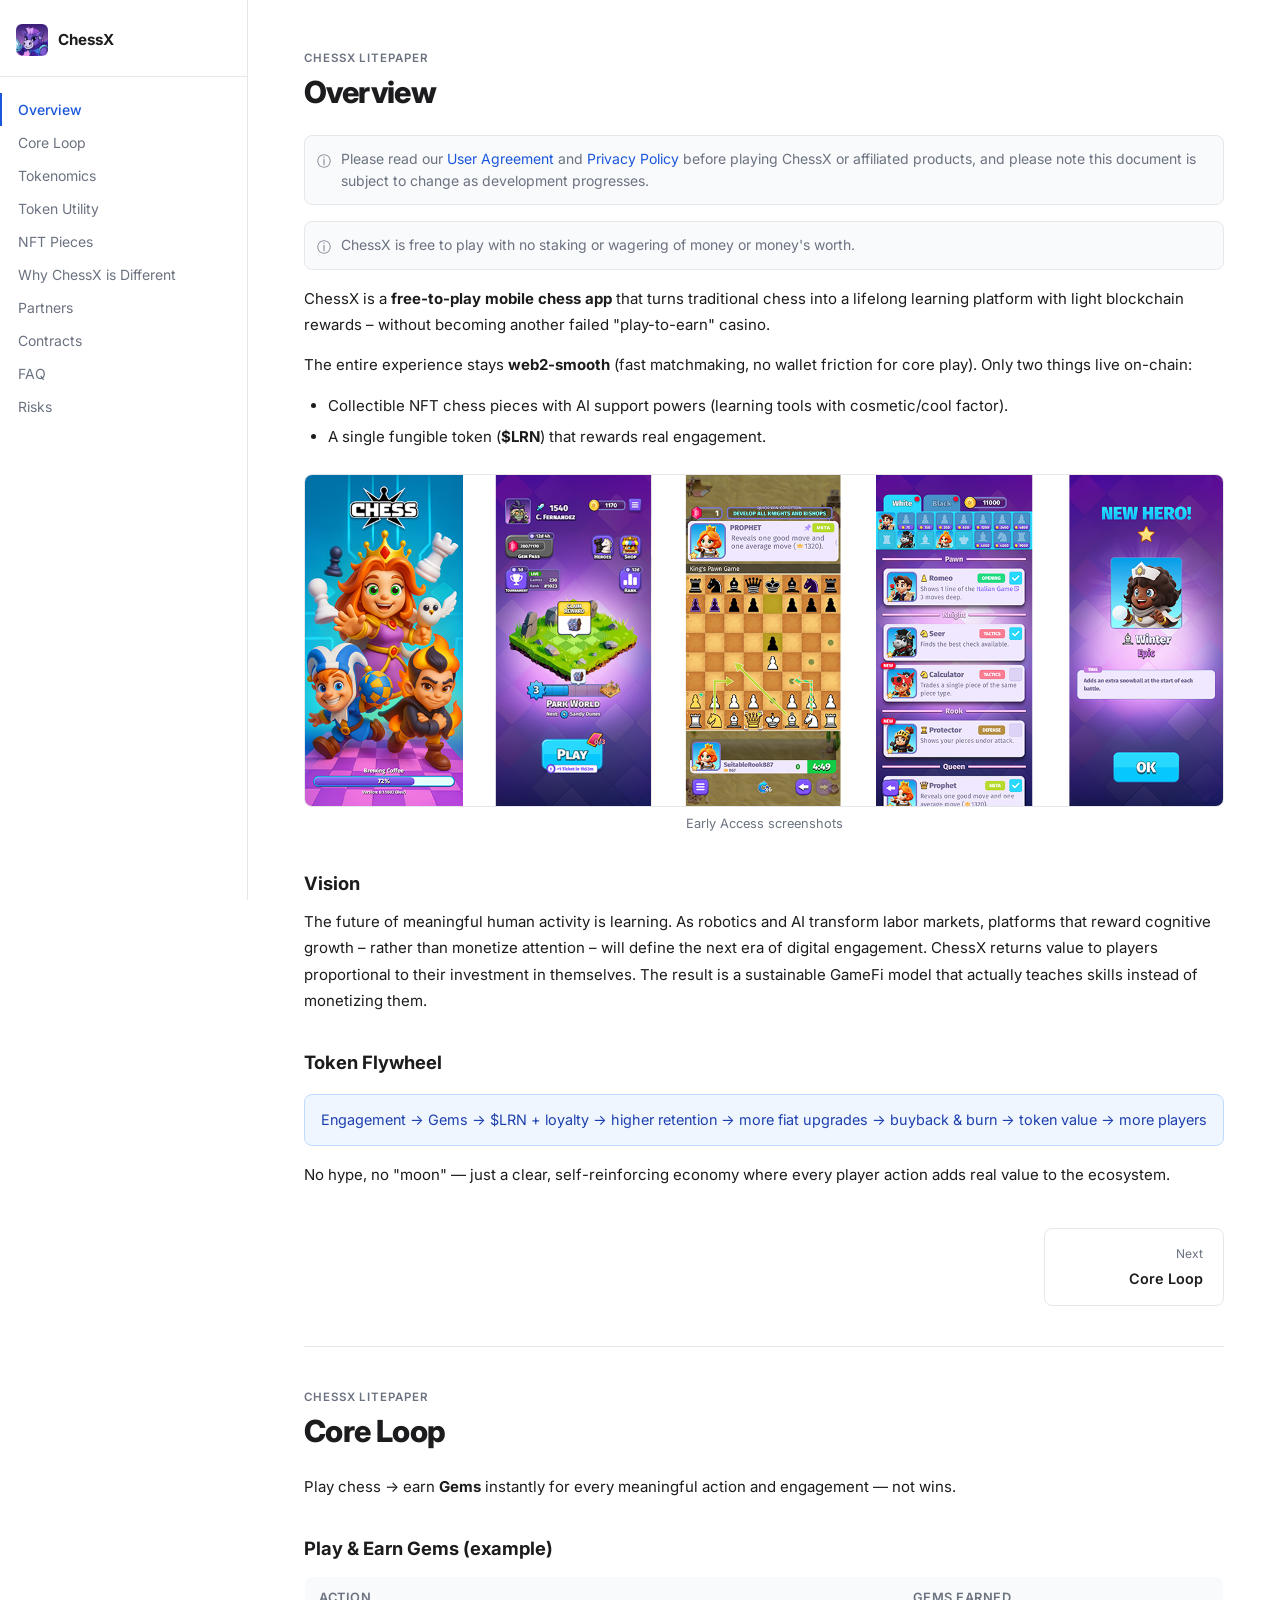
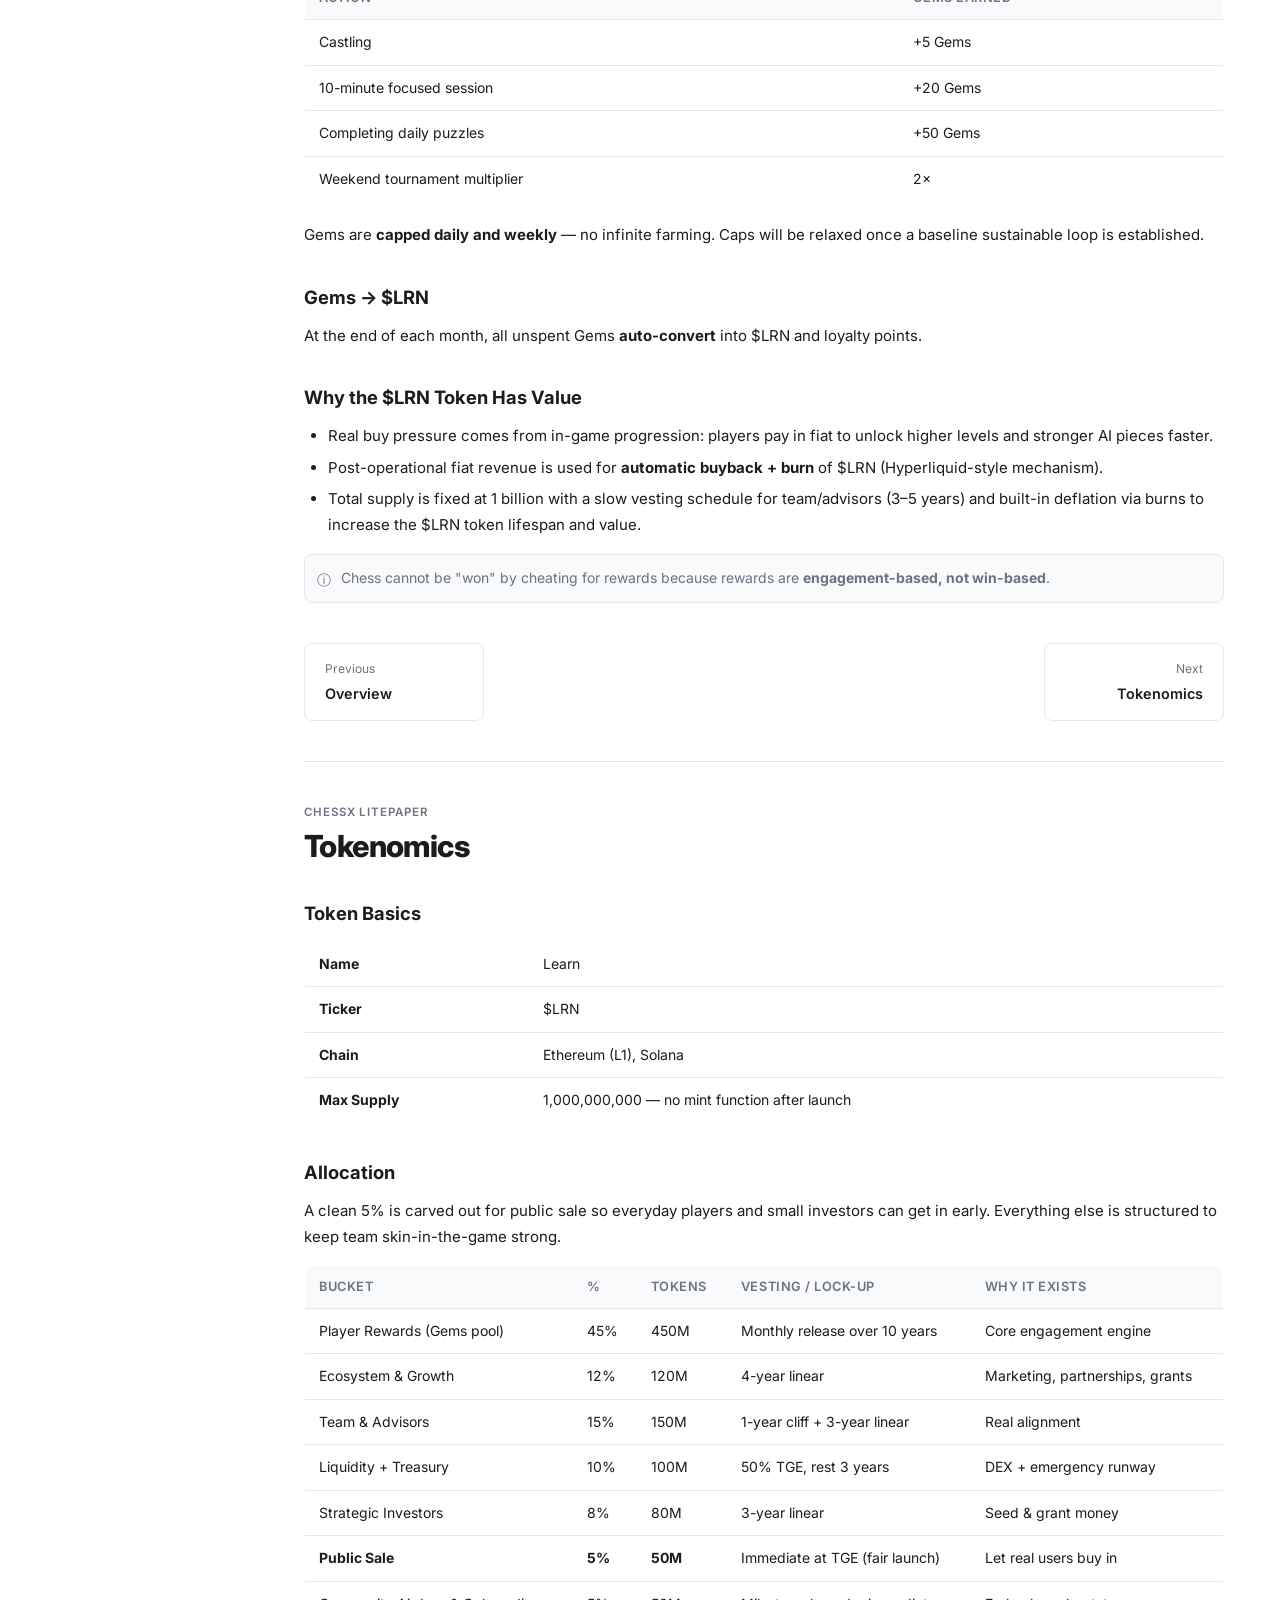
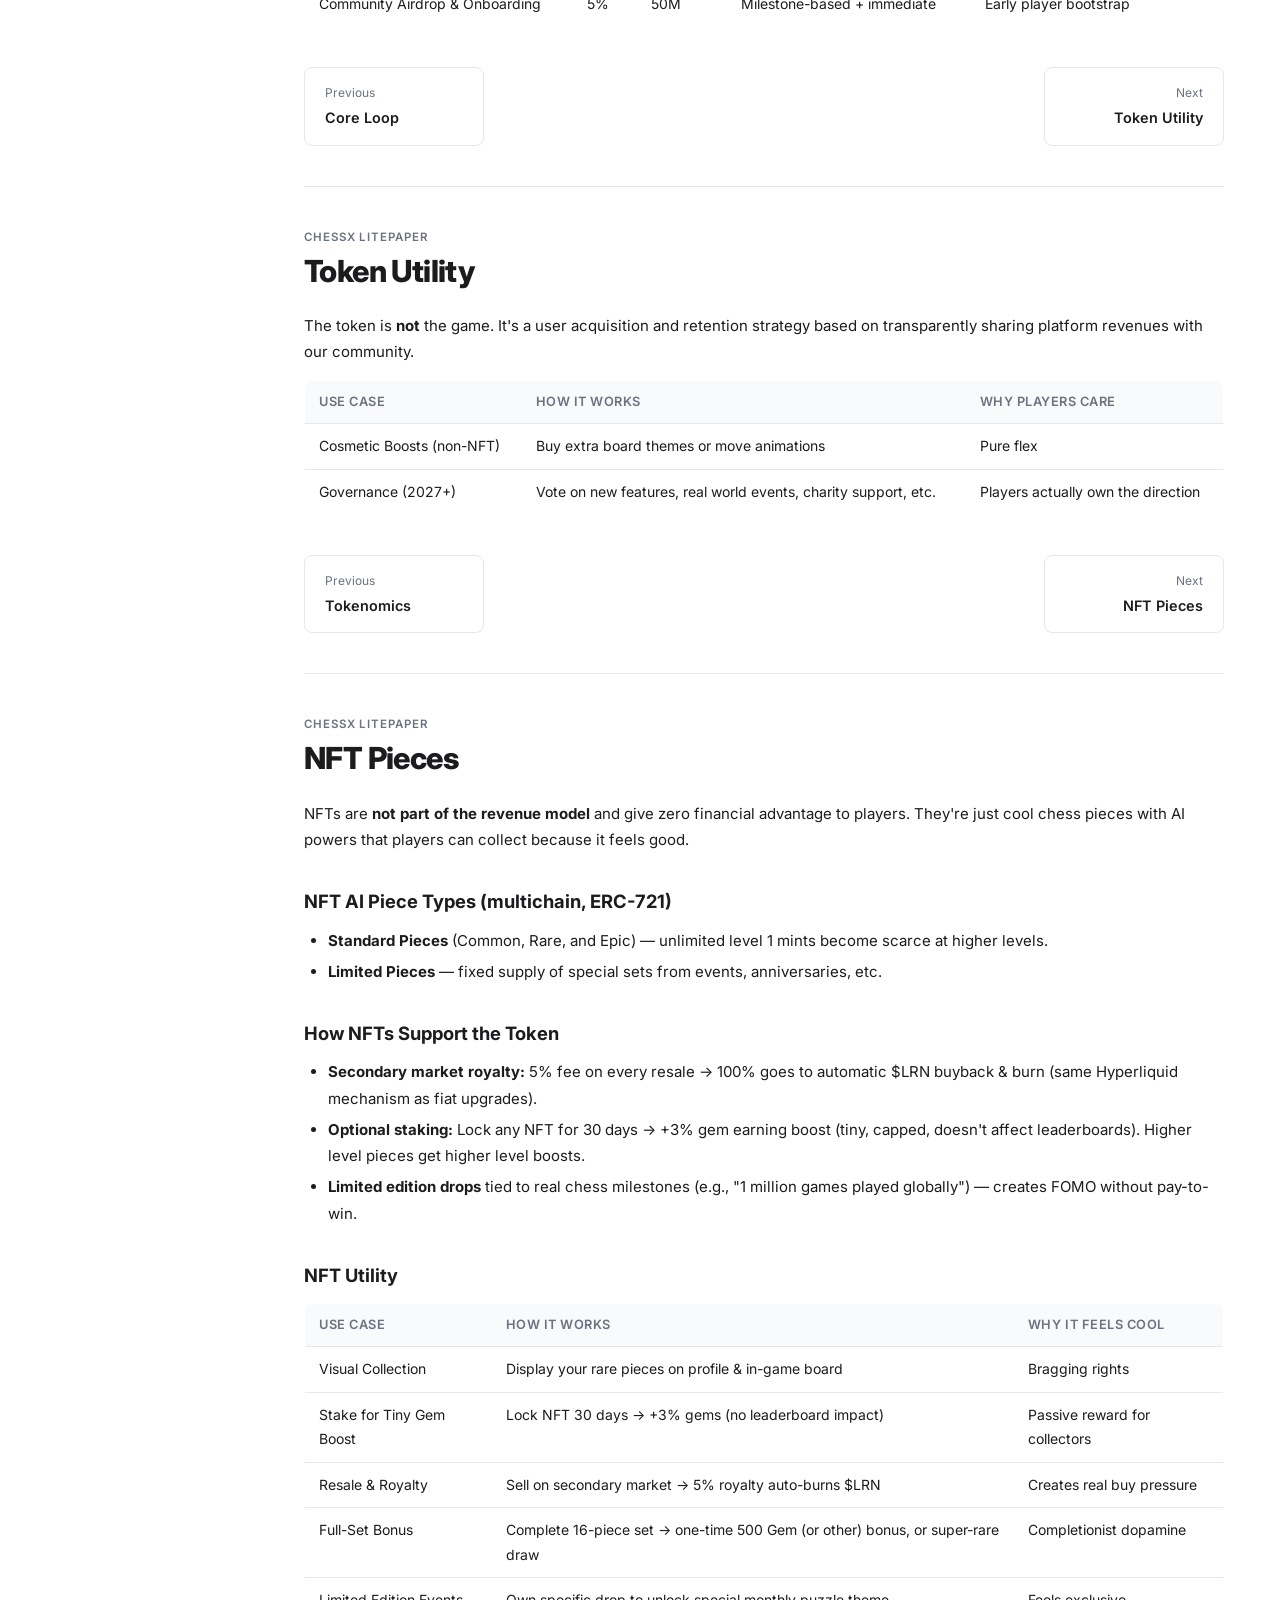
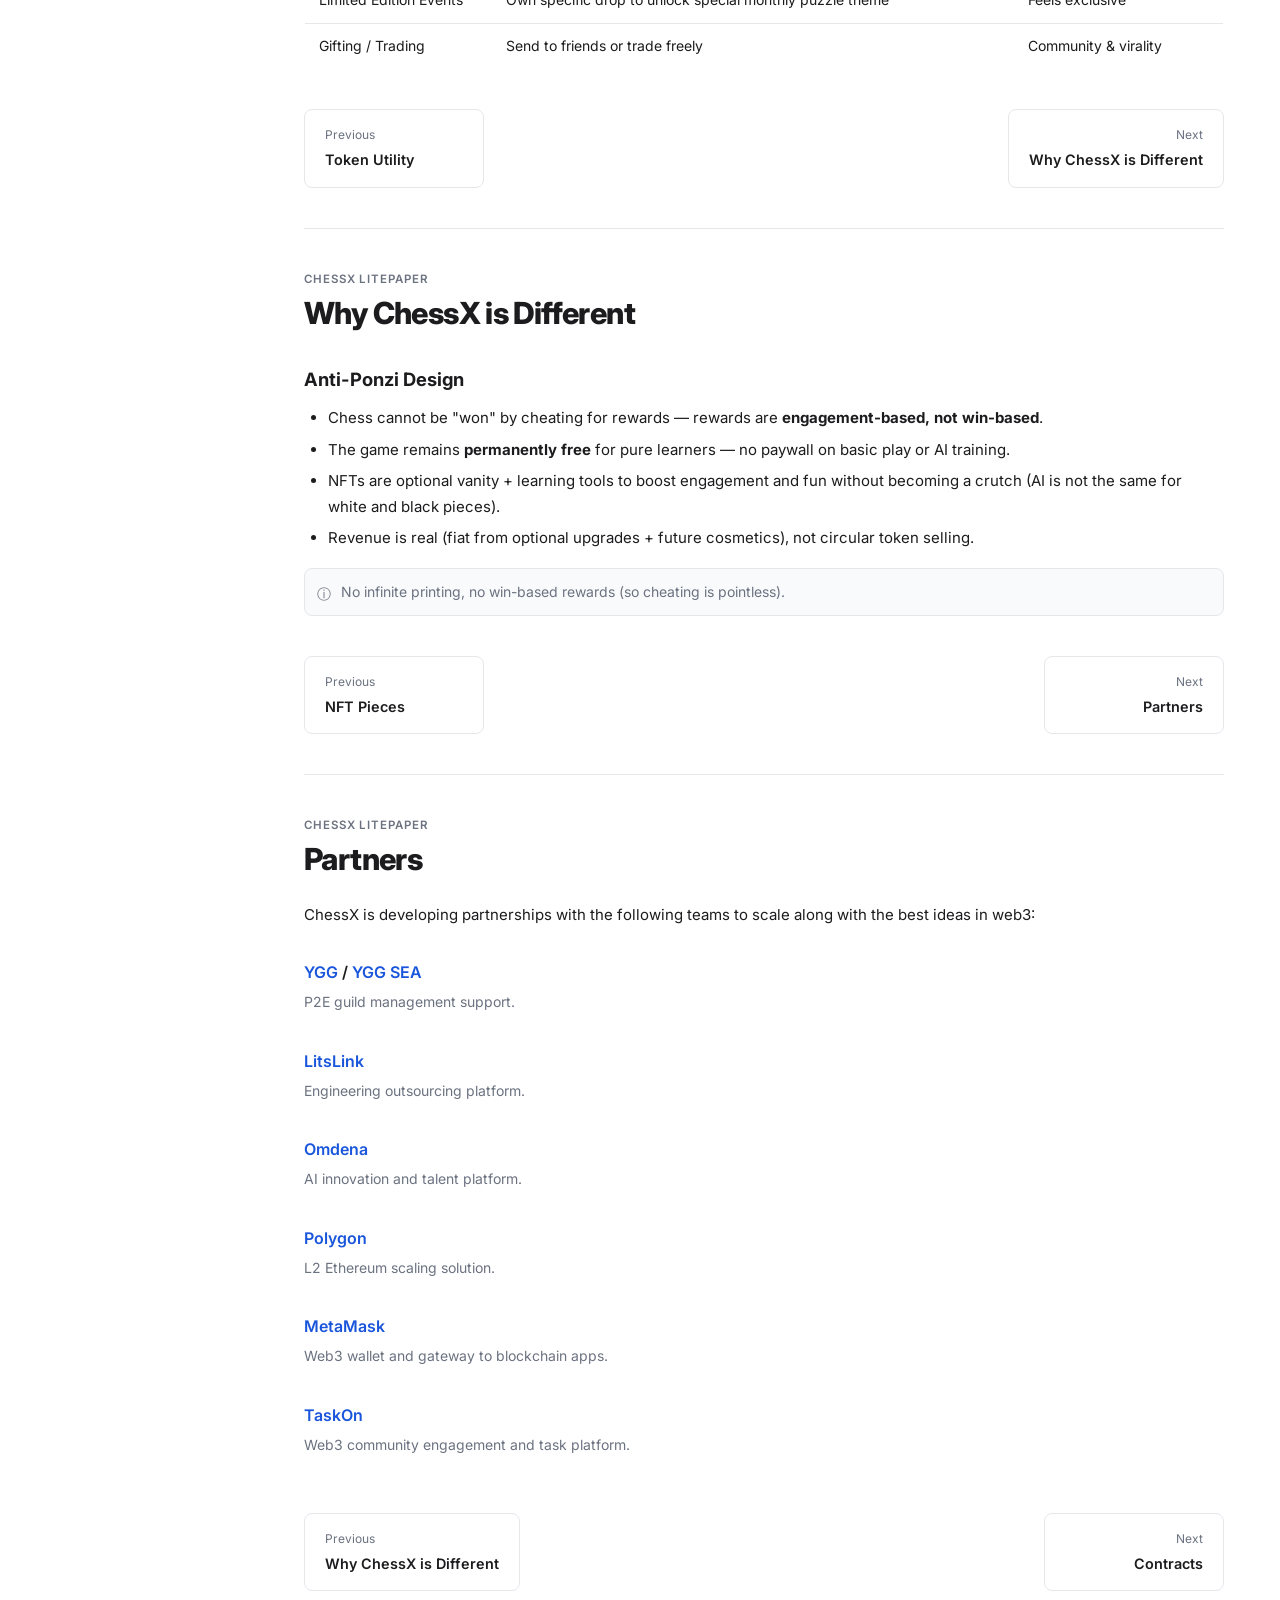
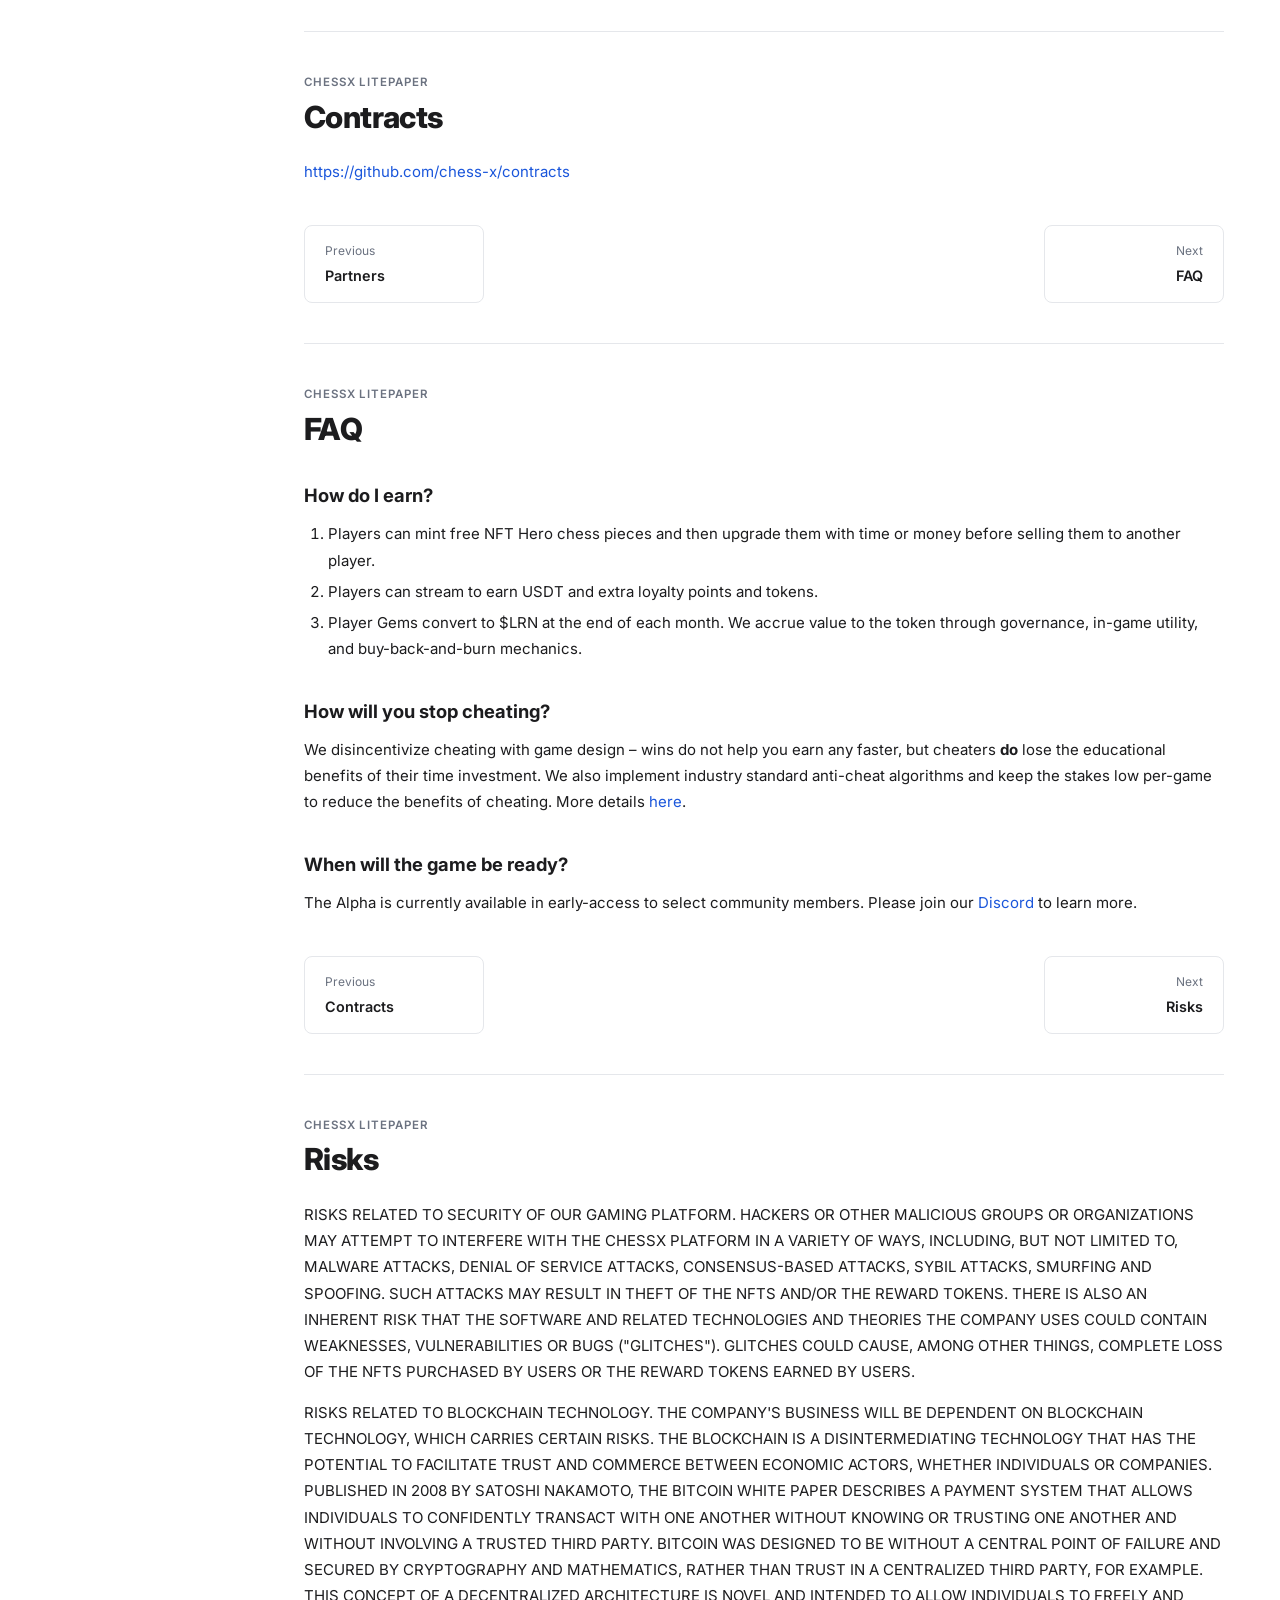
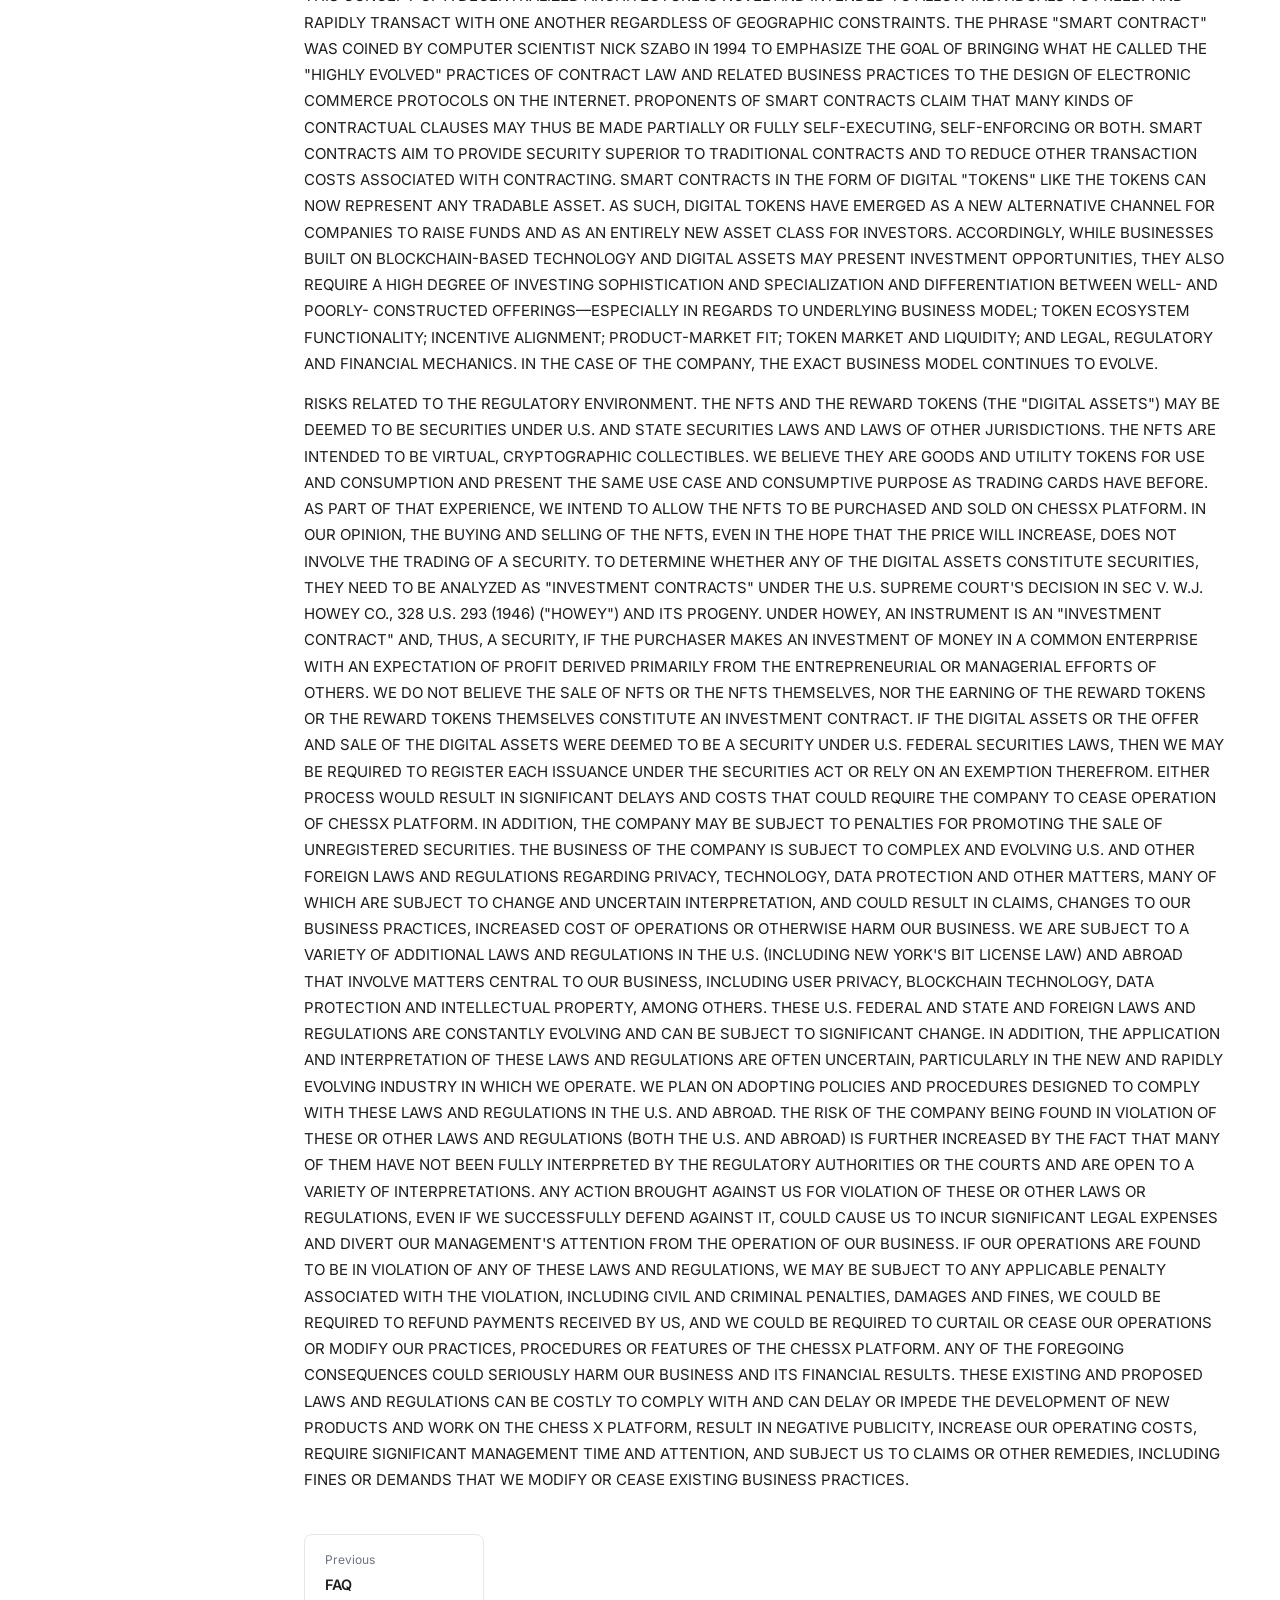
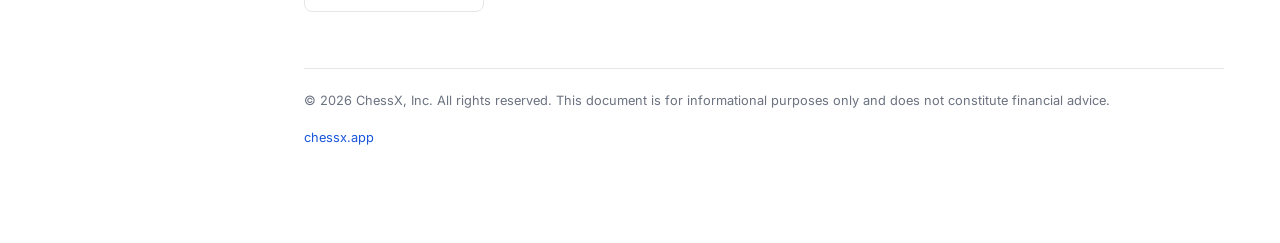
==== index.html @ 7925637f "Add flywheel tagline; rename caption to Early Access; reorder FAQ questions Co-Authored-By: Claude S" ====
<!DOCTYPE html>
<html lang="en">
<head>
  <meta charset="UTF-8" />
  <meta name="viewport" content="width=device-width, initial-scale=1.0" />
  <title>ChessX Litepaper</title>
  <link rel="preconnect" href="https://fonts.googleapis.com">
  <link rel="preconnect" href="https://fonts.gstatic.com" crossorigin>
  <link href="https://fonts.googleapis.com/css2?family=Inter:wght@400;500;600;700;800&display=swap" rel="stylesheet">
  <link rel="icon" type="image/png" href="favicon.png" />
  <link rel="stylesheet" href="styles.css" />
</head>
<body>

  <!-- MOBILE HEADER -->
  <header class="mobile-header">
    <div class="mobile-logo">
      <a href="https://chessx.app" target="_blank">
        <img src="images/logo-game.jpg" alt="ChessX" />
        <span>ChessX</span>
      </a>
    </div>
    <button class="mobile-menu-btn" onclick="toggleMobileMenu()">☰</button>
  </header>
  <nav class="mobile-nav" id="mobile-nav">
    <a href="javascript:void(0)" data-target="overview" onclick="mobileNavClick(this)">Overview</a>
    <a href="javascript:void(0)" data-target="core-loop" onclick="mobileNavClick(this)">Core Loop</a>
    <a href="javascript:void(0)" data-target="tokenomics" onclick="mobileNavClick(this)">Tokenomics</a>
    <a href="javascript:void(0)" data-target="token-utility" onclick="mobileNavClick(this)">Token Utility</a>
    <a href="javascript:void(0)" data-target="nfts" onclick="mobileNavClick(this)">NFT Pieces</a>
    <a href="javascript:void(0)" data-target="differentiation" onclick="mobileNavClick(this)">Why ChessX is Different</a>
    <a href="javascript:void(0)" data-target="partners" onclick="mobileNavClick(this)">Partners</a>
    <a href="javascript:void(0)" data-target="contracts" onclick="mobileNavClick(this)">Contracts</a>
    <a href="javascript:void(0)" data-target="faq" onclick="mobileNavClick(this)">FAQ</a>
    <a href="javascript:void(0)" data-target="risks" onclick="mobileNavClick(this)">Risks</a>
  </nav>

  <!-- LEFT SIDEBAR -->
  <aside class="sidebar">
    <div class="sidebar-logo">
      <a href="https://chessx.app" target="_blank">
        <img src="images/logo-game.jpg" alt="ChessX" class="sidebar-logo-img" />
        <span>ChessX</span>
      </a>
    </div>
    <nav class="sidebar-nav">
      <a href="javascript:void(0)" data-target="overview" class="nav-link active">Overview</a>
      <a href="javascript:void(0)" data-target="core-loop" class="nav-link">Core Loop</a>
      <a href="javascript:void(0)" data-target="tokenomics" class="nav-link">Tokenomics</a>
      <a href="javascript:void(0)" data-target="token-utility" class="nav-link">Token Utility</a>
      <a href="javascript:void(0)" data-target="nfts" class="nav-link">NFT Pieces</a>
      <a href="javascript:void(0)" data-target="differentiation" class="nav-link">Why ChessX is Different</a>
      <a href="javascript:void(0)" data-target="partners" class="nav-link">Partners</a>
      <a href="javascript:void(0)" data-target="contracts" class="nav-link">Contracts</a>
      <a href="javascript:void(0)" data-target="faq" class="nav-link">FAQ</a>
      <a href="javascript:void(0)" data-target="risks" class="nav-link">Risks</a>
    </nav>
  </aside>

  <!-- MAIN CONTENT -->
  <main class="content">

    <!-- OVERVIEW -->
    <section id="overview">
      <p class="section-label">CHESSX LITEPAPER</p>
      <h1>Overview</h1>

      <div class="callout">
        Please read our <a href="https://prod.d22aw5rcayijxz.amplifyapp.com/user-agreement" target="_blank">User Agreement</a> and <a href="https://prod.d22aw5rcayijxz.amplifyapp.com/privacy-policy" target="_blank">Privacy Policy</a> before playing ChessX or affiliated products, and please note this document is subject to change as development progresses.
      </div>

      <div class="callout">
        ChessX is free to play with no staking or wagering of money or money's worth.
      </div>

      <p>ChessX is a <strong>free-to-play mobile chess app</strong> that turns traditional chess into a lifelong learning platform with light blockchain rewards – without becoming another failed "play-to-earn" casino.</p>

      <p>The entire experience stays <strong>web2-smooth</strong> (fast matchmaking, no wallet friction for core play). Only two things live on-chain:</p>

      <ul>
        <li>Collectible NFT chess pieces with AI support powers (learning tools with cosmetic/cool factor).</li>
        <li>A single fungible token (<strong>$LRN</strong>) that rewards real engagement.</li>
      </ul>

      <div class="screenshot-row">
        <img src="images/ea-ios-screen-composite-1536x553.png" alt="ChessX alpha screenshots" />
      </div>
      <p class="caption">Early Access screenshots</p>

      <h2>Vision</h2>
      <p>The future of meaningful human activity is learning. As robotics and AI transform labor markets, platforms that reward cognitive growth – rather than monetize attention – will define the next era of digital engagement. ChessX returns value to players proportional to their investment in themselves. The result is a sustainable GameFi model that actually teaches skills instead of monetizing them.</p>

      <h2>Token Flywheel</h2>

      <div class="flywheel">
        Engagement → Gems → $LRN + loyalty → higher retention → more fiat upgrades → buyback &amp; burn → token value → more players
      </div>

      <p>No hype, no "moon" — just a clear, self-reinforcing economy where every player action adds real value to the ecosystem.</p>

      <div class="page-nav">
        <div></div>
        <a href="javascript:void(0)" data-target="core-loop" class="page-nav-next">
          <span class="page-nav-label">Next</span>
          <span class="page-nav-title">Core Loop</span>
        </a>
      </div>
    </section>

    <hr />

    <!-- CORE LOOP -->
    <section id="core-loop">
      <p class="section-label">CHESSX LITEPAPER</p>
      <h1>Core Loop</h1>

      <p>Play chess → earn <strong>Gems</strong> instantly for every meaningful action and engagement — not wins.</p>

      <h2>Play &amp; Earn Gems (example)</h2>

      <table>
        <thead>
          <tr><th>Action</th><th>Gems Earned</th></tr>
        </thead>
        <tbody>
          <tr><td>Castling</td><td>+5 Gems</td></tr>
          <tr><td>10-minute focused session</td><td>+20 Gems</td></tr>
          <tr><td>Completing daily puzzles</td><td>+50 Gems</td></tr>
          <tr><td>Weekend tournament multiplier</td><td>2×</td></tr>
        </tbody>
      </table>

      <p>Gems are <strong>capped daily and weekly</strong> — no infinite farming. Caps will be relaxed once a baseline sustainable loop is established.</p>

      <h2>Gems → $LRN</h2>
      <p>At the end of each month, all unspent Gems <strong>auto-convert</strong> into $LRN and loyalty points.</p>

      <h2>Why the $LRN Token Has Value</h2>
      <ul>
        <li>Real buy pressure comes from in-game progression: players pay in fiat to unlock higher levels and stronger AI pieces faster.</li>
        <li>Post-operational fiat revenue is used for <strong>automatic buyback + burn</strong> of $LRN (Hyperliquid-style mechanism).</li>
        <li>Total supply is fixed at 1 billion with a slow vesting schedule for team/advisors (3–5 years) and built-in deflation via burns to increase the $LRN token lifespan and value.</li>
      </ul>

      <div class="callout">
        Chess cannot be "won" by cheating for rewards because rewards are <strong>engagement-based, not win-based</strong>.
      </div>

      <div class="page-nav">
        <a href="javascript:void(0)" data-target="overview" class="page-nav-prev">
          <span class="page-nav-label">Previous</span>
          <span class="page-nav-title">Overview</span>
        </a>
        <a href="javascript:void(0)" data-target="tokenomics" class="page-nav-next">
          <span class="page-nav-label">Next</span>
          <span class="page-nav-title">Tokenomics</span>
        </a>
      </div>
    </section>

    <hr />

    <!-- TOKENOMICS -->
    <section id="tokenomics">
      <p class="section-label">CHESSX LITEPAPER</p>
      <h1>Tokenomics</h1>

      <h2>Token Basics</h2>
      <table>
        <tbody>
          <tr><td><strong>Name</strong></td><td>Learn</td></tr>
          <tr><td><strong>Ticker</strong></td><td>$LRN</td></tr>
          <tr><td><strong>Chain</strong></td><td>Ethereum (L1), Solana</td></tr>
          <tr><td><strong>Max Supply</strong></td><td>1,000,000,000 — no mint function after launch</td></tr>
        </tbody>
      </table>

      <h2>Allocation</h2>
      <p>A clean 5% is carved out for public sale so everyday players and small investors can get in early. Everything else is structured to keep team skin-in-the-game strong.</p>

      <table>
        <thead>
          <tr><th>Bucket</th><th>%</th><th>Tokens</th><th>Vesting / Lock-up</th><th>Why it exists</th></tr>
        </thead>
        <tbody>
          <tr><td>Player Rewards (Gems pool)</td><td>45%</td><td>450M</td><td>Monthly release over 10 years</td><td>Core engagement engine</td></tr>
          <tr><td>Ecosystem &amp; Growth</td><td>12%</td><td>120M</td><td>4-year linear</td><td>Marketing, partnerships, grants</td></tr>
          <tr><td>Team &amp; Advisors</td><td>15%</td><td>150M</td><td>1-year cliff + 3-year linear</td><td>Real alignment</td></tr>
          <tr><td>Liquidity + Treasury</td><td>10%</td><td>100M</td><td>50% TGE, rest 3 years</td><td>DEX + emergency runway</td></tr>
          <tr><td>Strategic Investors</td><td>8%</td><td>80M</td><td>3-year linear</td><td>Seed &amp; grant money</td></tr>
          <tr><td><strong>Public Sale</strong></td><td><strong>5%</strong></td><td><strong>50M</strong></td><td>Immediate at TGE (fair launch)</td><td>Let real users buy in</td></tr>
          <tr><td>Community Airdrop &amp; Onboarding</td><td>5%</td><td>50M</td><td>Milestone-based + immediate</td><td>Early player bootstrap</td></tr>
        </tbody>
      </table>

      <div class="page-nav">
        <a href="javascript:void(0)" data-target="core-loop" class="page-nav-prev">
          <span class="page-nav-label">Previous</span>
          <span class="page-nav-title">Core Loop</span>
        </a>
        <a href="javascript:void(0)" data-target="token-utility" class="page-nav-next">
          <span class="page-nav-label">Next</span>
          <span class="page-nav-title">Token Utility</span>
        </a>
      </div>
    </section>

    <hr />

    <!-- TOKEN UTILITY -->
    <section id="token-utility">
      <p class="section-label">CHESSX LITEPAPER</p>
      <h1>Token Utility</h1>

      <p>The token is <strong>not</strong> the game. It's a user acquisition and retention strategy based on transparently sharing platform revenues with our community.</p>

      <table>
        <thead>
          <tr><th>Use Case</th><th>How It Works</th><th>Why Players Care</th></tr>
        </thead>
        <tbody>
          <tr><td>Cosmetic Boosts (non-NFT)</td><td>Buy extra board themes or move animations</td><td>Pure flex</td></tr>
          <tr><td>Governance (2027+)</td><td>Vote on new features, real world events, charity support, etc.</td><td>Players actually own the direction</td></tr>
        </tbody>
      </table>

      <div class="page-nav">
        <a href="javascript:void(0)" data-target="tokenomics" class="page-nav-prev">
          <span class="page-nav-label">Previous</span>
          <span class="page-nav-title">Tokenomics</span>
        </a>
        <a href="javascript:void(0)" data-target="nfts" class="page-nav-next">
          <span class="page-nav-label">Next</span>
          <span class="page-nav-title">NFT Pieces</span>
        </a>
      </div>
    </section>

    <hr />

    <!-- NFTs -->
    <section id="nfts">
      <p class="section-label">CHESSX LITEPAPER</p>
      <h1>NFT Pieces</h1>

      <p>NFTs are <strong>not part of the revenue model</strong> and give zero financial advantage to players. They're just cool chess pieces with AI powers that players can collect because it feels good.</p>

      <h2>NFT AI Piece Types (multichain, ERC-721)</h2>
      <ul>
        <li><strong>Standard Pieces</strong> (Common, Rare, and Epic) — unlimited level 1 mints become scarce at higher levels.</li>
        <li><strong>Limited Pieces</strong> — fixed supply of special sets from events, anniversaries, etc.</li>
      </ul>

      <h2>How NFTs Support the Token</h2>
      <ul>
        <li><strong>Secondary market royalty:</strong> 5% fee on every resale → 100% goes to automatic $LRN buyback &amp; burn (same Hyperliquid mechanism as fiat upgrades).</li>
        <li><strong>Optional staking:</strong> Lock any NFT for 30 days → +3% gem earning boost (tiny, capped, doesn't affect leaderboards). Higher level pieces get higher level boosts.</li>
        <li><strong>Limited edition drops</strong> tied to real chess milestones (e.g., "1 million games played globally") — creates FOMO without pay-to-win.</li>
      </ul>

      <h2>NFT Utility</h2>
      <table>
        <thead>
          <tr><th>Use Case</th><th>How It Works</th><th>Why It Feels Cool</th></tr>
        </thead>
        <tbody>
          <tr><td>Visual Collection</td><td>Display your rare pieces on profile &amp; in-game board</td><td>Bragging rights</td></tr>
          <tr><td>Stake for Tiny Gem Boost</td><td>Lock NFT 30 days → +3% gems (no leaderboard impact)</td><td>Passive reward for collectors</td></tr>
          <tr><td>Resale &amp; Royalty</td><td>Sell on secondary market → 5% royalty auto-burns $LRN</td><td>Creates real buy pressure</td></tr>
          <tr><td>Full-Set Bonus</td><td>Complete 16-piece set → one-time 500 Gem (or other) bonus, or super-rare draw</td><td>Completionist dopamine</td></tr>
          <tr><td>Limited Edition Events</td><td>Own specific drop to unlock special monthly puzzle theme</td><td>Feels exclusive</td></tr>
          <tr><td>Gifting / Trading</td><td>Send to friends or trade freely</td><td>Community &amp; virality</td></tr>
        </tbody>
      </table>

      <div class="page-nav">
        <a href="javascript:void(0)" data-target="token-utility" class="page-nav-prev">
          <span class="page-nav-label">Previous</span>
          <span class="page-nav-title">Token Utility</span>
        </a>
        <a href="javascript:void(0)" data-target="differentiation" class="page-nav-next">
          <span class="page-nav-label">Next</span>
          <span class="page-nav-title">Why ChessX is Different</span>
        </a>
      </div>
    </section>

    <hr />

    <!-- DIFFERENTIATION -->
    <section id="differentiation">
      <p class="section-label">CHESSX LITEPAPER</p>
      <h1>Why ChessX is Different</h1>

      <h2>Anti-Ponzi Design</h2>
      <ul>
        <li>Chess cannot be "won" by cheating for rewards — rewards are <strong>engagement-based, not win-based</strong>.</li>
        <li>The game remains <strong>permanently free</strong> for pure learners — no paywall on basic play or AI training.</li>
        <li>NFTs are optional vanity + learning tools to boost engagement and fun without becoming a crutch (AI is not the same for white and black pieces).</li>
        <li>Revenue is real (fiat from optional upgrades + future cosmetics), not circular token selling.</li>
      </ul>

      <div class="callout">
        No infinite printing, no win-based rewards (so cheating is pointless).
      </div>

      <div class="page-nav">
        <a href="javascript:void(0)" data-target="nfts" class="page-nav-prev">
          <span class="page-nav-label">Previous</span>
          <span class="page-nav-title">NFT Pieces</span>
        </a>
        <a href="javascript:void(0)" data-target="partners" class="page-nav-next">
          <span class="page-nav-label">Next</span>
          <span class="page-nav-title">Partners</span>
        </a>
      </div>
    </section>

    <hr />

    <!-- PARTNERS -->
    <section id="partners">
      <p class="section-label">CHESSX LITEPAPER</p>
      <h1>Partners</h1>

      <p>ChessX is developing partnerships with the following teams to scale along with the best ideas in web3:</p>

      <div class="partner-list">

        <div class="partner">
          <h3><a href="https://ygg.gg" target="_blank">YGG</a> / <a href="https://ygg.gg/sea" target="_blank">YGG SEA</a></h3>
          <p>P2E guild management support.</p>
        </div>

        <div class="partner">
          <h3><a href="https://litslink.com" target="_blank">LitsLink</a></h3>
          <p>Engineering outsourcing platform.</p>
        </div>

        <div class="partner">
          <h3><a href="https://omdena.com" target="_blank">Omdena</a></h3>
          <p>AI innovation and talent platform.</p>
        </div>

        <div class="partner">
          <h3><a href="https://polygon.technology" target="_blank">Polygon</a></h3>
          <p>L2 Ethereum scaling solution.</p>
        </div>

        <div class="partner">
          <h3><a href="https://metamask.io" target="_blank">MetaMask</a></h3>
          <p>Web3 wallet and gateway to blockchain apps.</p>
        </div>

        <div class="partner">
          <h3><a href="https://taskon.xyz" target="_blank">TaskOn</a></h3>
          <p>Web3 community engagement and task platform.</p>
        </div>

      </div>

      <div class="page-nav">
        <a href="javascript:void(0)" data-target="differentiation" class="page-nav-prev">
          <span class="page-nav-label">Previous</span>
          <span class="page-nav-title">Why ChessX is Different</span>
        </a>
        <a href="javascript:void(0)" data-target="contracts" class="page-nav-next">
          <span class="page-nav-label">Next</span>
          <span class="page-nav-title">Contracts</span>
        </a>
      </div>
    </section>

    <hr />

    <!-- CONTRACTS -->
    <section id="contracts">
      <p class="section-label">CHESSX LITEPAPER</p>
      <h1>Contracts</h1>

      <p><a href="https://github.com/chess-x/contracts" target="_blank">https://github.com/chess-x/contracts</a></p>

      <div class="page-nav">
        <a href="javascript:void(0)" data-target="partners" class="page-nav-prev">
          <span class="page-nav-label">Previous</span>
          <span class="page-nav-title">Partners</span>
        </a>
        <a href="javascript:void(0)" data-target="faq" class="page-nav-next">
          <span class="page-nav-label">Next</span>
          <span class="page-nav-title">FAQ</span>
        </a>
      </div>
    </section>

    <hr />

    <!-- FAQ -->
    <section id="faq">
      <p class="section-label">CHESSX LITEPAPER</p>
      <h1>FAQ</h1>

      <h2>How do I earn?</h2>
      <ol>
        <li>Players can mint free NFT Hero chess pieces and then upgrade them with time or money before selling them to another player.</li>
        <li>Players can stream to earn USDT and extra loyalty points and tokens.</li>
        <li>Player Gems convert to $LRN at the end of each month. We accrue value to the token through governance, in-game utility, and buy-back-and-burn mechanics.</li>
      </ol>

      <h2>How will you stop cheating?</h2>
      <p>We disincentivize cheating with game design – wins do not help you earn any faster, but cheaters <strong>do</strong> lose the educational benefits of their time investment. We also implement industry standard anti-cheat algorithms and keep the stakes low per-game to reduce the benefits of cheating. More details <a href="https://ivy-lyre-3ec.notion.site/How-Anti-Cheat-Works-At-ChessX-99b1696f19584bee978480e38902c38e" target="_blank">here</a>.</p>

      <h2>When will the game be ready?</h2>
      <p>The Alpha is currently available in early-access to select community members. Please join our <a href="https://discord.com/invite/HRBBqKU7rj" target="_blank">Discord</a> to learn more.</p>

      <div class="page-nav">
        <a href="javascript:void(0)" data-target="contracts" class="page-nav-prev">
          <span class="page-nav-label">Previous</span>
          <span class="page-nav-title">Contracts</span>
        </a>
        <a href="javascript:void(0)" data-target="risks" class="page-nav-next">
          <span class="page-nav-label">Next</span>
          <span class="page-nav-title">Risks</span>
        </a>
      </div>
    </section>

    <hr />

    <!-- RISKS -->
    <section id="risks">
      <p class="section-label">CHESSX LITEPAPER</p>
      <h1>Risks</h1>

      <p>RISKS RELATED TO SECURITY OF OUR GAMING PLATFORM. HACKERS OR OTHER MALICIOUS GROUPS OR ORGANIZATIONS MAY ATTEMPT TO INTERFERE WITH THE CHESSX PLATFORM IN A VARIETY OF WAYS, INCLUDING, BUT NOT LIMITED TO, MALWARE ATTACKS, DENIAL OF SERVICE ATTACKS, CONSENSUS-BASED ATTACKS, SYBIL ATTACKS, SMURFING AND SPOOFING. SUCH ATTACKS MAY RESULT IN THEFT OF THE NFTS AND/OR THE REWARD TOKENS. THERE IS ALSO AN INHERENT RISK THAT THE SOFTWARE AND RELATED TECHNOLOGIES AND THEORIES THE COMPANY USES COULD CONTAIN WEAKNESSES, VULNERABILITIES OR BUGS ("GLITCHES"). GLITCHES COULD CAUSE, AMONG OTHER THINGS, COMPLETE LOSS OF THE NFTS PURCHASED BY USERS OR THE REWARD TOKENS EARNED BY USERS.</p>

      <p>RISKS RELATED TO BLOCKCHAIN TECHNOLOGY. THE COMPANY'S BUSINESS WILL BE DEPENDENT ON BLOCKCHAIN TECHNOLOGY, WHICH CARRIES CERTAIN RISKS. THE BLOCKCHAIN IS A DISINTERMEDIATING TECHNOLOGY THAT HAS THE POTENTIAL TO FACILITATE TRUST AND COMMERCE BETWEEN ECONOMIC ACTORS, WHETHER INDIVIDUALS OR COMPANIES. PUBLISHED IN 2008 BY SATOSHI NAKAMOTO, THE BITCOIN WHITE PAPER DESCRIBES A PAYMENT SYSTEM THAT ALLOWS INDIVIDUALS TO CONFIDENTLY TRANSACT WITH ONE ANOTHER WITHOUT KNOWING OR TRUSTING ONE ANOTHER AND WITHOUT INVOLVING A TRUSTED THIRD PARTY. BITCOIN WAS DESIGNED TO BE WITHOUT A CENTRAL POINT OF FAILURE AND SECURED BY CRYPTOGRAPHY AND MATHEMATICS, RATHER THAN TRUST IN A CENTRALIZED THIRD PARTY, FOR EXAMPLE. THIS CONCEPT OF A DECENTRALIZED ARCHITECTURE IS NOVEL AND INTENDED TO ALLOW INDIVIDUALS TO FREELY AND RAPIDLY TRANSACT WITH ONE ANOTHER REGARDLESS OF GEOGRAPHIC CONSTRAINTS. THE PHRASE "SMART CONTRACT" WAS COINED BY COMPUTER SCIENTIST NICK SZABO IN 1994 TO EMPHASIZE THE GOAL OF BRINGING WHAT HE CALLED THE "HIGHLY EVOLVED" PRACTICES OF CONTRACT LAW AND RELATED BUSINESS PRACTICES TO THE DESIGN OF ELECTRONIC COMMERCE PROTOCOLS ON THE INTERNET. PROPONENTS OF SMART CONTRACTS CLAIM THAT MANY KINDS OF CONTRACTUAL CLAUSES MAY THUS BE MADE PARTIALLY OR FULLY SELF-EXECUTING, SELF-ENFORCING OR BOTH. SMART CONTRACTS AIM TO PROVIDE SECURITY SUPERIOR TO TRADITIONAL CONTRACTS AND TO REDUCE OTHER TRANSACTION COSTS ASSOCIATED WITH CONTRACTING. SMART CONTRACTS IN THE FORM OF DIGITAL "TOKENS" LIKE THE TOKENS CAN NOW REPRESENT ANY TRADABLE ASSET. AS SUCH, DIGITAL TOKENS HAVE EMERGED AS A NEW ALTERNATIVE CHANNEL FOR COMPANIES TO RAISE FUNDS AND AS AN ENTIRELY NEW ASSET CLASS FOR INVESTORS. ACCORDINGLY, WHILE BUSINESSES BUILT ON BLOCKCHAIN-BASED TECHNOLOGY AND DIGITAL ASSETS MAY PRESENT INVESTMENT OPPORTUNITIES, THEY ALSO REQUIRE A HIGH DEGREE OF INVESTING SOPHISTICATION AND SPECIALIZATION AND DIFFERENTIATION BETWEEN WELL- AND POORLY- CONSTRUCTED OFFERINGS—ESPECIALLY IN REGARDS TO UNDERLYING BUSINESS MODEL; TOKEN ECOSYSTEM FUNCTIONALITY; INCENTIVE ALIGNMENT; PRODUCT-MARKET FIT; TOKEN MARKET AND LIQUIDITY; AND LEGAL, REGULATORY AND FINANCIAL MECHANICS. IN THE CASE OF THE COMPANY, THE EXACT BUSINESS MODEL CONTINUES TO EVOLVE.</p>

      <p>RISKS RELATED TO THE REGULATORY ENVIRONMENT. THE NFTS AND THE REWARD TOKENS (THE "DIGITAL ASSETS") MAY BE DEEMED TO BE SECURITIES UNDER U.S. AND STATE SECURITIES LAWS AND LAWS OF OTHER JURISDICTIONS. THE NFTS ARE INTENDED TO BE VIRTUAL, CRYPTOGRAPHIC COLLECTIBLES. WE BELIEVE THEY ARE GOODS AND UTILITY TOKENS FOR USE AND CONSUMPTION AND PRESENT THE SAME USE CASE AND CONSUMPTIVE PURPOSE AS TRADING CARDS HAVE BEFORE. AS PART OF THAT EXPERIENCE, WE INTEND TO ALLOW THE NFTS TO BE PURCHASED AND SOLD ON CHESSX PLATFORM. IN OUR OPINION, THE BUYING AND SELLING OF THE NFTS, EVEN IN THE HOPE THAT THE PRICE WILL INCREASE, DOES NOT INVOLVE THE TRADING OF A SECURITY. TO DETERMINE WHETHER ANY OF THE DIGITAL ASSETS CONSTITUTE SECURITIES, THEY NEED TO BE ANALYZED AS "INVESTMENT CONTRACTS" UNDER THE U.S. SUPREME COURT'S DECISION IN SEC V. W.J. HOWEY CO., 328 U.S. 293 (1946) ("HOWEY") AND ITS PROGENY. UNDER HOWEY, AN INSTRUMENT IS AN "INVESTMENT CONTRACT" AND, THUS, A SECURITY, IF THE PURCHASER MAKES AN INVESTMENT OF MONEY IN A COMMON ENTERPRISE WITH AN EXPECTATION OF PROFIT DERIVED PRIMARILY FROM THE ENTREPRENEURIAL OR MANAGERIAL EFFORTS OF OTHERS. WE DO NOT BELIEVE THE SALE OF NFTS OR THE NFTS THEMSELVES, NOR THE EARNING OF THE REWARD TOKENS OR THE REWARD TOKENS THEMSELVES CONSTITUTE AN INVESTMENT CONTRACT. IF THE DIGITAL ASSETS OR THE OFFER AND SALE OF THE DIGITAL ASSETS WERE DEEMED TO BE A SECURITY UNDER U.S. FEDERAL SECURITIES LAWS, THEN WE MAY BE REQUIRED TO REGISTER EACH ISSUANCE UNDER THE SECURITIES ACT OR RELY ON AN EXEMPTION THEREFROM. EITHER PROCESS WOULD RESULT IN SIGNIFICANT DELAYS AND COSTS THAT COULD REQUIRE THE COMPANY TO CEASE OPERATION OF CHESSX PLATFORM. IN ADDITION, THE COMPANY MAY BE SUBJECT TO PENALTIES FOR PROMOTING THE SALE OF UNREGISTERED SECURITIES. THE BUSINESS OF THE COMPANY IS SUBJECT TO COMPLEX AND EVOLVING U.S. AND OTHER FOREIGN LAWS AND REGULATIONS REGARDING PRIVACY, TECHNOLOGY, DATA PROTECTION AND OTHER MATTERS, MANY OF WHICH ARE SUBJECT TO CHANGE AND UNCERTAIN INTERPRETATION, AND COULD RESULT IN CLAIMS, CHANGES TO OUR BUSINESS PRACTICES, INCREASED COST OF OPERATIONS OR OTHERWISE HARM OUR BUSINESS. WE ARE SUBJECT TO A VARIETY OF ADDITIONAL LAWS AND REGULATIONS IN THE U.S. (INCLUDING NEW YORK'S BIT LICENSE LAW) AND ABROAD THAT INVOLVE MATTERS CENTRAL TO OUR BUSINESS, INCLUDING USER PRIVACY, BLOCKCHAIN TECHNOLOGY, DATA PROTECTION AND INTELLECTUAL PROPERTY, AMONG OTHERS. THESE U.S. FEDERAL AND STATE AND FOREIGN LAWS AND REGULATIONS ARE CONSTANTLY EVOLVING AND CAN BE SUBJECT TO SIGNIFICANT CHANGE. IN ADDITION, THE APPLICATION AND INTERPRETATION OF THESE LAWS AND REGULATIONS ARE OFTEN UNCERTAIN, PARTICULARLY IN THE NEW AND RAPIDLY EVOLVING INDUSTRY IN WHICH WE OPERATE. WE PLAN ON ADOPTING POLICIES AND PROCEDURES DESIGNED TO COMPLY WITH THESE LAWS AND REGULATIONS IN THE U.S. AND ABROAD. THE RISK OF THE COMPANY BEING FOUND IN VIOLATION OF THESE OR OTHER LAWS AND REGULATIONS (BOTH THE U.S. AND ABROAD) IS FURTHER INCREASED BY THE FACT THAT MANY OF THEM HAVE NOT BEEN FULLY INTERPRETED BY THE REGULATORY AUTHORITIES OR THE COURTS AND ARE OPEN TO A VARIETY OF INTERPRETATIONS. ANY ACTION BROUGHT AGAINST US FOR VIOLATION OF THESE OR OTHER LAWS OR REGULATIONS, EVEN IF WE SUCCESSFULLY DEFEND AGAINST IT, COULD CAUSE US TO INCUR SIGNIFICANT LEGAL EXPENSES AND DIVERT OUR MANAGEMENT'S ATTENTION FROM THE OPERATION OF OUR BUSINESS. IF OUR OPERATIONS ARE FOUND TO BE IN VIOLATION OF ANY OF THESE LAWS AND REGULATIONS, WE MAY BE SUBJECT TO ANY APPLICABLE PENALTY ASSOCIATED WITH THE VIOLATION, INCLUDING CIVIL AND CRIMINAL PENALTIES, DAMAGES AND FINES, WE COULD BE REQUIRED TO REFUND PAYMENTS RECEIVED BY US, AND WE COULD BE REQUIRED TO CURTAIL OR CEASE OUR OPERATIONS OR MODIFY OUR PRACTICES, PROCEDURES OR FEATURES OF THE CHESSX PLATFORM. ANY OF THE FOREGOING CONSEQUENCES COULD SERIOUSLY HARM OUR BUSINESS AND ITS FINANCIAL RESULTS. THESE EXISTING AND PROPOSED LAWS AND REGULATIONS CAN BE COSTLY TO COMPLY WITH AND CAN DELAY OR IMPEDE THE DEVELOPMENT OF NEW PRODUCTS AND WORK ON THE CHESS X PLATFORM, RESULT IN NEGATIVE PUBLICITY, INCREASE OUR OPERATING COSTS, REQUIRE SIGNIFICANT MANAGEMENT TIME AND ATTENTION, AND SUBJECT US TO CLAIMS OR OTHER REMEDIES, INCLUDING FINES OR DEMANDS THAT WE MODIFY OR CEASE EXISTING BUSINESS PRACTICES.</p>

      <div class="page-nav">
        <a href="javascript:void(0)" data-target="faq" class="page-nav-prev">
          <span class="page-nav-label">Previous</span>
          <span class="page-nav-title">FAQ</span>
        </a>
        <div></div>
      </div>
    </section>

    <div class="page-footer">
      <p>© 2026 ChessX, Inc. All rights reserved. This document is for informational purposes only and does not constitute financial advice.</p>
      <p><a href="https://chessx.app" target="_blank">chessx.app</a></p>
    </div>

  </main>

  <script>
    function toggleMobileMenu() {
      document.getElementById('mobile-nav').classList.toggle('open');
    }

    // Collapse mobile nav on scroll
    window.addEventListener('scroll', function() {
      document.getElementById('mobile-nav').classList.remove('open');
    }, { passive: true });
    function mobileNavClick(el) {
      document.getElementById('mobile-nav').classList.remove('open');
      scrollTo(el.dataset.target);
    }

    // Force scroll to top on load (fixes Safari scroll restoration)
    if (history.scrollRestoration) history.scrollRestoration = 'manual';
    window.addEventListener('pageshow', function() {
      setTimeout(function() { window.scrollTo(0, 0); }, 0);
    });

    // Smooth scroll to section without putting hash in URL
    function scrollTo(id) {
      const el = document.getElementById(id);
      if (el) el.scrollIntoView({ behavior: 'smooth', block: 'start' });
    }

    // Wire up sidebar nav links
    document.querySelectorAll('.nav-link[data-target]').forEach(link => {
      link.addEventListener('click', () => scrollTo(link.dataset.target));
    });

    // Wire up prev/next links
    document.querySelectorAll('.page-nav-prev[data-target], .page-nav-next[data-target]').forEach(link => {
      link.addEventListener('click', () => scrollTo(link.dataset.target));
    });

    // Highlight active nav link on scroll
    const sections = document.querySelectorAll('section[id]');
    const links = document.querySelectorAll('.nav-link');
    window.addEventListener('scroll', () => {
      let current = 'overview';
      sections.forEach(s => {
        if (window.scrollY >= s.offsetTop - 120) current = s.id;
      });
      links.forEach(l => {
        l.classList.toggle('active', l.dataset.target === current);
      });
    });
  </script>
</body>
</html>
---- styles.css ----
*, *::before, *::after { box-sizing: border-box; margin: 0; padding: 0; }

:root {
  --sidebar-width: 248px;
  --content-max: 740px;
  --bg: #ffffff;
  --text: #1c1c1e;
  --text-muted: #6b7280;
  --border: #e5e7eb;
  --blue: #1a56db;
  --blue-light: #eff6ff;
  --callout-bg: #f9fafb;
  --sidebar-bg: #ffffff;
}

html { scroll-behavior: smooth; }

body {
  font-family: 'Inter', -apple-system, BlinkMacSystemFont, 'Segoe UI', sans-serif;
  font-size: 15px;
  line-height: 1.75;
  color: var(--text);
  background: var(--bg);
  display: flex;
  min-height: 100vh;
}

a { color: var(--blue); text-decoration: none; }
a:hover { text-decoration: underline; }

/* ── SIDEBAR ─────────────────────────────── */
.sidebar {
  width: var(--sidebar-width);
  min-height: 100vh;
  background: var(--sidebar-bg);
  border-right: 1px solid var(--border);
  padding: 20px 0 40px;
  position: fixed;
  top: 0; left: 0;
  overflow-y: auto;
  flex-shrink: 0;
}

.sidebar-logo {
  display: flex;
  align-items: center;
  gap: 10px;
  padding: 4px 16px 20px;
  font-weight: 700;
  font-size: 0.95rem;
  border-bottom: 1px solid var(--border);
  margin-bottom: 12px;
}

.sidebar-logo a,
.mobile-logo a {
  display: flex;
  align-items: center;
  gap: 10px;
  text-decoration: none;
  color: inherit;
}

.sidebar-logo-img {
  width: 32px;
  height: 32px;
  border-radius: 6px;
  object-fit: cover;
}

.sidebar-nav {
  display: flex;
  flex-direction: column;
  padding: 4px 0;
}

.nav-link {
  padding: 6px 16px;
  font-size: 0.875rem;
  color: var(--text-muted);
  text-decoration: none;
  border-left: 2px solid transparent;
  transition: color 0.15s, border-color 0.15s, background 0.15s;
  line-height: 1.5;
}

.nav-link:hover {
  color: var(--text);
  text-decoration: none;
}

.nav-link.active {
  color: var(--blue);
  border-left-color: var(--blue);
  font-weight: 500;
}

/* ── CONTENT ─────────────────────────────── */
.content {
  margin-left: var(--sidebar-width);
  padding: 48px 56px 80px;
  width: 100%;
  max-width: calc(var(--sidebar-width) + var(--content-max) + 112px);
}

section { margin-bottom: 8px; }

.section-label {
  font-size: 0.72rem;
  font-weight: 600;
  letter-spacing: 0.08em;
  color: var(--text-muted);
  margin-bottom: 6px;
  text-transform: uppercase;
}

h1 {
  font-size: 1.9rem;
  font-weight: 800;
  letter-spacing: -0.02em;
  line-height: 1.2;
  margin-bottom: 24px;
  color: var(--text);
}

h2 {
  font-size: 1.15rem;
  font-weight: 700;
  margin-top: 32px;
  margin-bottom: 10px;
  color: var(--text);
}

p { margin-bottom: 14px; }

ul, ol {
  padding-left: 24px;
  margin-bottom: 14px;
}

li { margin-bottom: 5px; }

hr {
  border: none;
  border-top: 1px solid var(--border);
  margin: 40px 0;
}

/* ── CALLOUT ─────────────────────────────── */
.callout {
  position: relative;
  background: var(--callout-bg);
  border: 1px solid var(--border);
  border-radius: 8px;
  padding: 12px 16px 12px 36px;
  margin: 16px 0;
  font-size: 0.875rem;
  color: var(--text-muted);
  line-height: 1.6;
}

.callout::before {
  content: 'ⓘ';
  position: absolute;
  left: 12px;
  top: 13px;
  font-size: 0.9rem;
  color: #6b7280;
}

/* ── FLYWHEEL ────────────────────────────── */
.flywheel {
  background: var(--blue-light);
  border: 1px solid #bfdbfe;
  border-radius: 8px;
  padding: 12px 16px;
  margin: 16px 0;
  font-size: 0.9rem;
  color: #1e40af;
  font-style: normal;
}

/* ── SCREENSHOTS ─────────────────────────── */
.screenshot-row {
  margin: 24px 0 6px;
}

.screenshot-row img {
  width: 100%;
  border-radius: 8px;
  border: 1px solid var(--border);
  display: block;
}

.caption {
  font-size: 0.8rem;
  color: var(--text-muted);
  text-align: center;
  margin-bottom: 20px;
}

/* ── TABLES ──────────────────────────────── */
table {
  width: 100%;
  border-collapse: collapse;
  margin: 12px 0 20px;
  font-size: 0.875rem;
  border: 1px solid var(--border);
  border-radius: 8px;
  overflow: hidden;
}

th {
  text-align: left;
  padding: 10px 14px;
  background: var(--callout-bg);
  border-bottom: 1px solid var(--border);
  font-weight: 600;
  font-size: 0.8rem;
  color: var(--text-muted);
  text-transform: uppercase;
  letter-spacing: 0.04em;
}

td {
  padding: 10px 14px;
  border-bottom: 1px solid var(--border);
  color: var(--text);
  vertical-align: top;
}

tr:last-child td { border-bottom: none; }
tr:hover td { background: #fafafa; }

/* ── PAGE NAV ────────────────────────────── */
.page-nav {
  display: flex;
  justify-content: space-between;
  gap: 16px;
  margin-top: 40px;
}

.page-nav-prev,
.page-nav-next {
  display: flex;
  flex-direction: column;
  padding: 14px 20px;
  border: 1px solid var(--border);
  border-radius: 8px;
  text-decoration: none;
  min-width: 180px;
  transition: border-color 0.15s, background 0.15s;
}

.page-nav-prev { align-items: flex-start; }
.page-nav-next { align-items: flex-end; margin-left: auto; }

.page-nav-prev:hover,
.page-nav-next:hover {
  border-color: #9ca3af;
  background: var(--callout-bg);
  text-decoration: none;
}

.page-nav-label {
  font-size: 0.75rem;
  color: var(--text-muted);
  margin-bottom: 2px;
}

.page-nav-title {
  font-size: 0.9rem;
  font-weight: 600;
  color: var(--text);
}

/* ── FOOTER ──────────────────────────────── */
/* ── PARTNERS ────────────────────────────── */
.partner-list {
  margin: 8px 0 24px;
}

.partner {
  padding: 16px 0;
}

.partner h3 {
  font-size: 1rem;
  font-weight: 600;
  margin: 0 0 4px;
}

.partner h3 a {
  color: var(--blue);
  text-decoration: none;
}

.partner h3 a:hover {
  text-decoration: underline;
}

.partner p {
  margin: 0;
  color: var(--text-muted);
  font-size: 0.875rem;
}

/* ── PAGE FOOTER ─────────────────────────── */
.page-footer {
  margin-top: 56px;
  padding-top: 20px;
  border-top: 1px solid var(--border);
  font-size: 0.8rem;
  color: var(--text-muted);
  line-height: 1.8;
}

/* ── MOBILE HEADER ───────────────────────── */
.mobile-header {
  display: none;
  position: fixed;
  top: 0; left: 0; right: 0;
  z-index: 200;
  background: rgba(255,255,255,0.95);
  backdrop-filter: blur(12px);
  -webkit-backdrop-filter: blur(12px);
  border-bottom: 1px solid var(--border);
  padding: 0 20px;
  height: 56px;
  align-items: center;
  justify-content: space-between;
}

.mobile-logo {
  display: flex;
  align-items: center;
  gap: 8px;
  font-weight: 700;
  font-size: 0.95rem;
}

.mobile-logo img {
  width: 28px;
  height: 28px;
  border-radius: 5px;
  object-fit: cover;
}

.mobile-menu-btn {
  background: none;
  border: none;
  font-size: 1.5rem;
  cursor: pointer;
  color: var(--text);
  padding: 4px 8px;
  line-height: 1;
}

.mobile-nav {
  display: none;
  position: fixed;
  top: 56px; left: 0; right: 0;
  background: var(--bg);
  border-bottom: 1px solid var(--border);
  z-index: 199;
  padding: 8px 0 16px;
  box-shadow: 0 8px 24px rgba(0,0,0,0.08);
}

.mobile-nav.open { display: block; }

.mobile-nav a {
  display: block;
  padding: 11px 24px;
  font-size: 0.9rem;
  font-weight: 500;
  color: var(--text-muted);
  text-decoration: none;
}

.mobile-nav a:active { color: var(--blue); }

/* ── RESPONSIVE ──────────────────────────── */
@media (max-width: 768px) {
  html, body { overflow-x: hidden; max-width: 100vw; }

  .sidebar { display: none; }
  .mobile-header { display: flex; }

  section { scroll-margin-top: 56px; }

  .content {
    margin-left: 0;
    padding: 72px 20px 60px;
    min-width: 0;
  }

  h1 { font-size: 1.5rem; }
  h2 { font-size: 1.05rem; margin-top: 24px; }

  p, li { font-size: 0.9rem; }

  /* Tables: contained horizontal scroll */
  table {
    display: block;
    overflow-x: auto;
    -webkit-overflow-scrolling: touch;
    white-space: nowrap;
    max-width: 100%;
  }

  td, th { white-space: nowrap; font-size: 0.875rem; }

  /* Flywheel wraps instead of overflowing */
  .flywheel { font-size: 0.8rem; word-break: break-word; white-space: normal; }

  /* Screenshot fits width */
  .screenshot-row img { max-width: 100%; }

  /* Page nav: side by side, compact */
  .page-nav { flex-direction: row; gap: 10px; }
  .page-nav-prev, .page-nav-next { min-width: unset; width: auto; flex: 1; padding: 10px 14px; }
  .page-nav-next { margin-left: 0; }
  .page-nav-title { font-size: 0.8rem; }

  /* Callout text wraps */
  .callout { font-size: 0.82rem; }
}
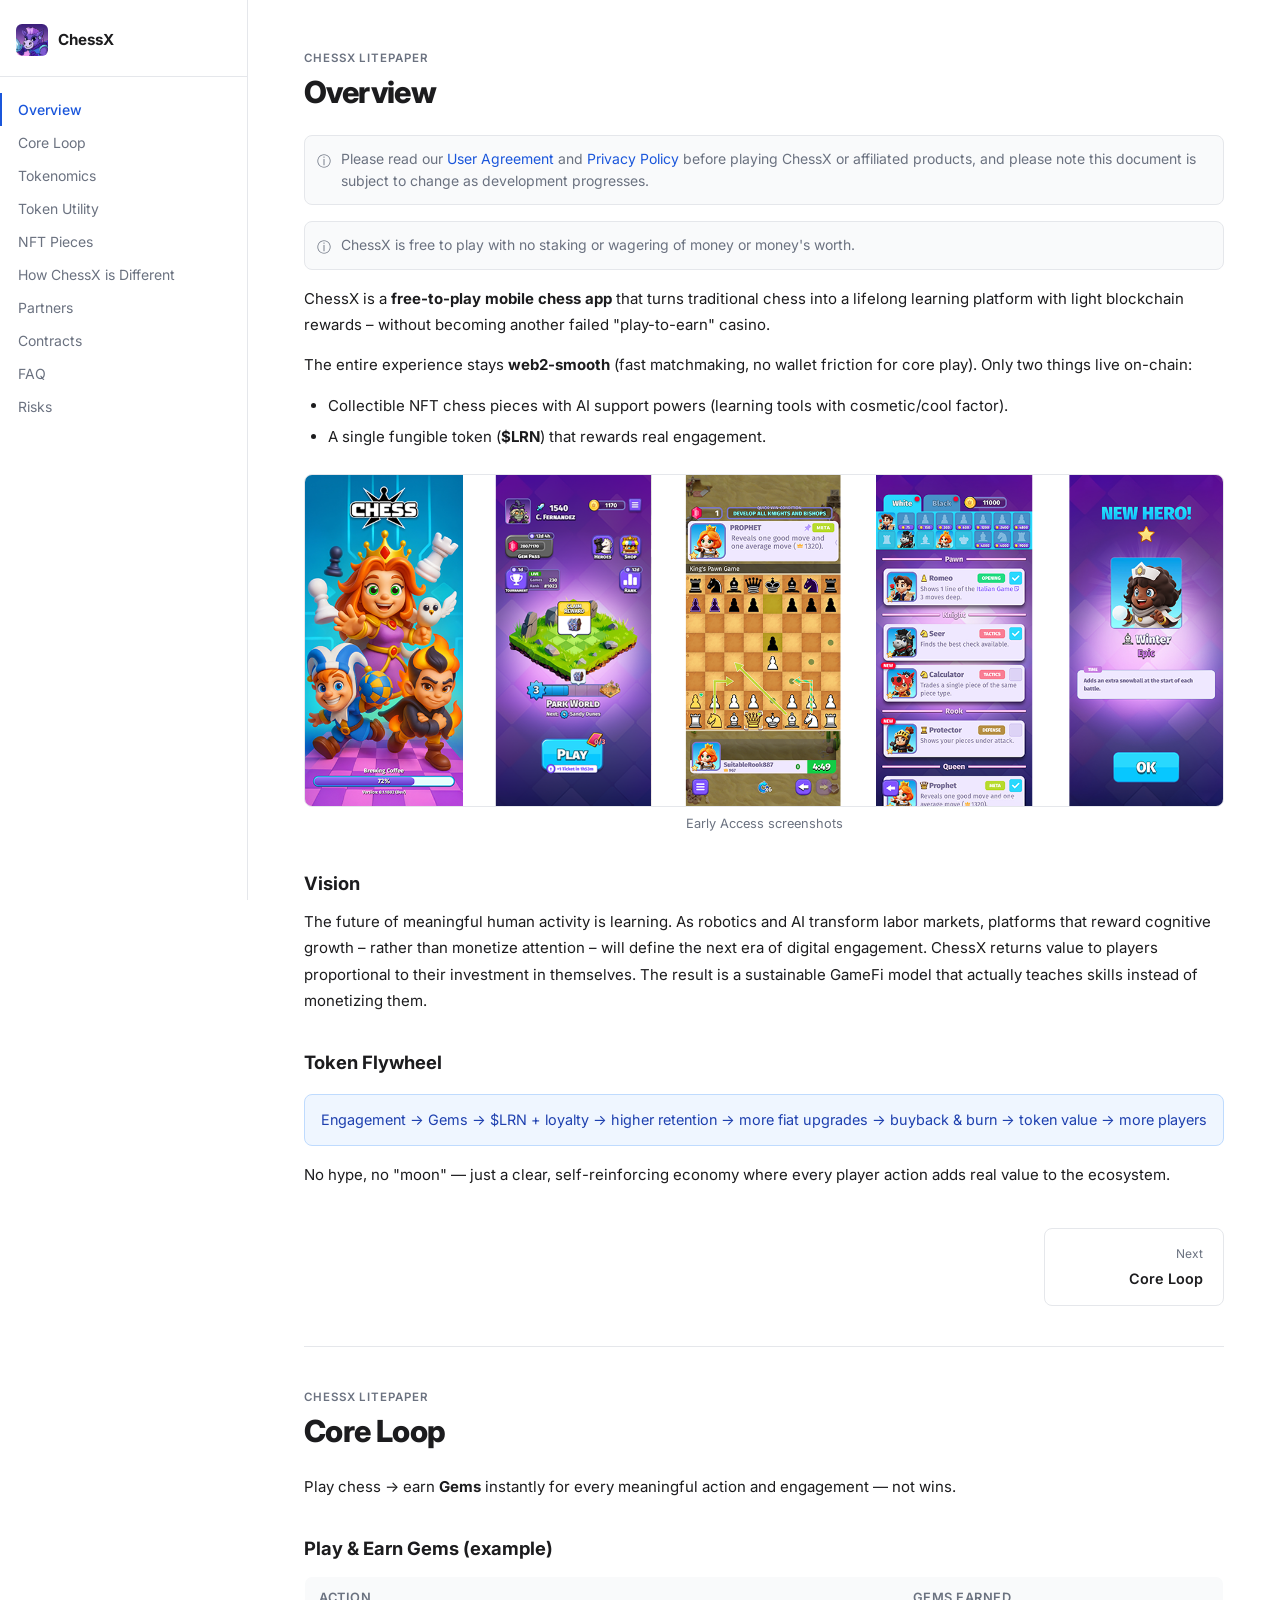
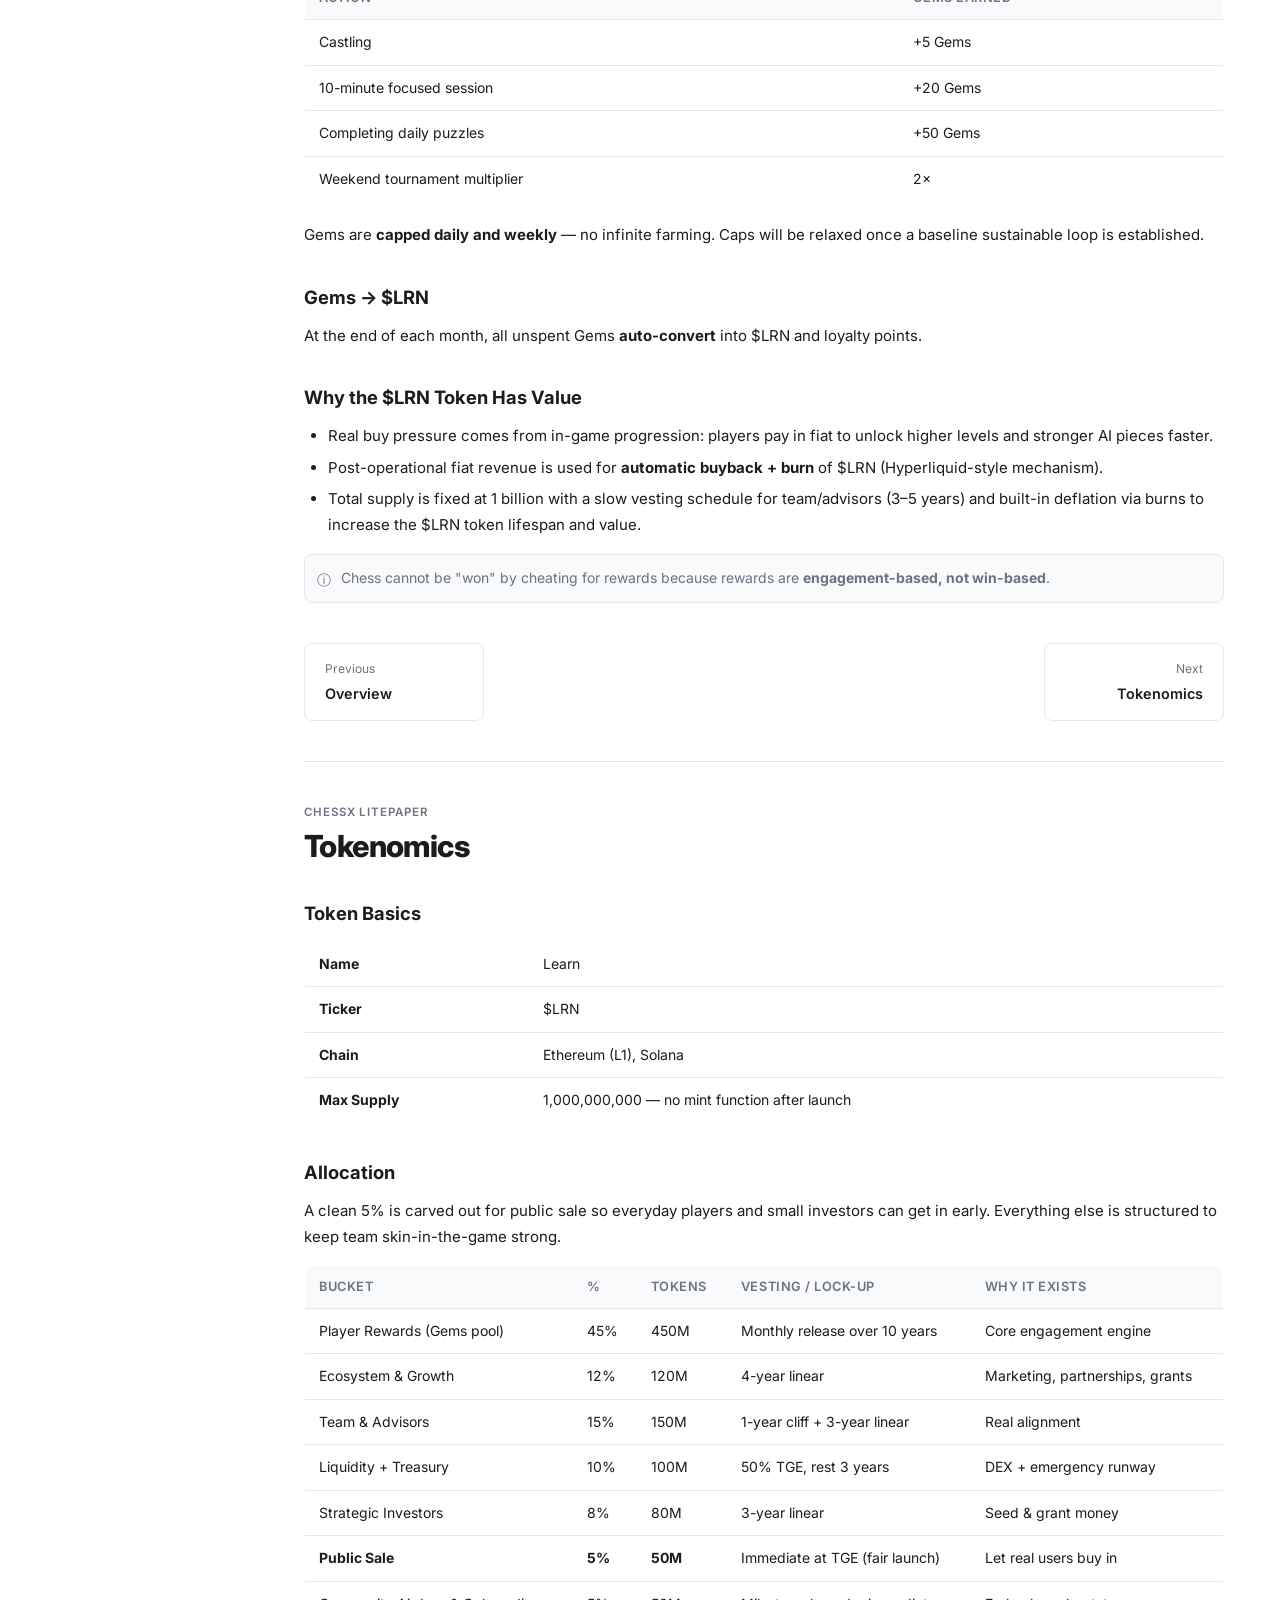
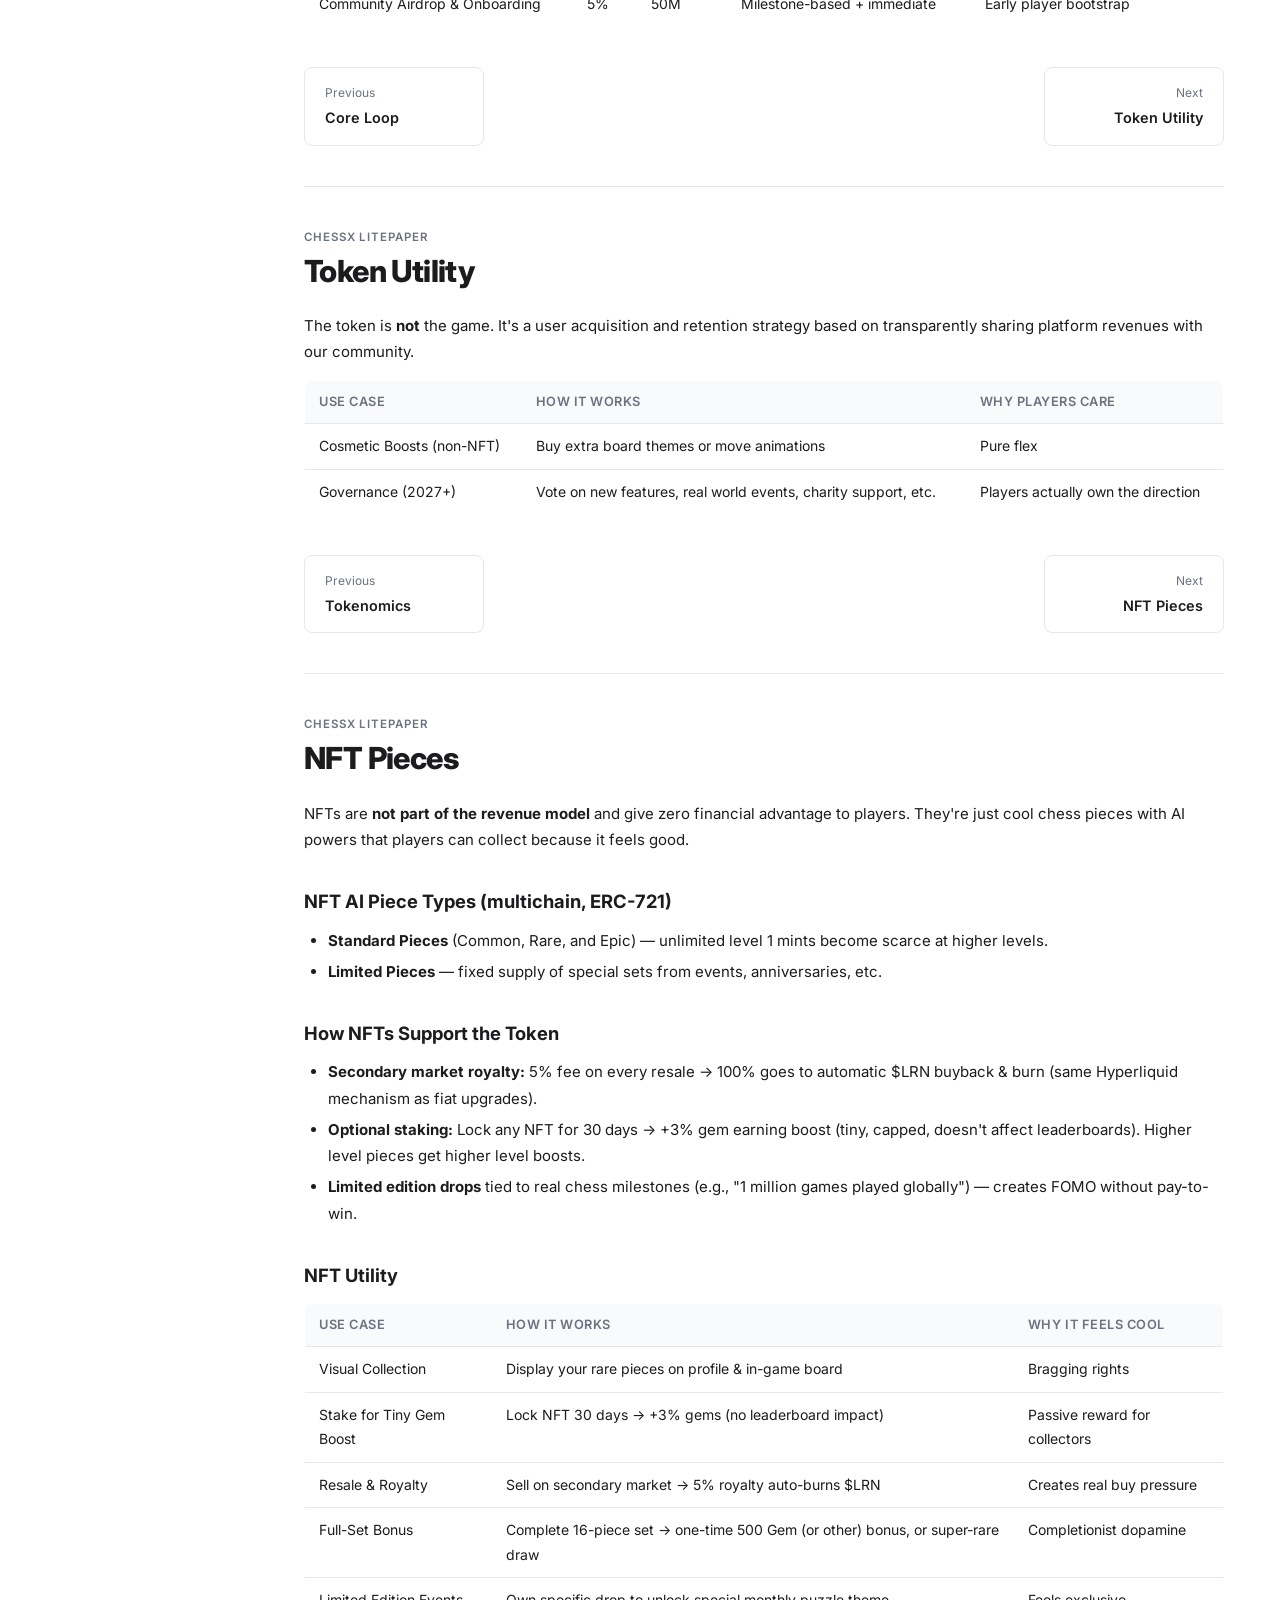
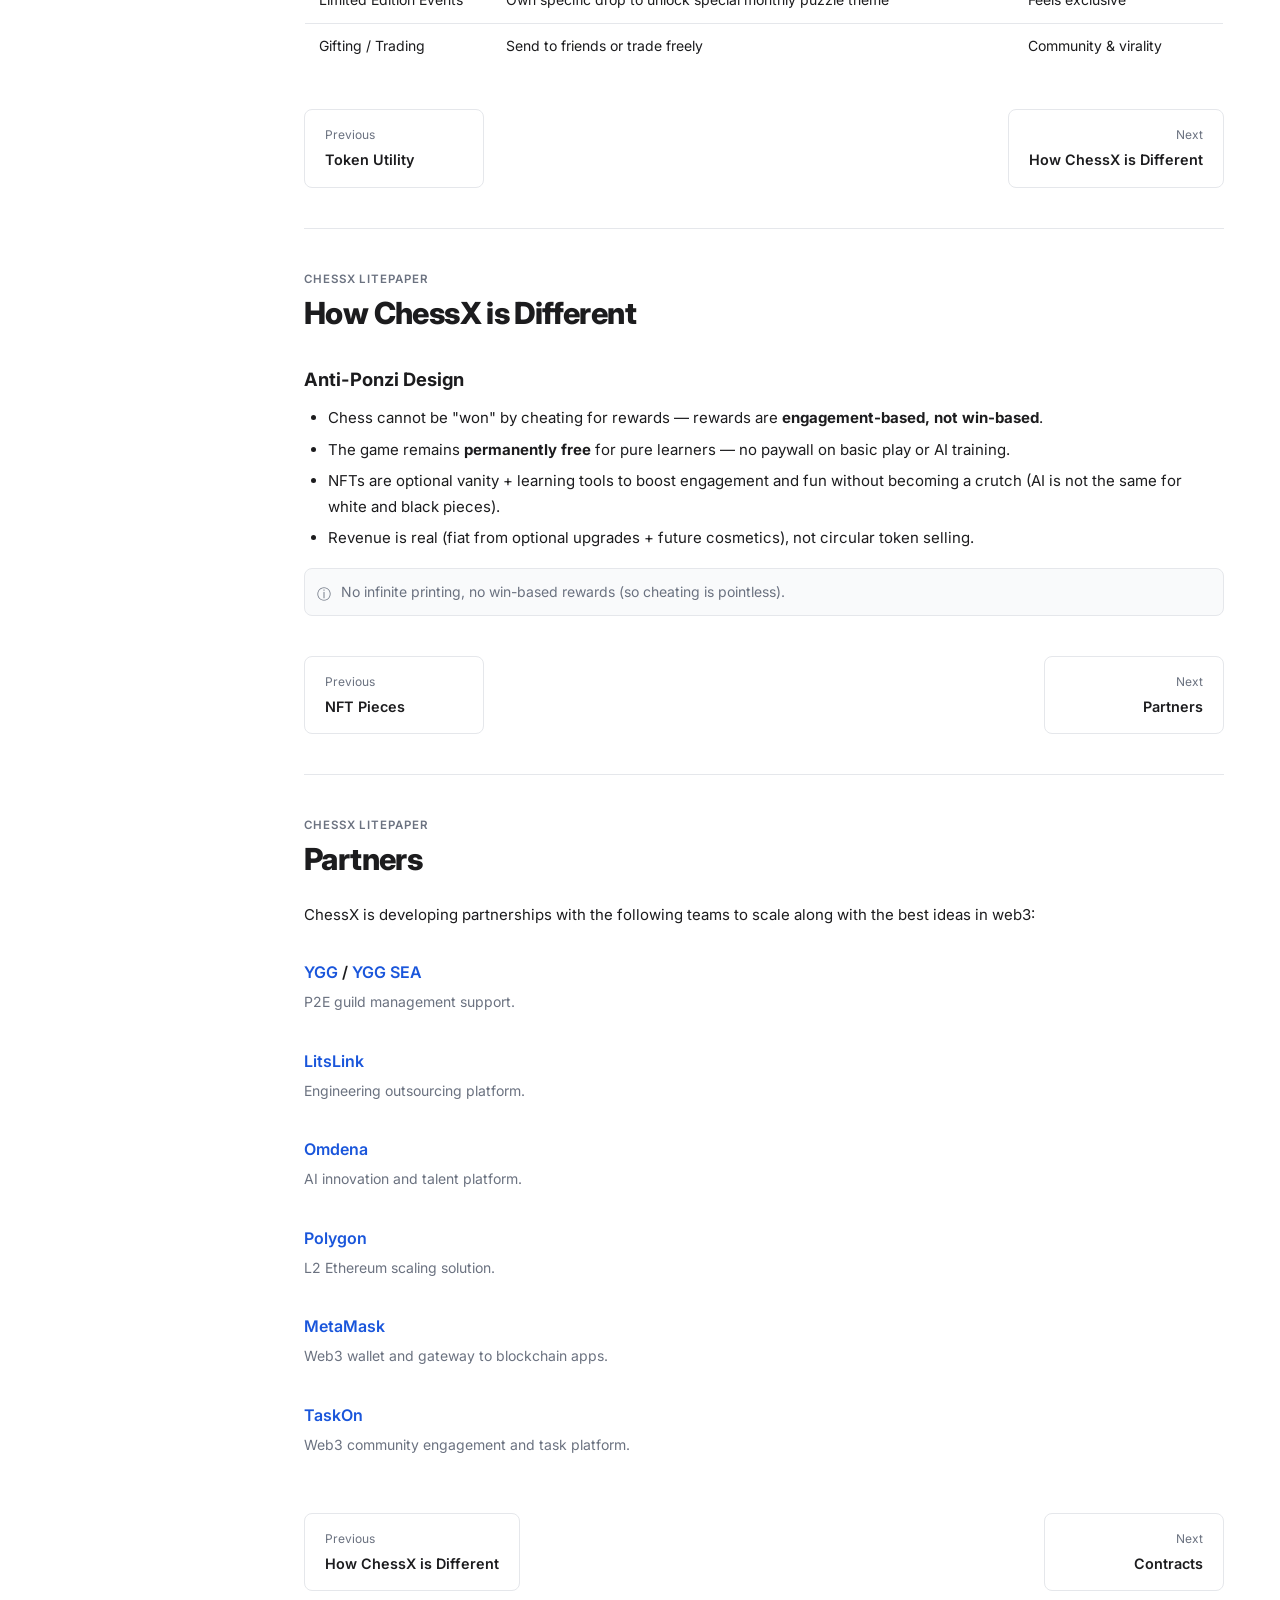
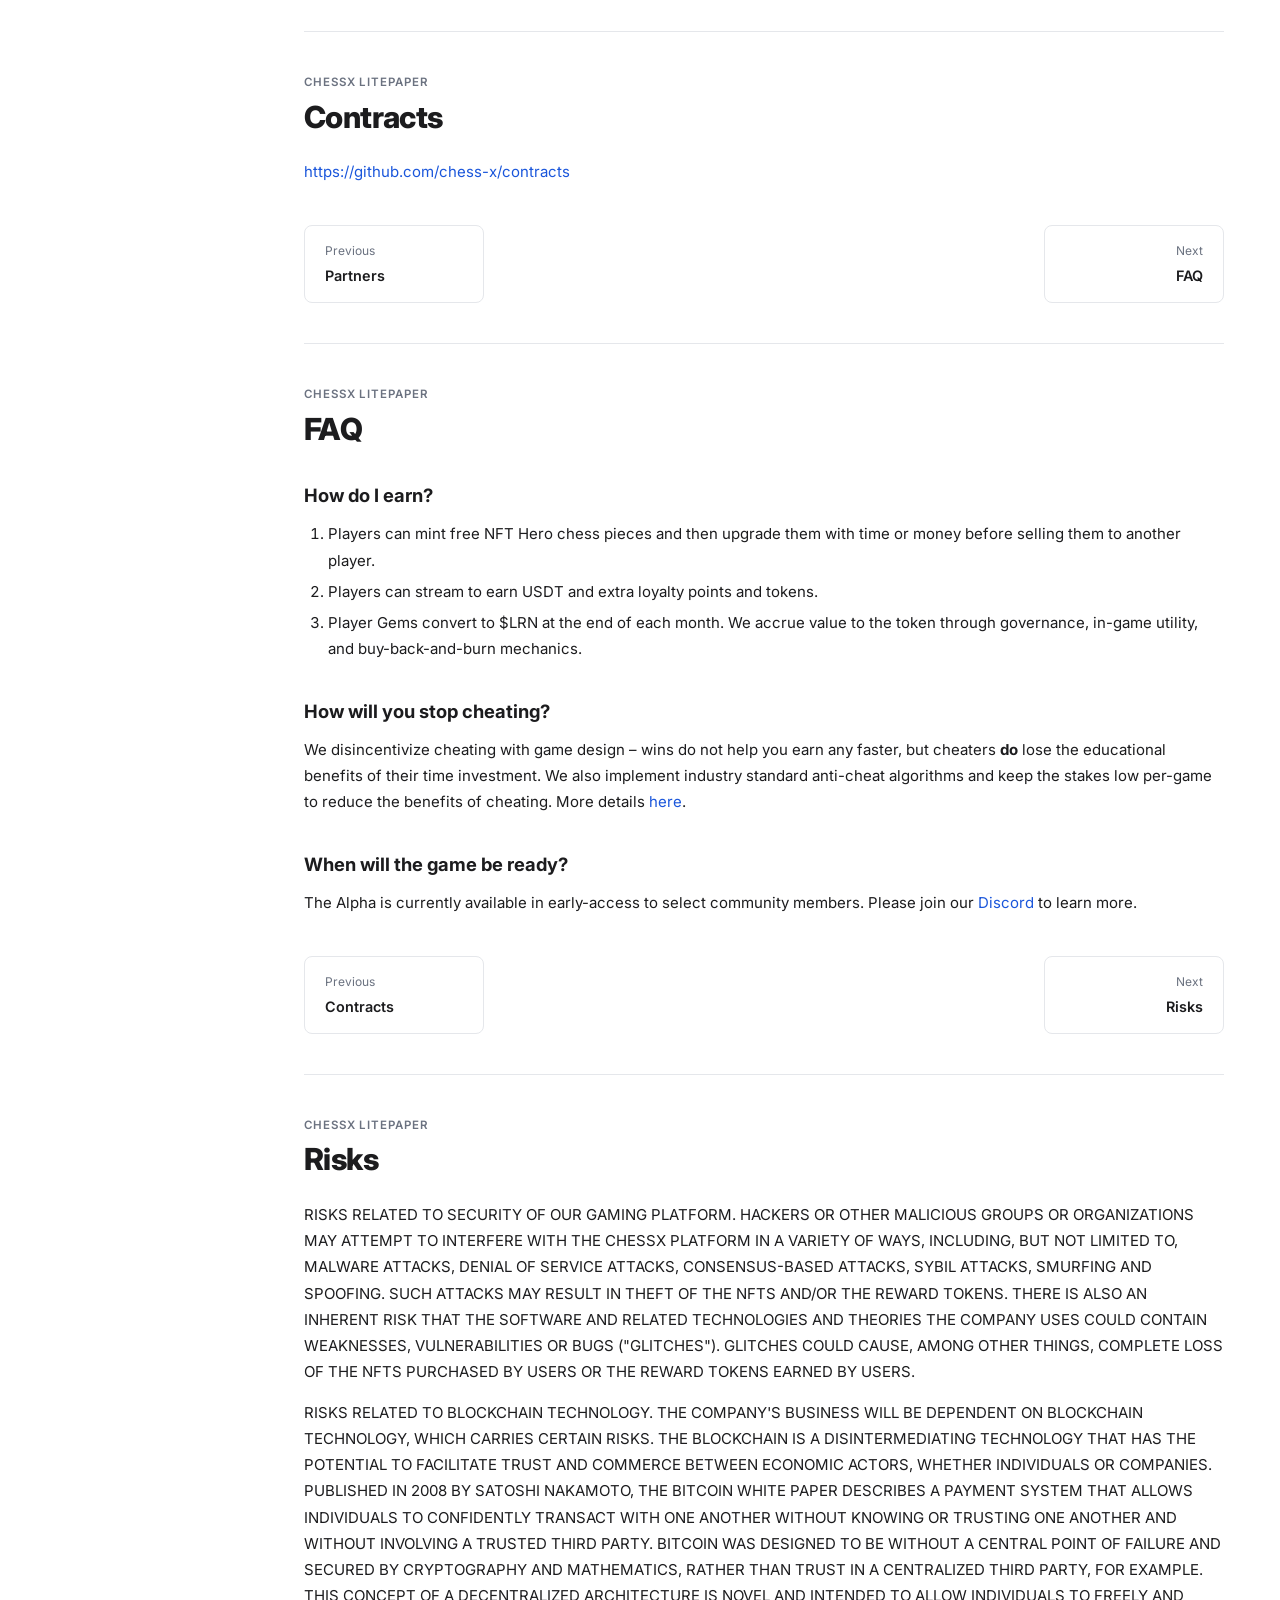
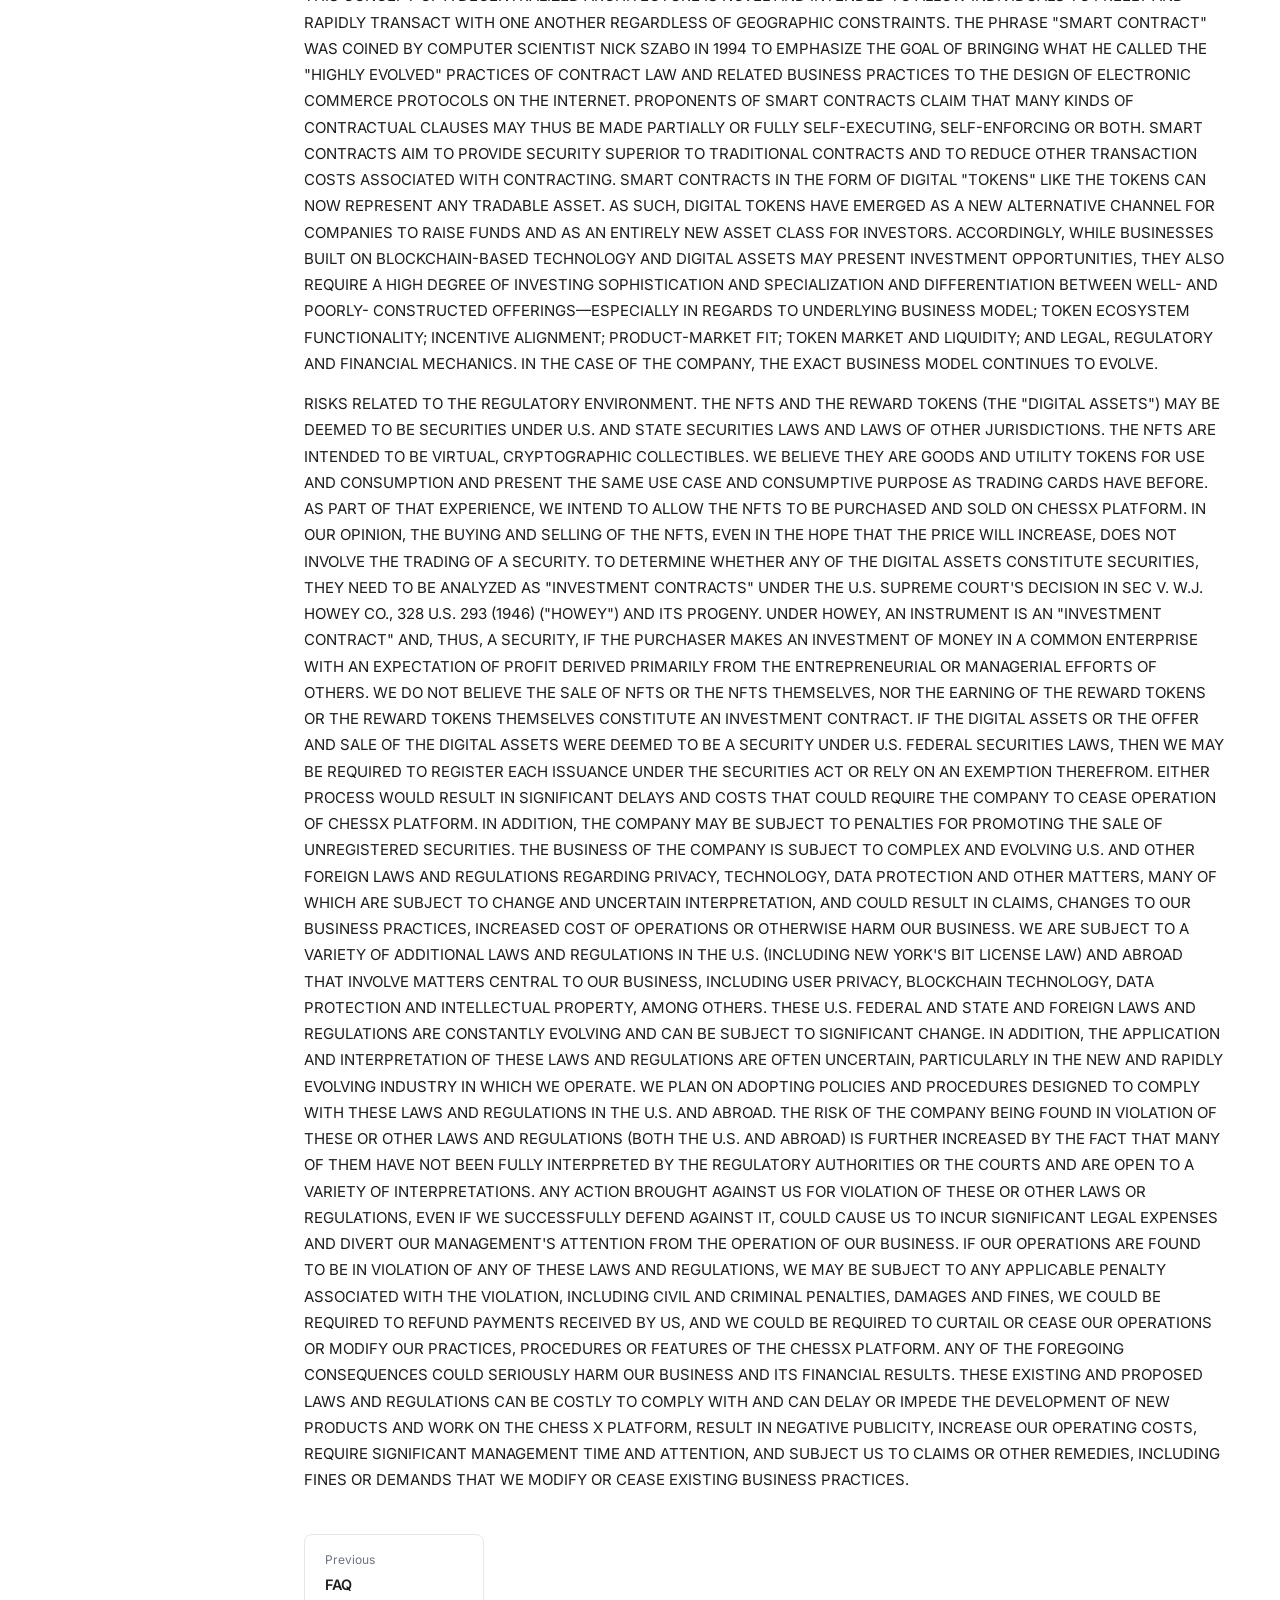
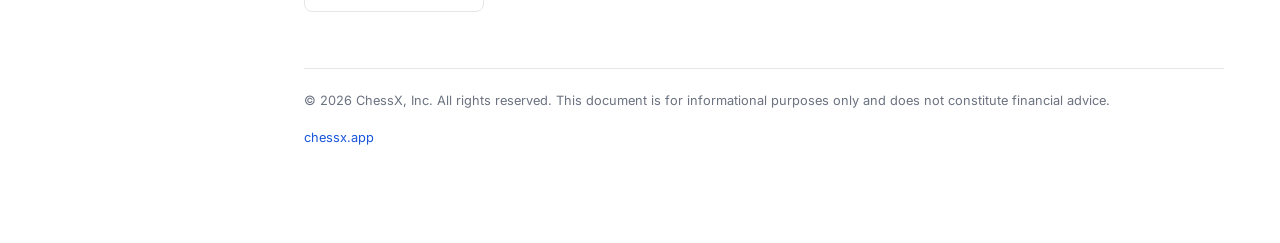
==== commit e232a6da: "Rename 'Why ChessX is Different' to 'How ChessX is Different' throughout Co-Authored-By: Claude Sonn" ====
--- a/index.html
+++ b/index.html
@@ -28,7 +28,7 @@
     <a href="javascript:void(0)" data-target="tokenomics" onclick="mobileNavClick(this)">Tokenomics</a>
     <a href="javascript:void(0)" data-target="token-utility" onclick="mobileNavClick(this)">Token Utility</a>
     <a href="javascript:void(0)" data-target="nfts" onclick="mobileNavClick(this)">NFT Pieces</a>
-    <a href="javascript:void(0)" data-target="differentiation" onclick="mobileNavClick(this)">Why ChessX is Different</a>
+    <a href="javascript:void(0)" data-target="differentiation" onclick="mobileNavClick(this)">How ChessX is Different</a>
     <a href="javascript:void(0)" data-target="partners" onclick="mobileNavClick(this)">Partners</a>
     <a href="javascript:void(0)" data-target="contracts" onclick="mobileNavClick(this)">Contracts</a>
     <a href="javascript:void(0)" data-target="faq" onclick="mobileNavClick(this)">FAQ</a>
@@ -49,7 +49,7 @@
       <a href="javascript:void(0)" data-target="tokenomics" class="nav-link">Tokenomics</a>
       <a href="javascript:void(0)" data-target="token-utility" class="nav-link">Token Utility</a>
       <a href="javascript:void(0)" data-target="nfts" class="nav-link">NFT Pieces</a>
-      <a href="javascript:void(0)" data-target="differentiation" class="nav-link">Why ChessX is Different</a>
+      <a href="javascript:void(0)" data-target="differentiation" class="nav-link">How ChessX is Different</a>
       <a href="javascript:void(0)" data-target="partners" class="nav-link">Partners</a>
       <a href="javascript:void(0)" data-target="contracts" class="nav-link">Contracts</a>
       <a href="javascript:void(0)" data-target="faq" class="nav-link">FAQ</a>
@@ -280,7 +280,7 @@
         </a>
         <a href="javascript:void(0)" data-target="differentiation" class="page-nav-next">
           <span class="page-nav-label">Next</span>
-          <span class="page-nav-title">Why ChessX is Different</span>
+          <span class="page-nav-title">How ChessX is Different</span>
         </a>
       </div>
     </section>
@@ -290,7 +290,7 @@
     <!-- DIFFERENTIATION -->
     <section id="differentiation">
       <p class="section-label">CHESSX LITEPAPER</p>
-      <h1>Why ChessX is Different</h1>
+      <h1>How ChessX is Different</h1>
 
       <h2>Anti-Ponzi Design</h2>
       <ul>
@@ -362,7 +362,7 @@
       <div class="page-nav">
         <a href="javascript:void(0)" data-target="differentiation" class="page-nav-prev">
           <span class="page-nav-label">Previous</span>
-          <span class="page-nav-title">Why ChessX is Different</span>
+          <span class="page-nav-title">How ChessX is Different</span>
         </a>
         <a href="javascript:void(0)" data-target="contracts" class="page-nav-next">
           <span class="page-nav-label">Next</span>
--- a/styles.css
+++ b/styles.css
@@ -190,6 +190,7 @@
   border-radius: 8px;
   border: 1px solid var(--border);
   display: block;
+  background: #ffffff;
 }
 
 .caption {
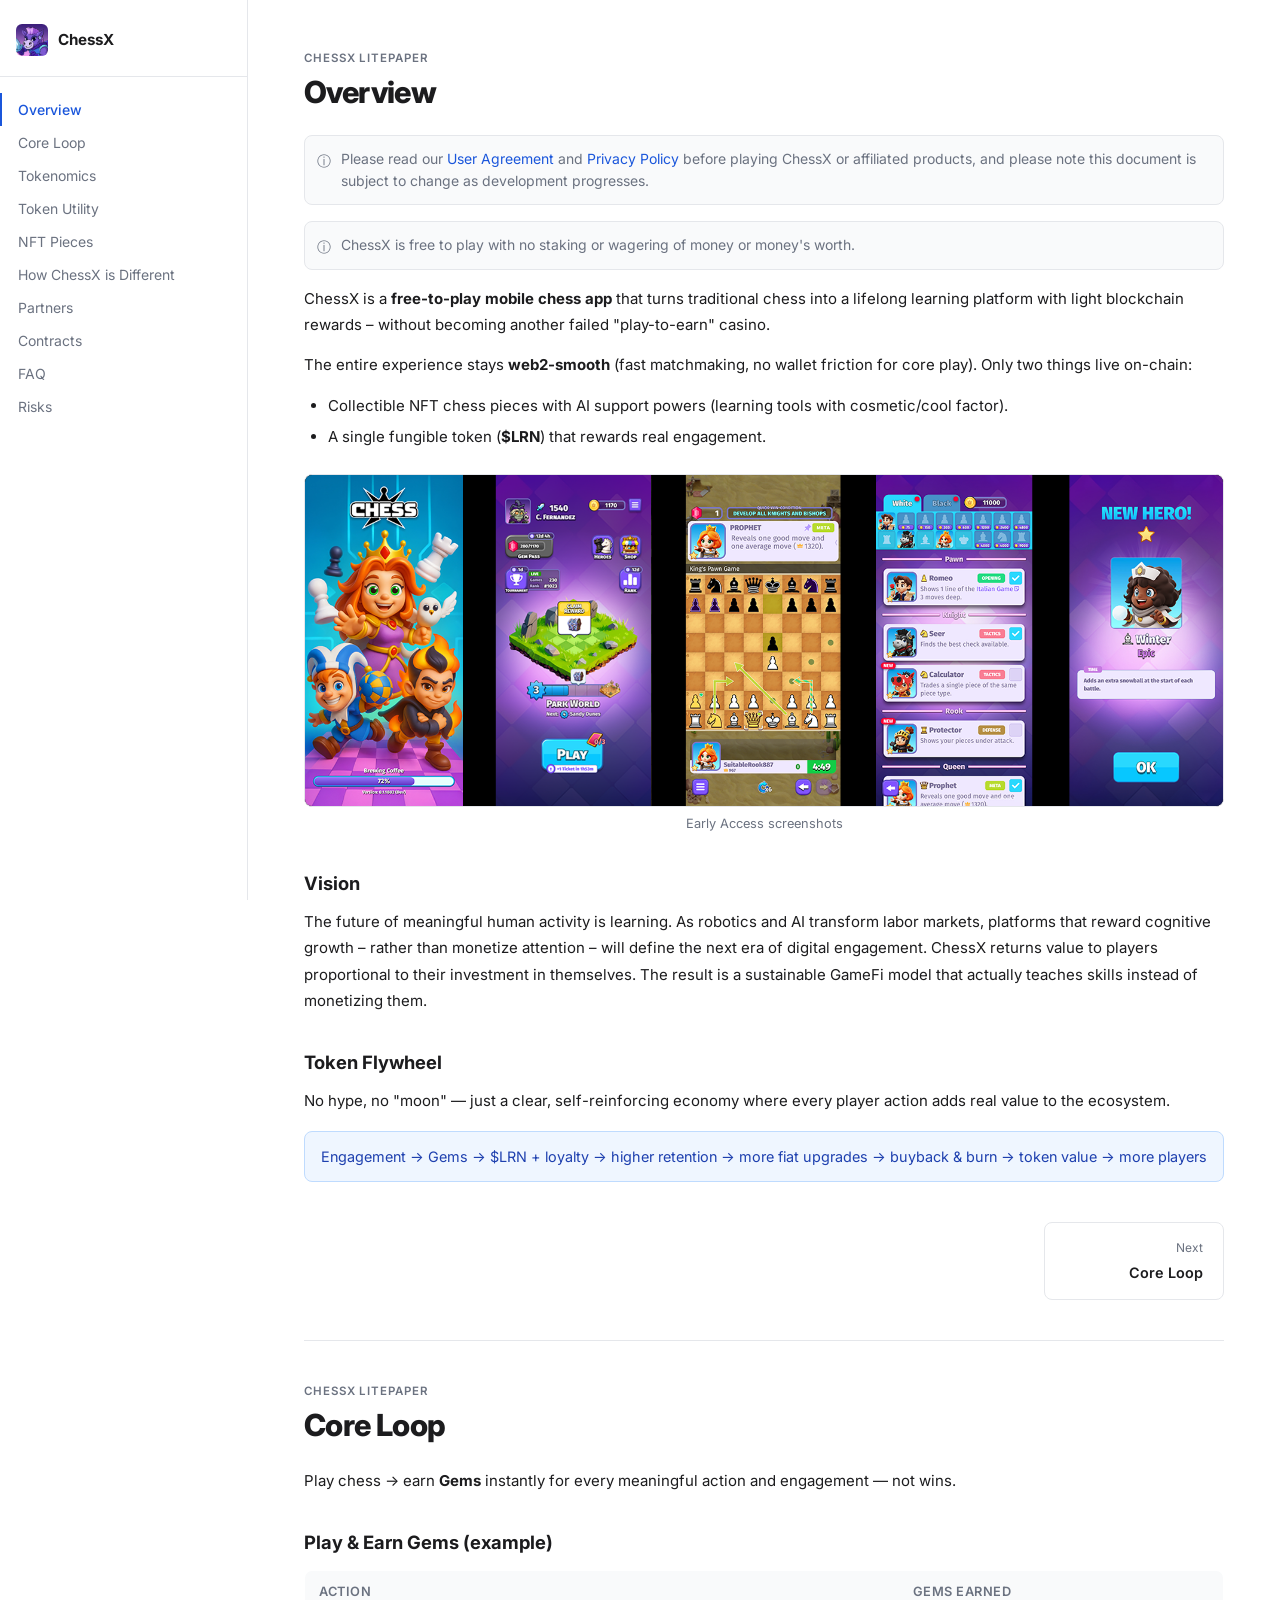
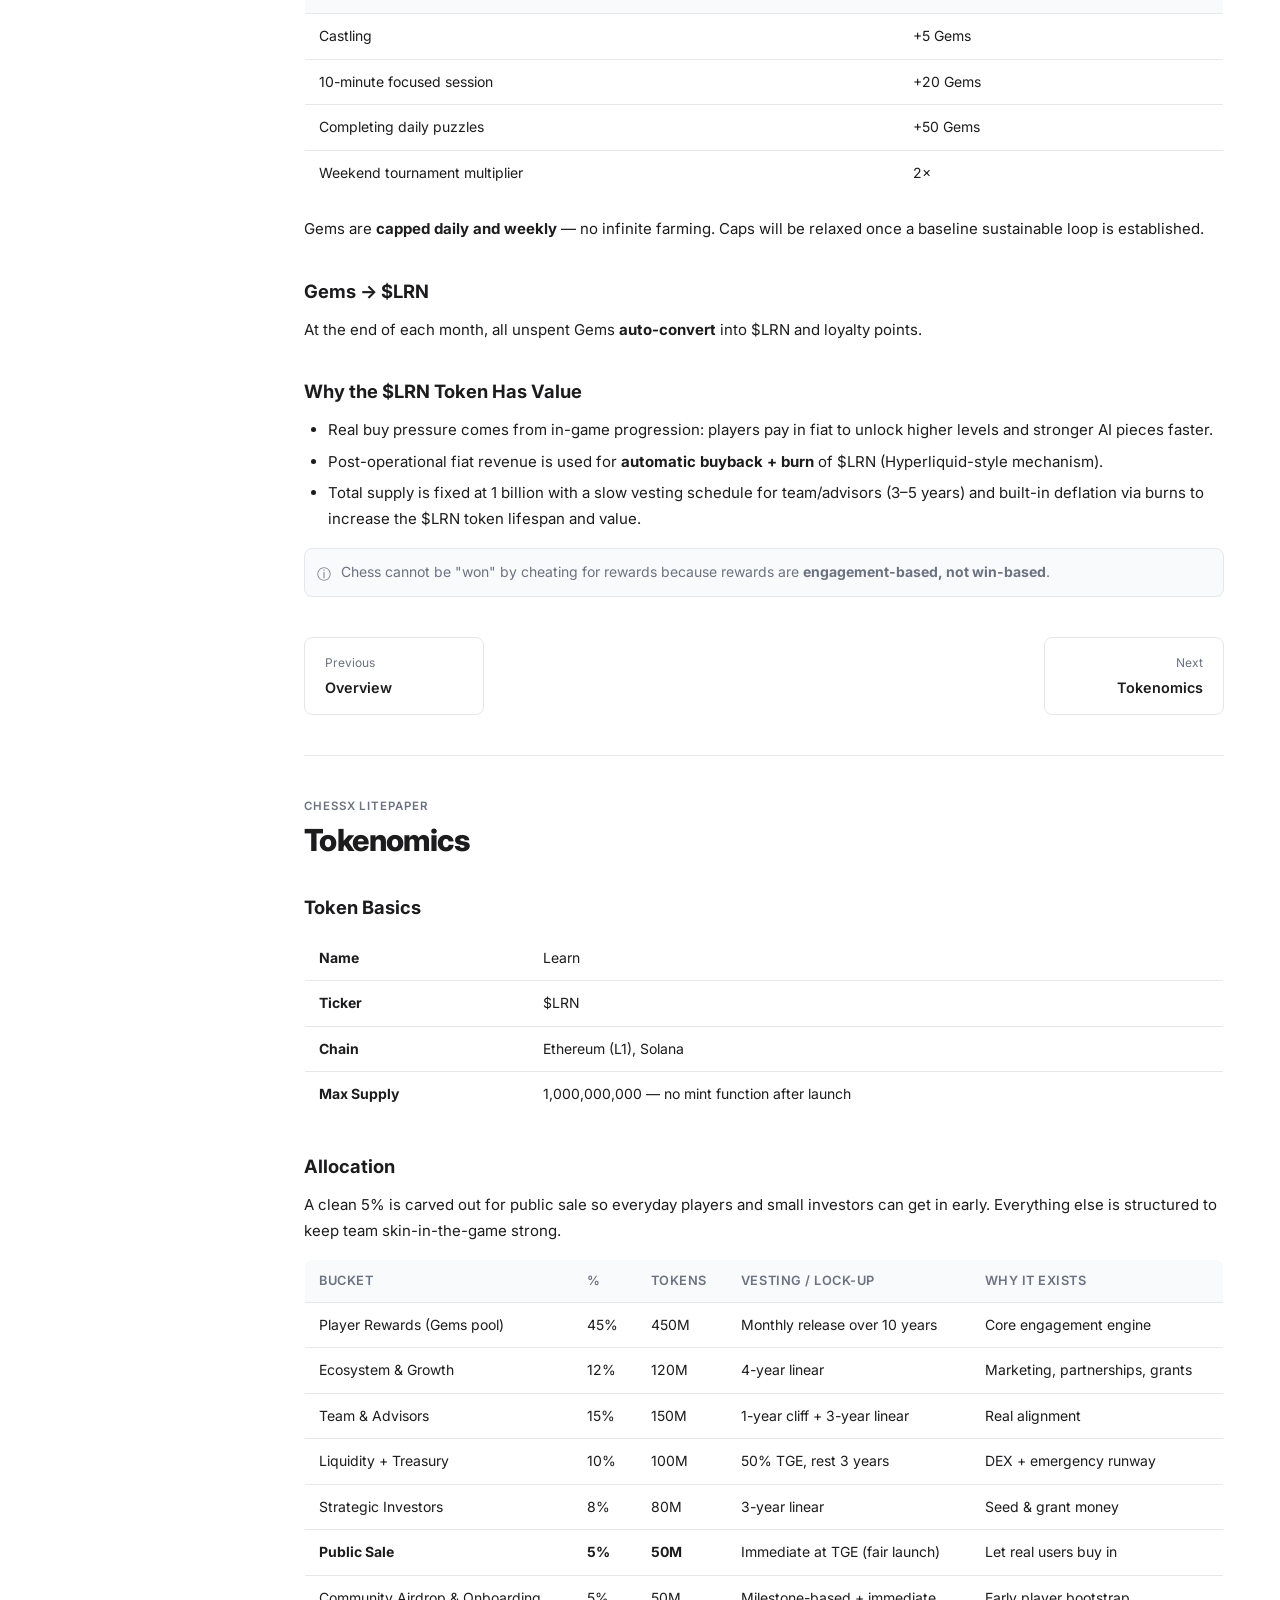
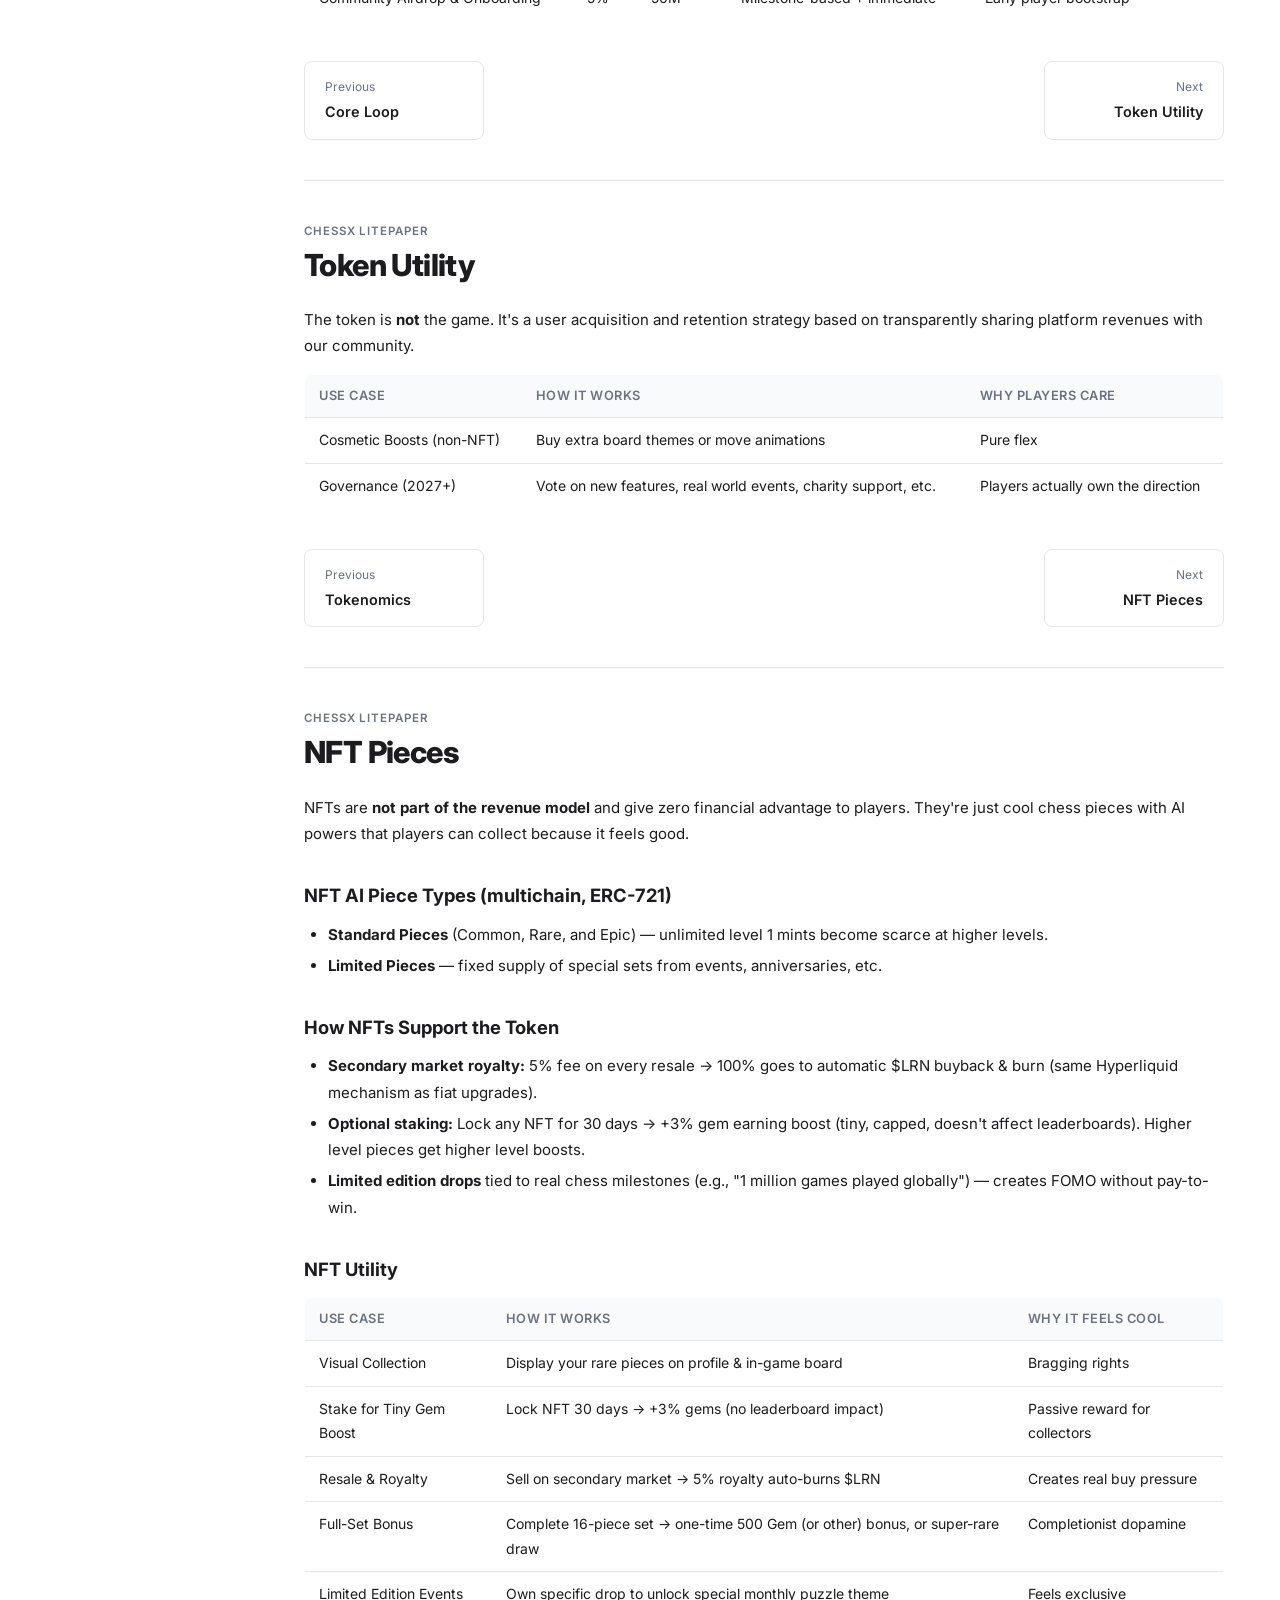
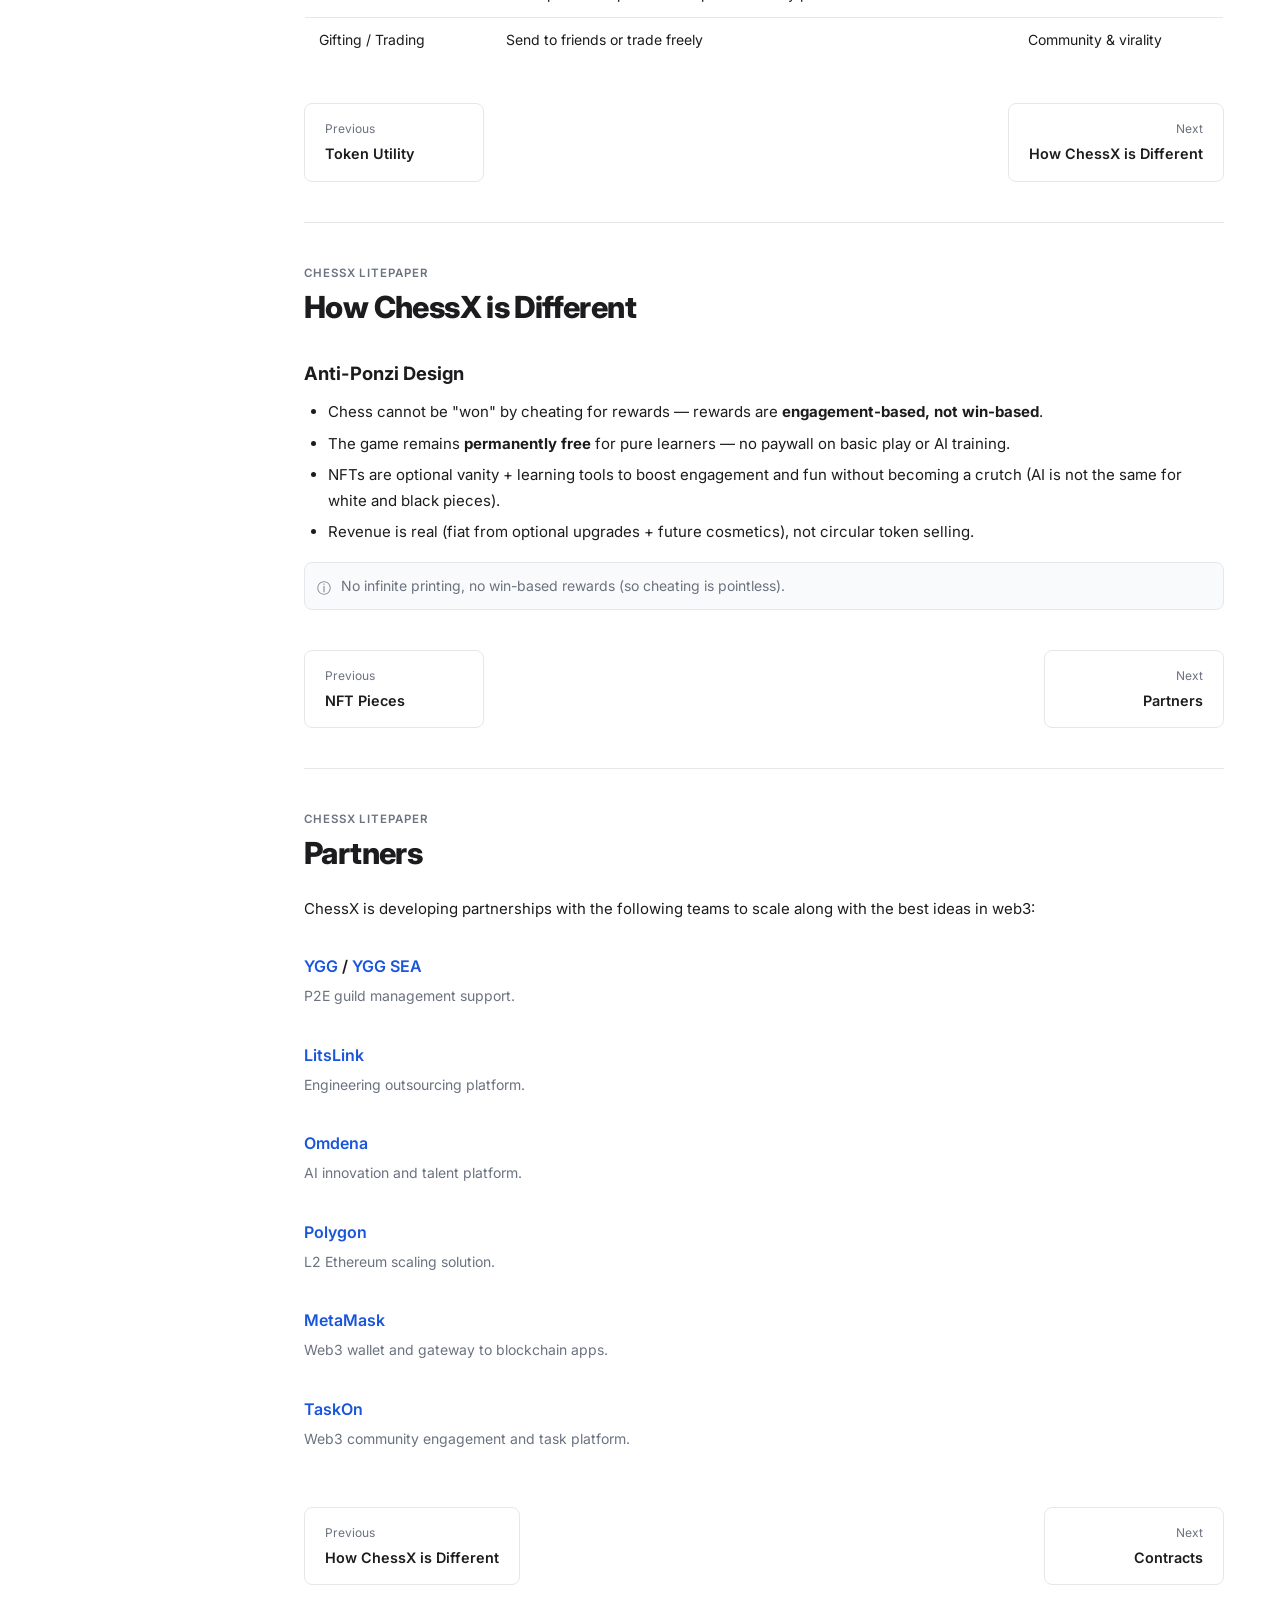
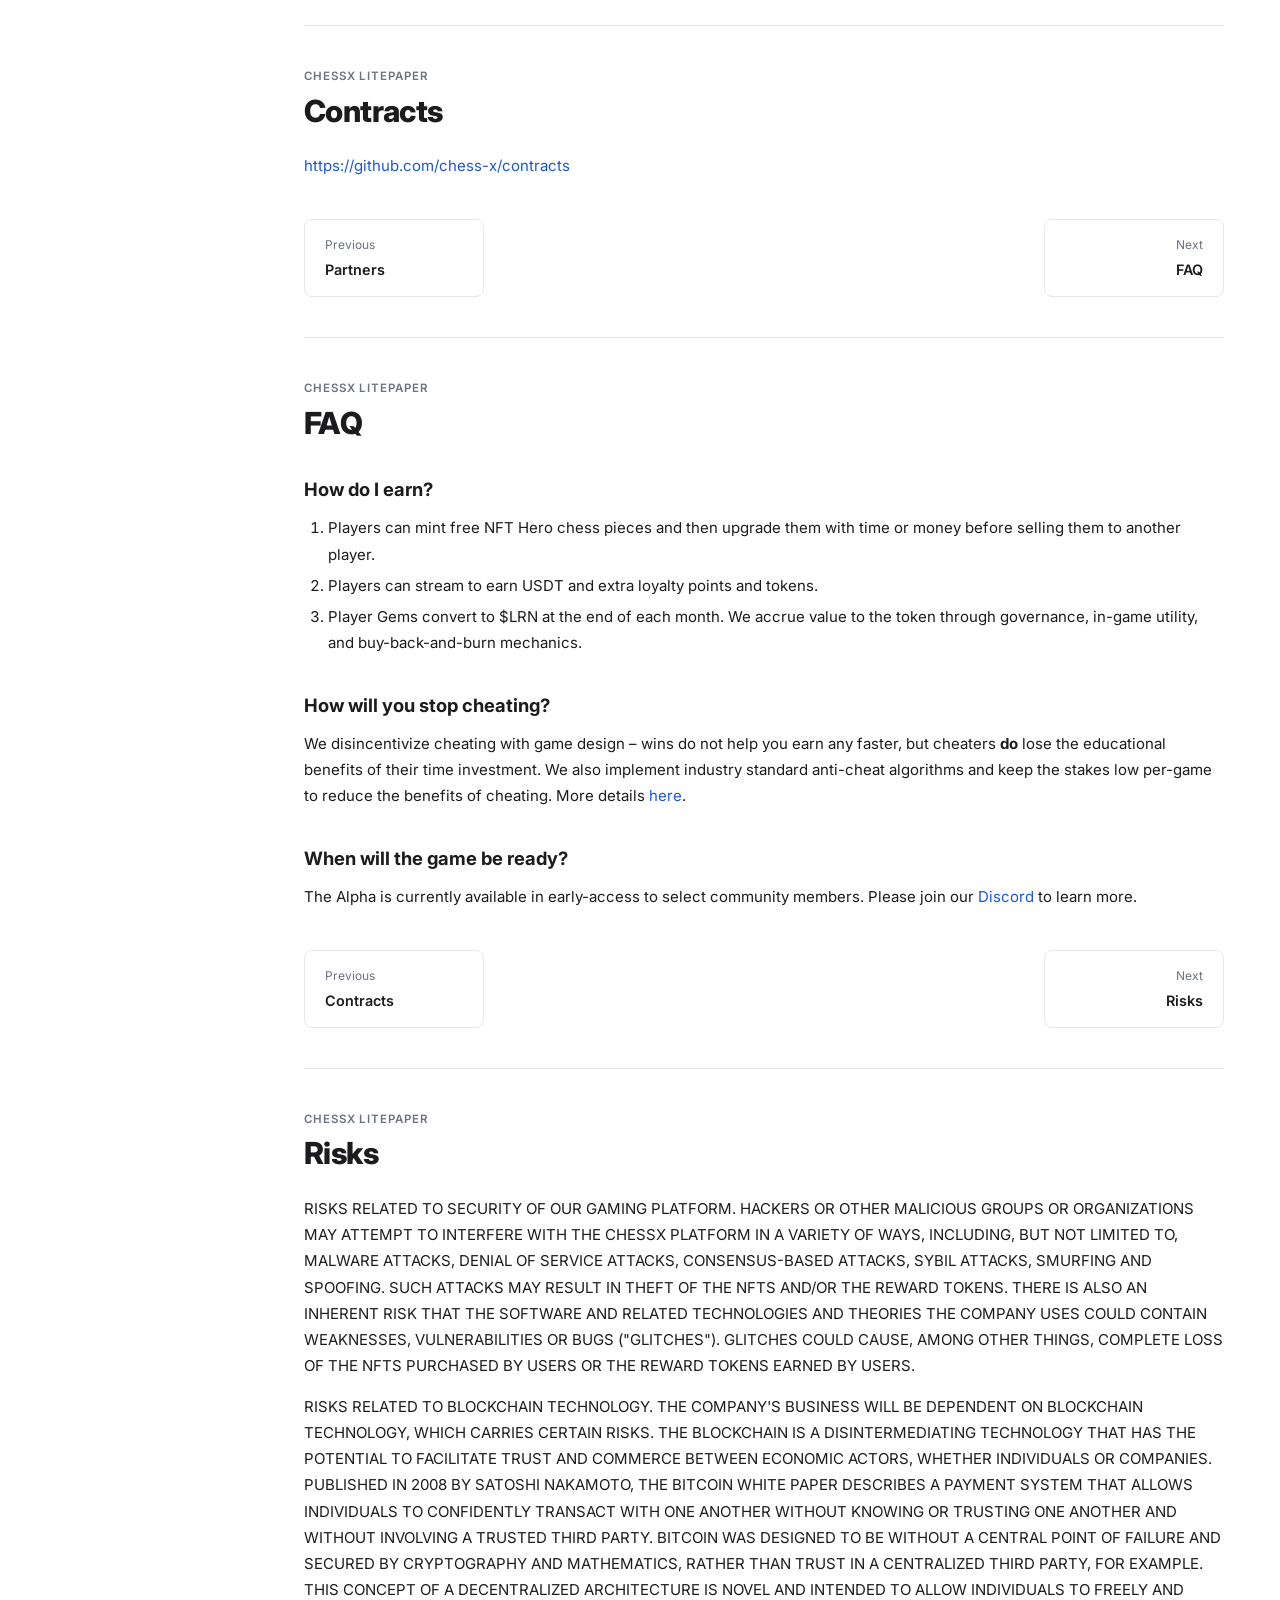
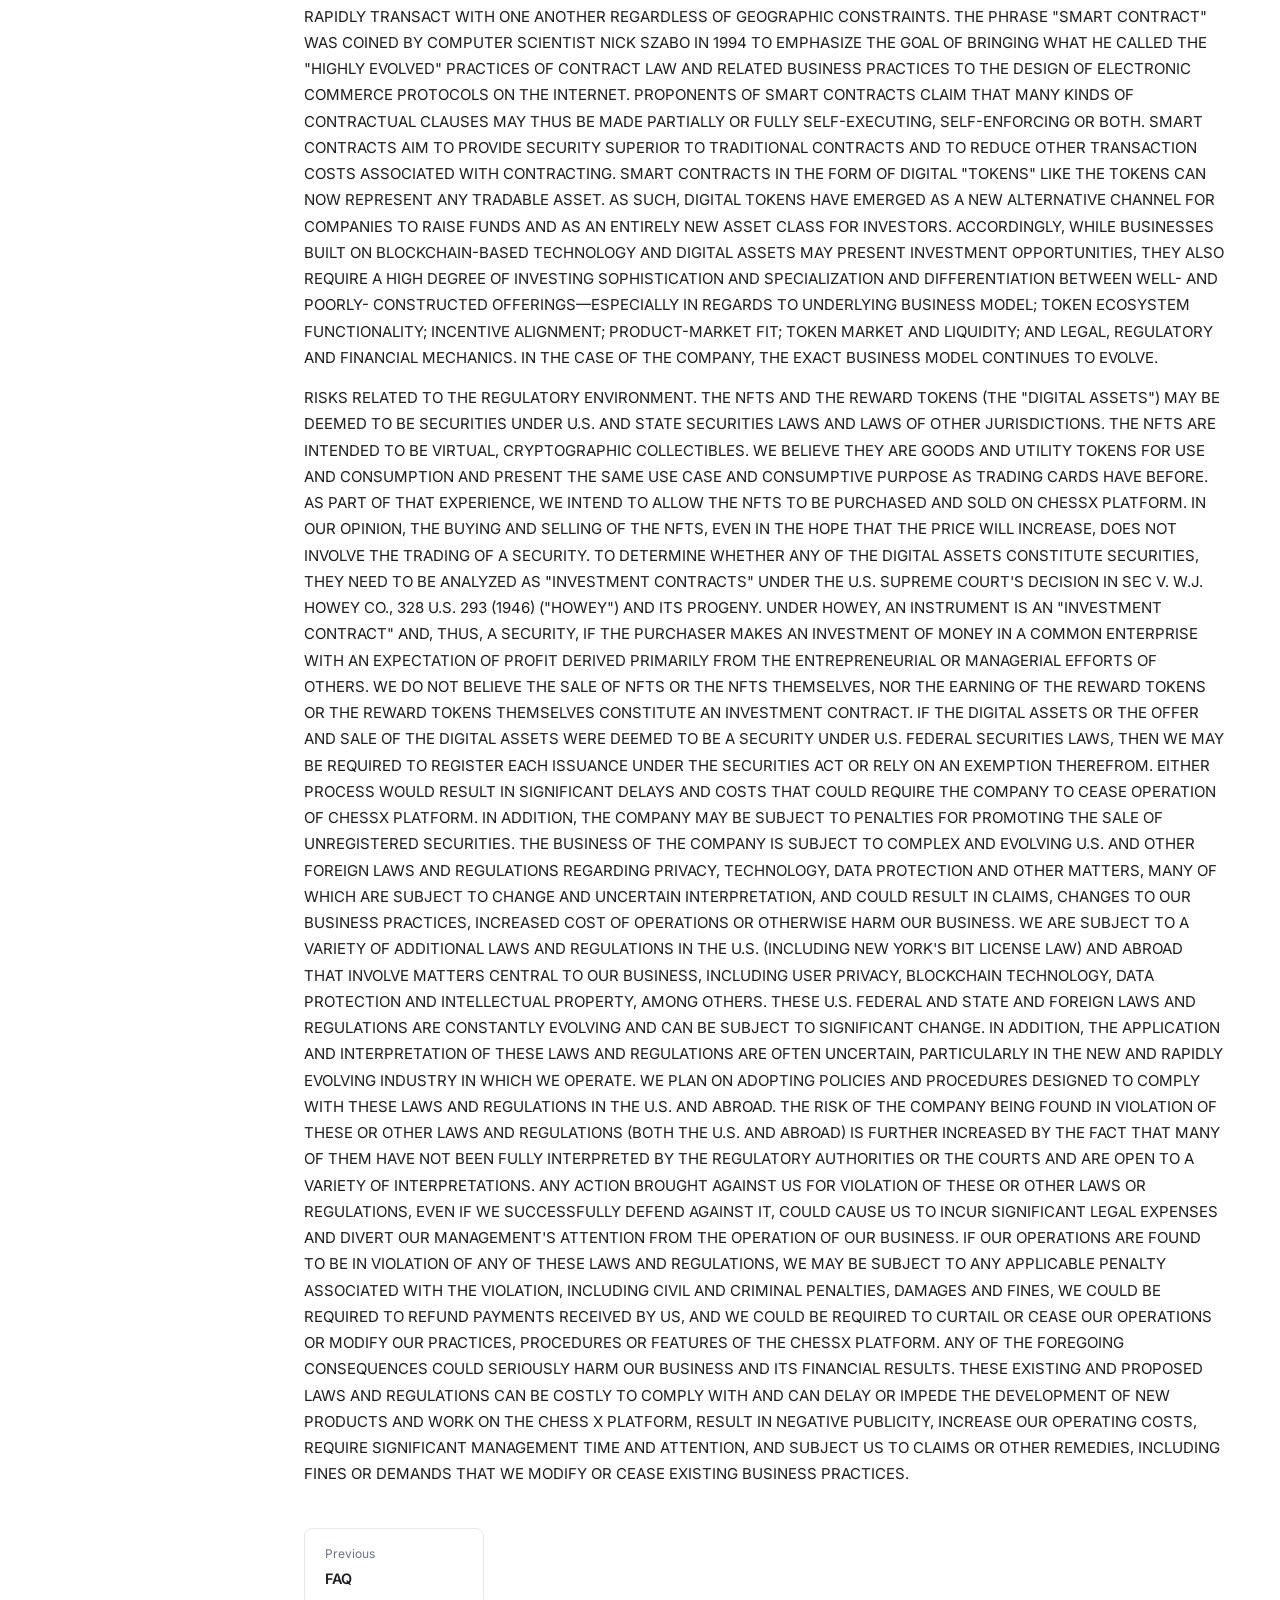
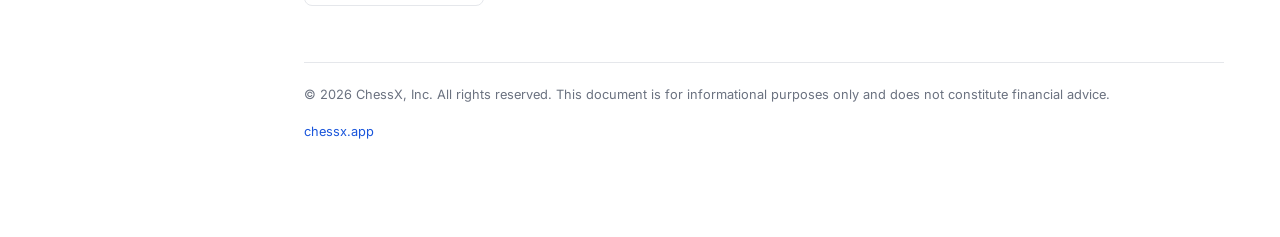
==== commit 5f35c2a4: "Move 'no hype' text above flywheel diagram Co-Authored-By: Claude Sonnet 4.6 <noreply@anthropic.com>" ====
--- a/index.html
+++ b/index.html
@@ -92,11 +92,11 @@
 
       <h2>Token Flywheel</h2>
 
+      <p>No hype, no "moon" — just a clear, self-reinforcing economy where every player action adds real value to the ecosystem.</p>
+
       <div class="flywheel">
         Engagement → Gems → $LRN + loyalty → higher retention → more fiat upgrades → buyback &amp; burn → token value → more players
       </div>
-
-      <p>No hype, no "moon" — just a clear, self-reinforcing economy where every player action adds real value to the ecosystem.</p>
 
       <div class="page-nav">
         <div></div>
--- a/styles.css
+++ b/styles.css
@@ -190,7 +190,7 @@
   border-radius: 8px;
   border: 1px solid var(--border);
   display: block;
-  background: #ffffff;
+  background: #000000;
 }
 
 .caption {
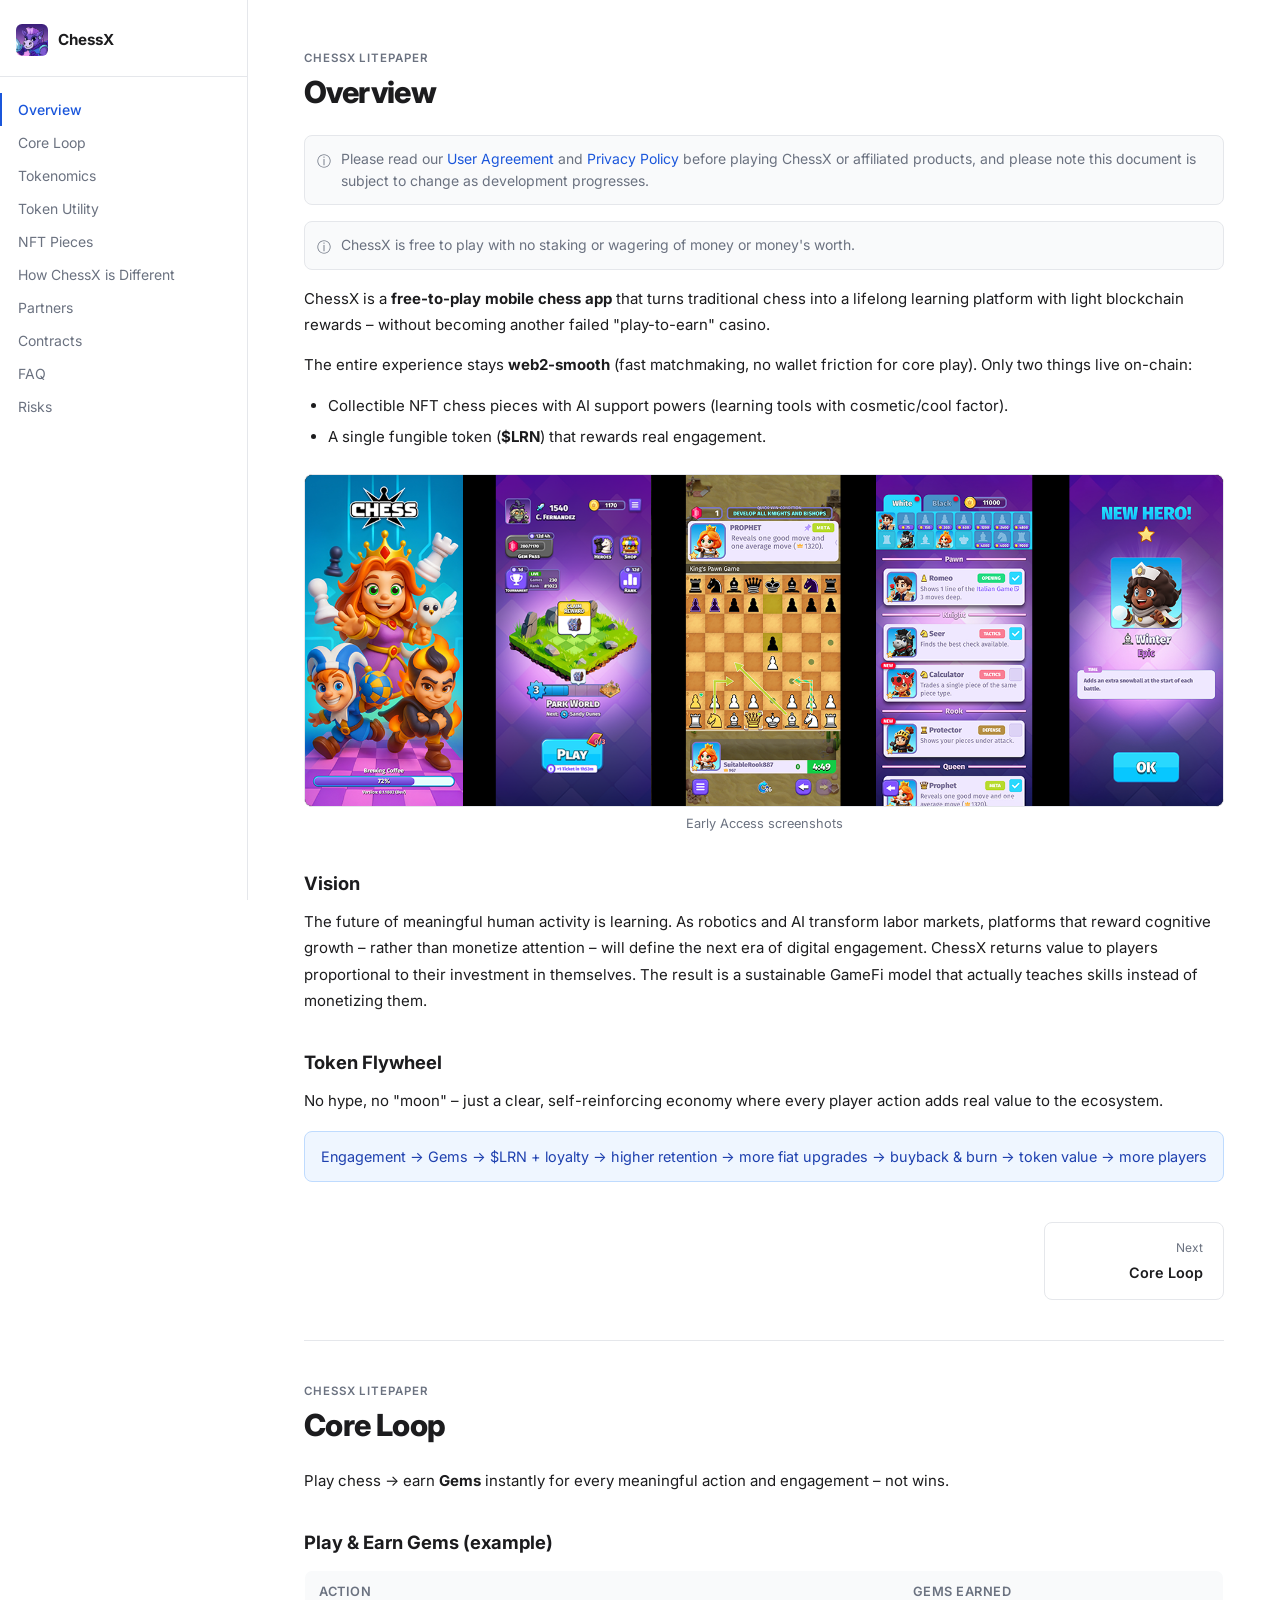
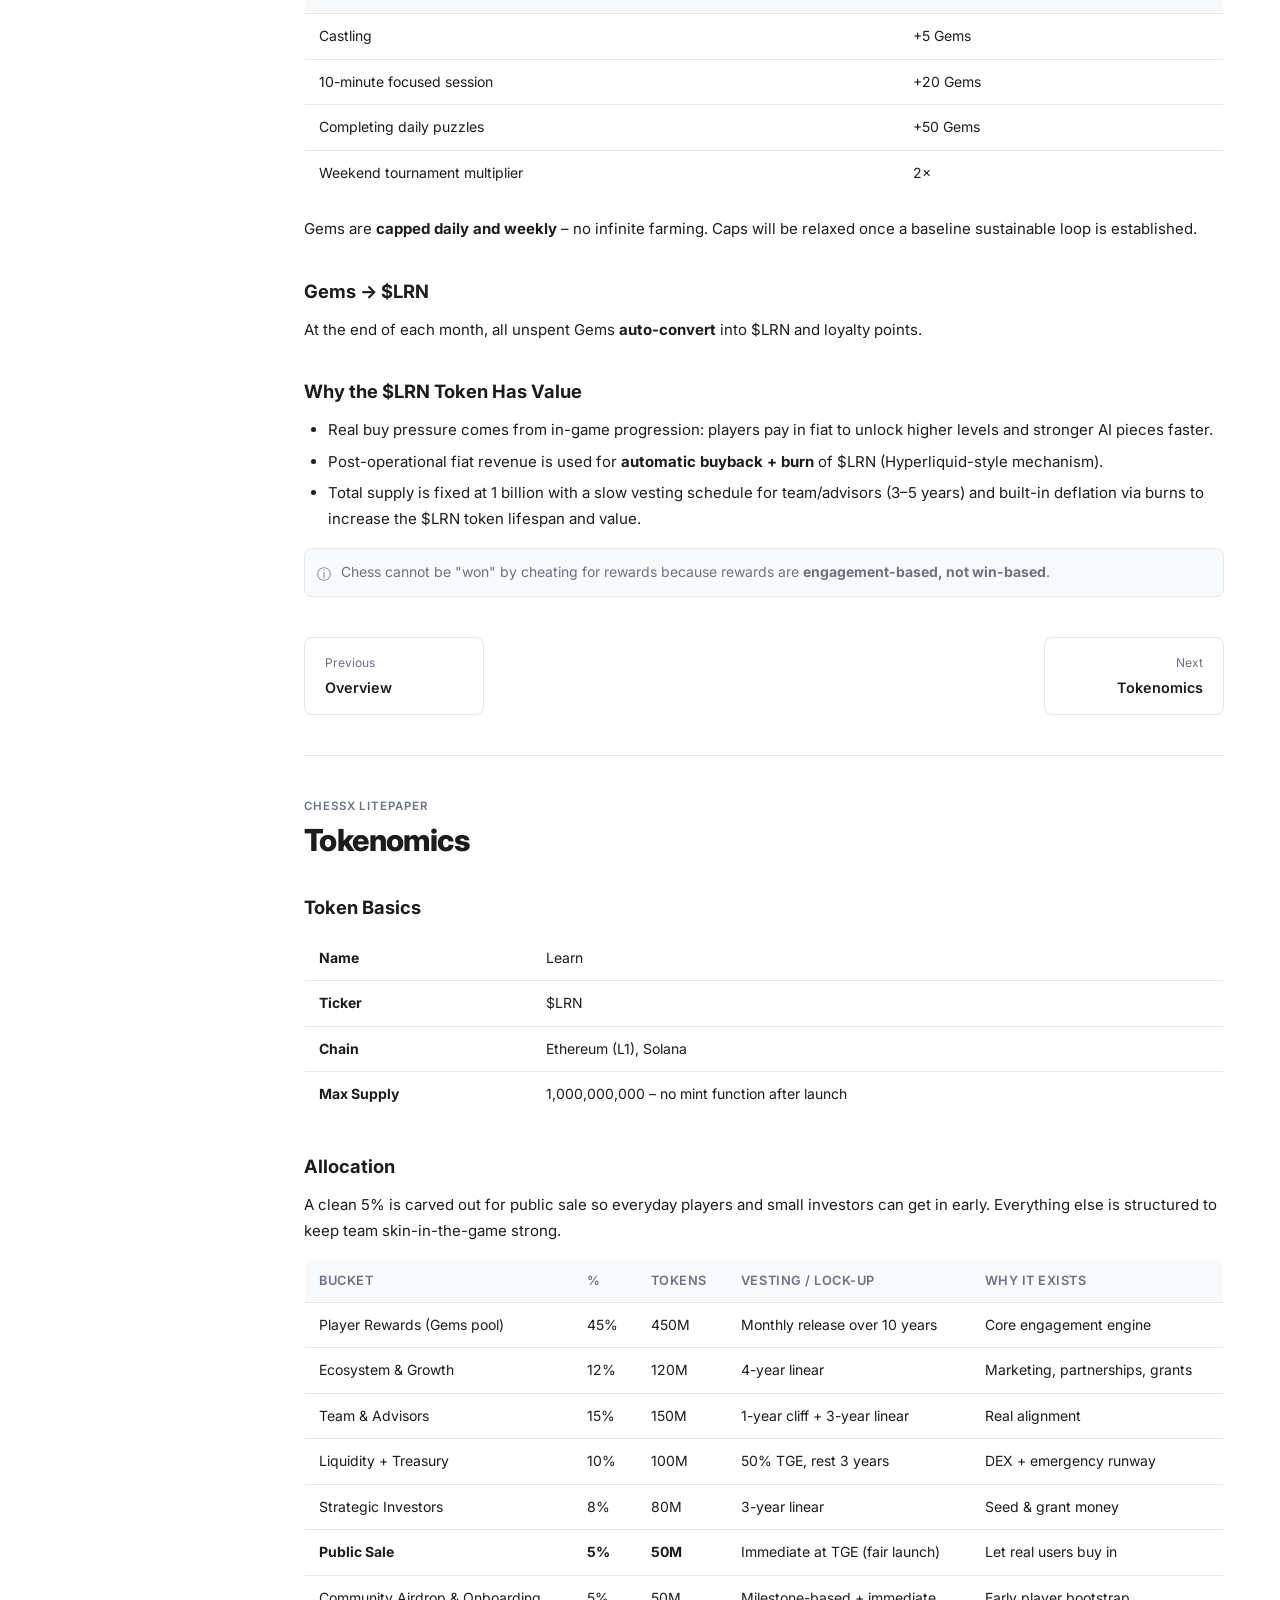
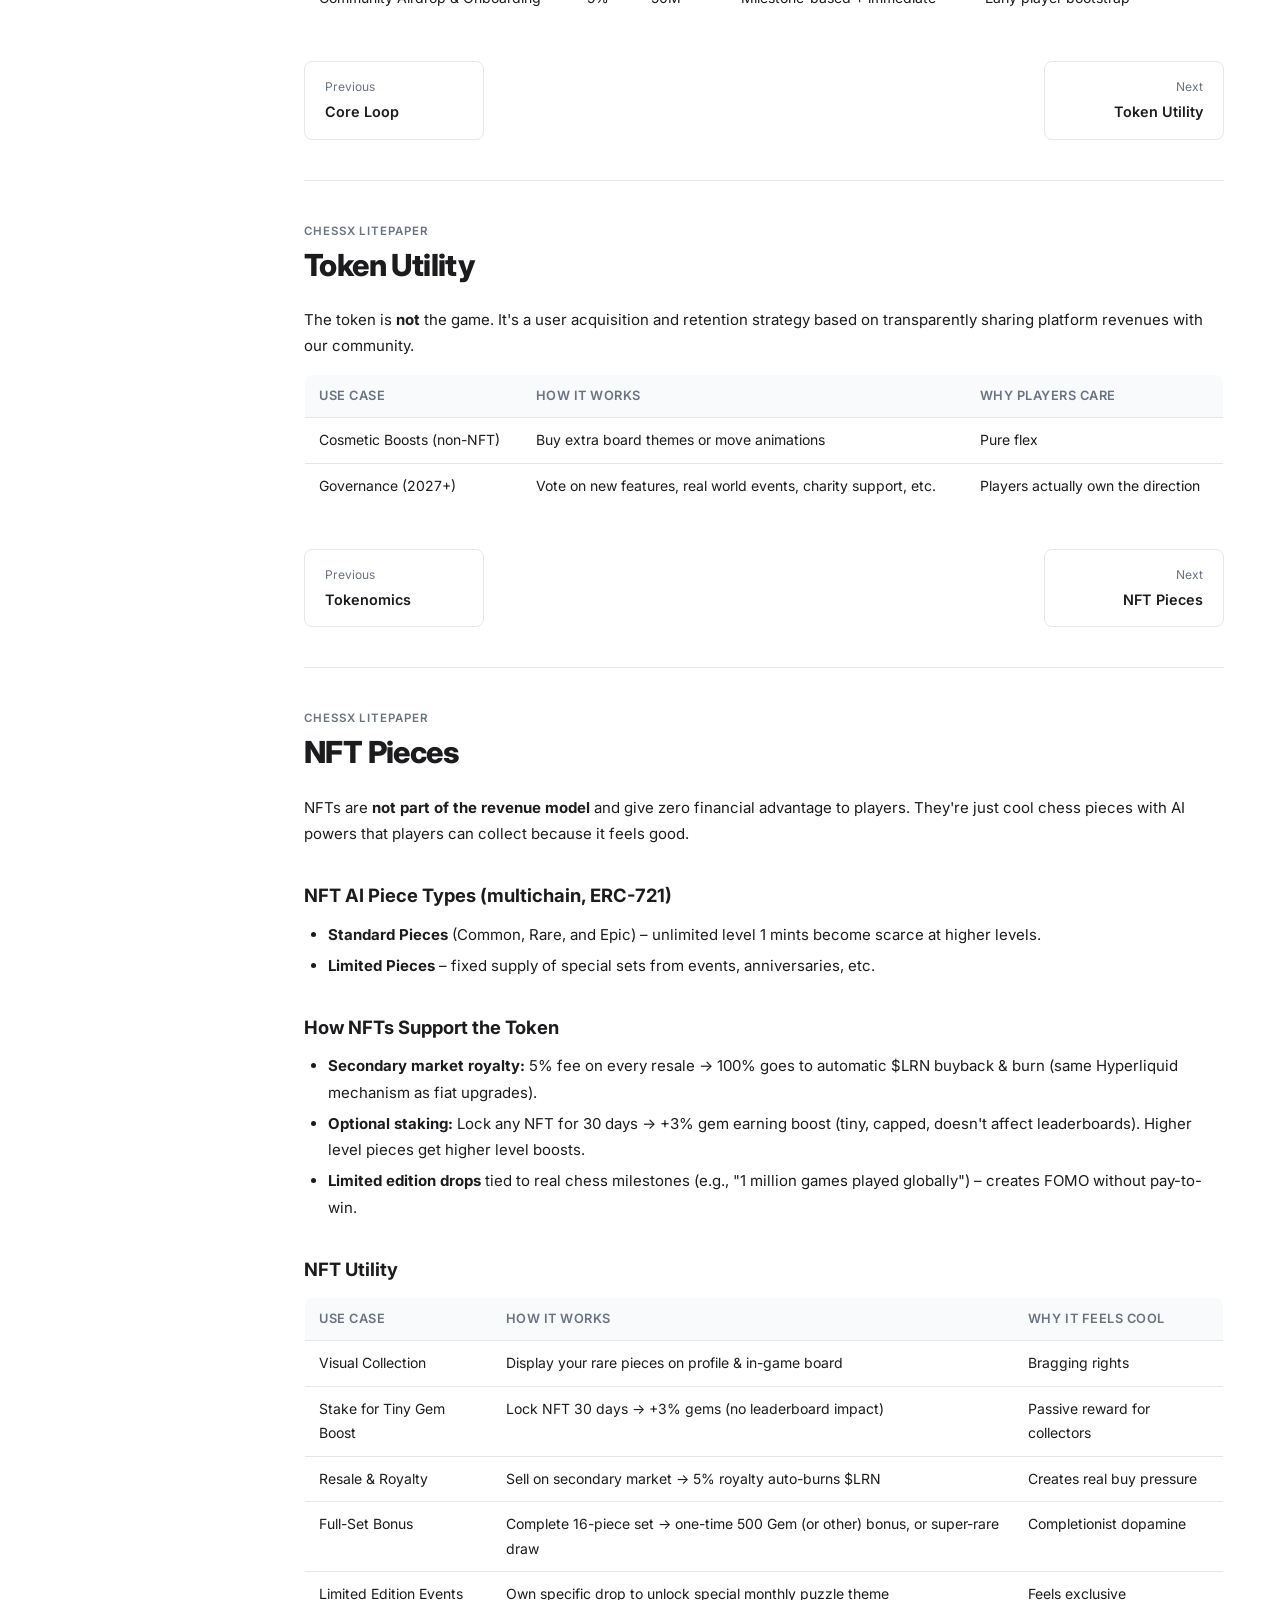
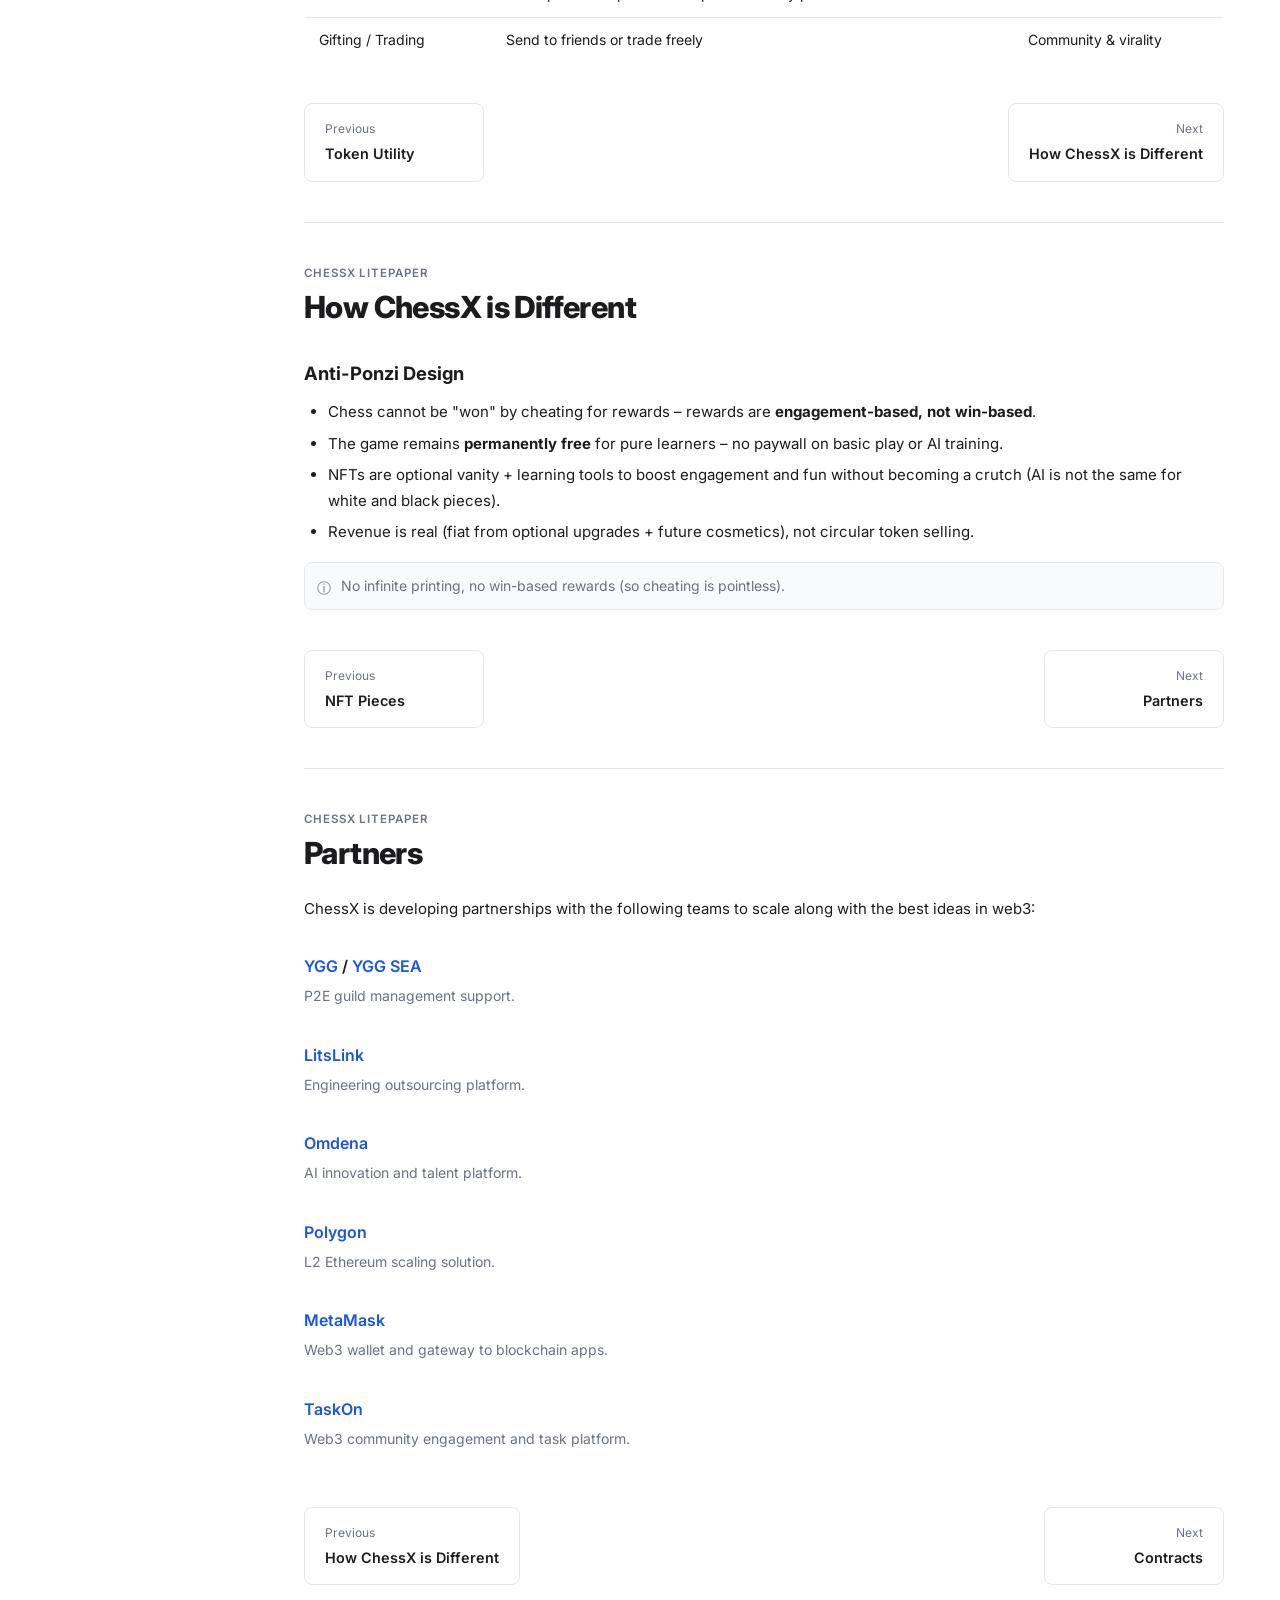
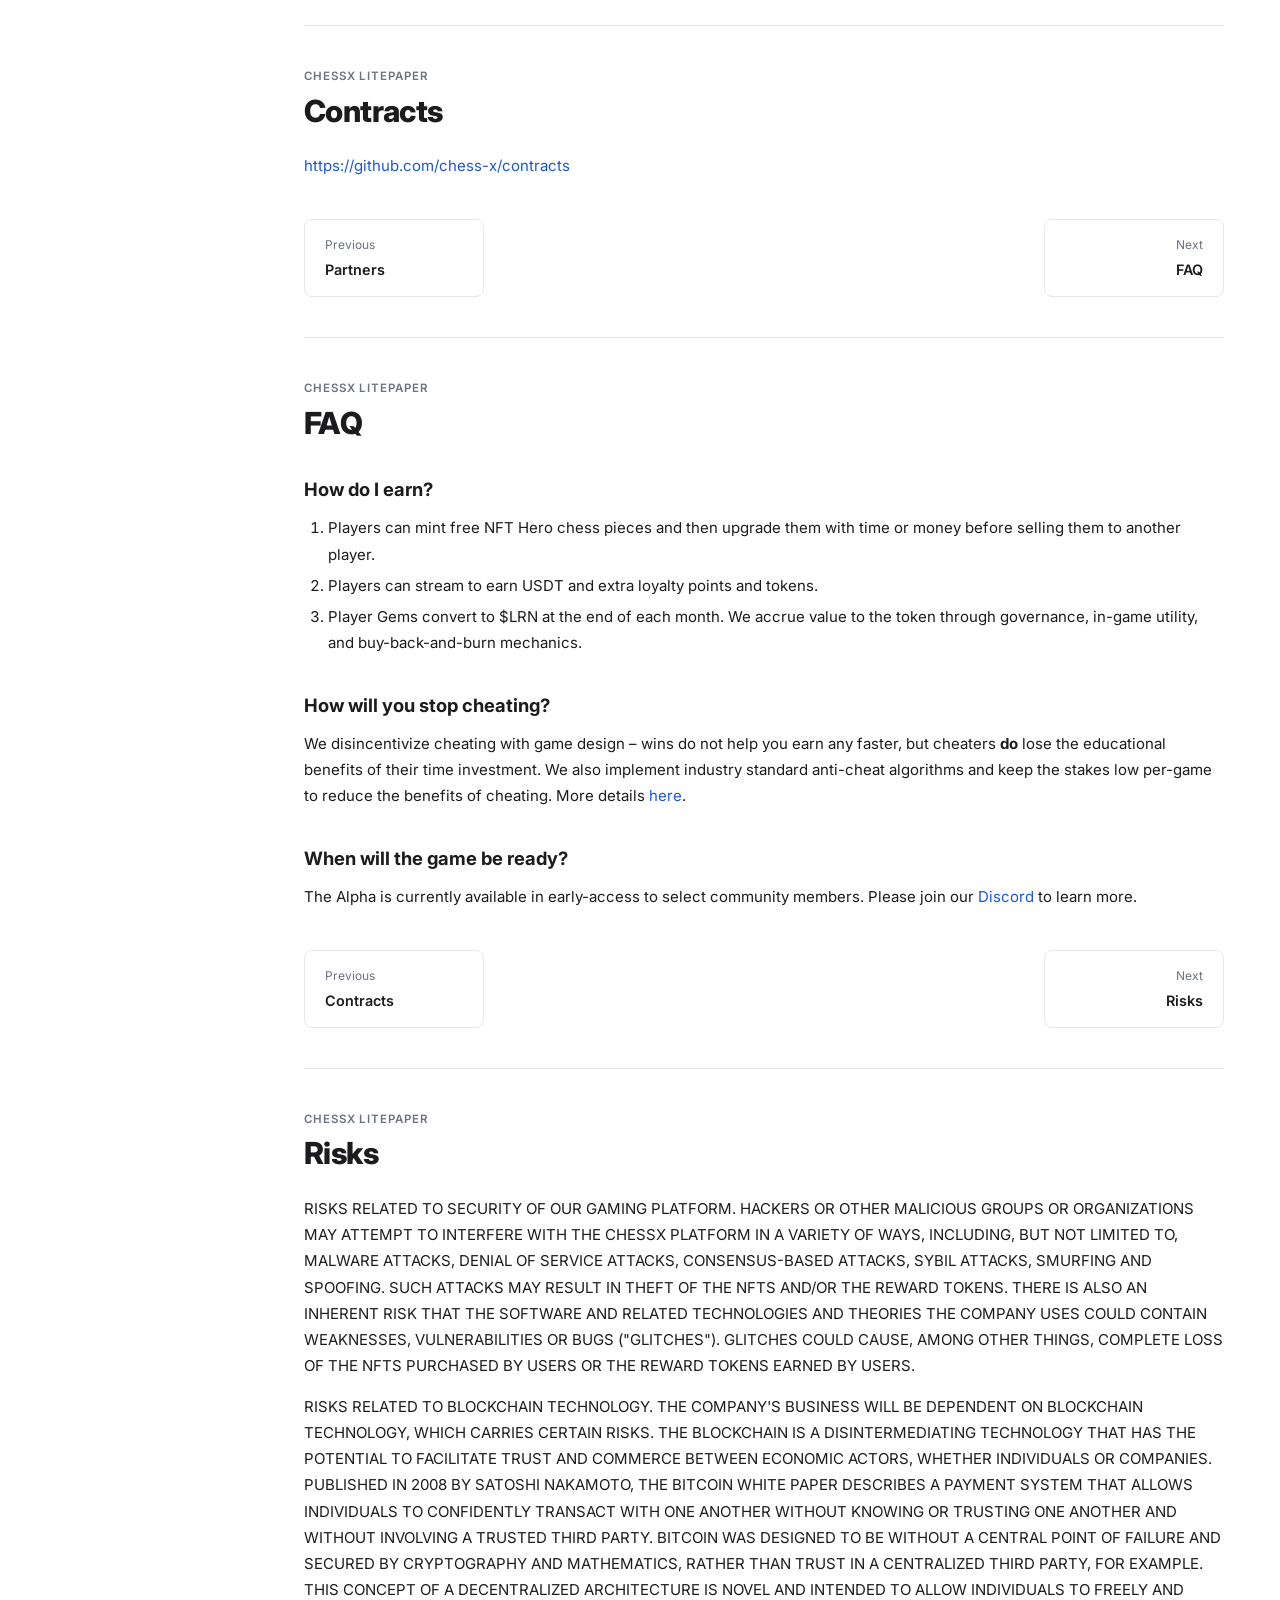
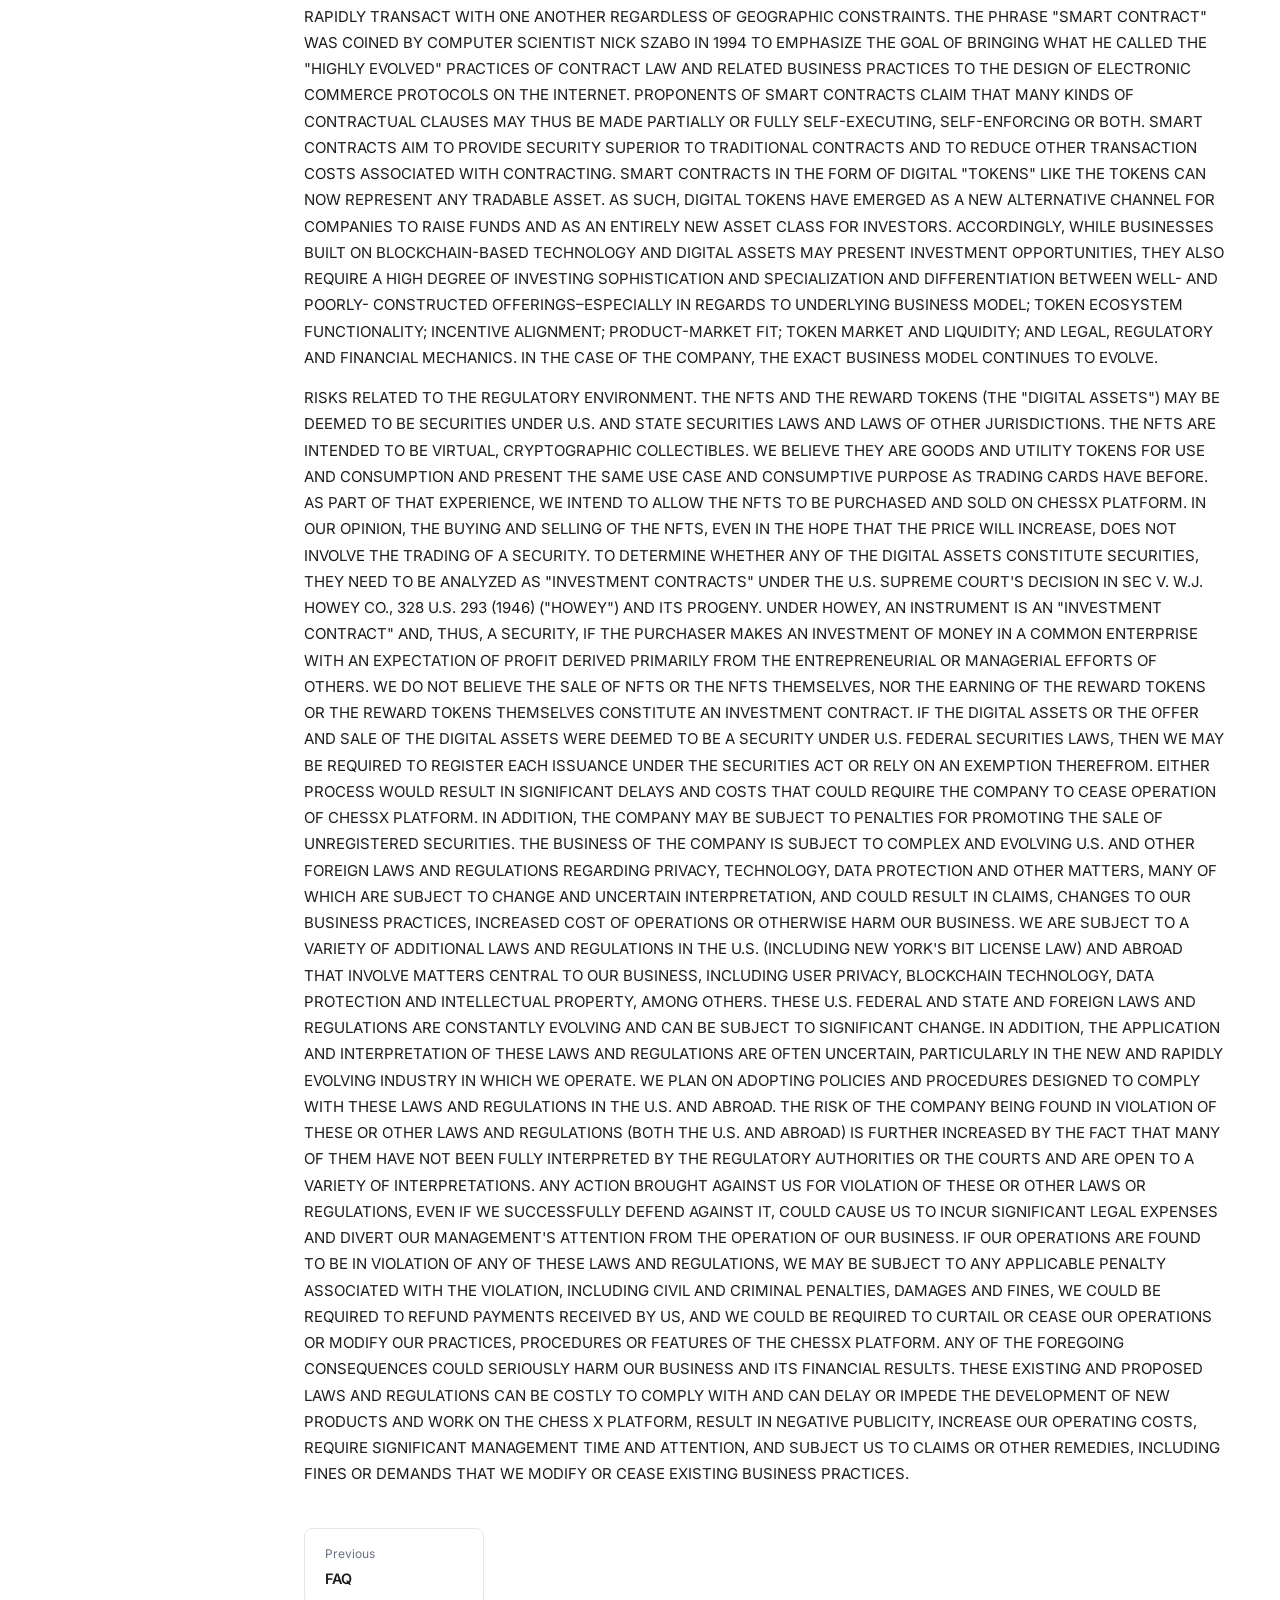
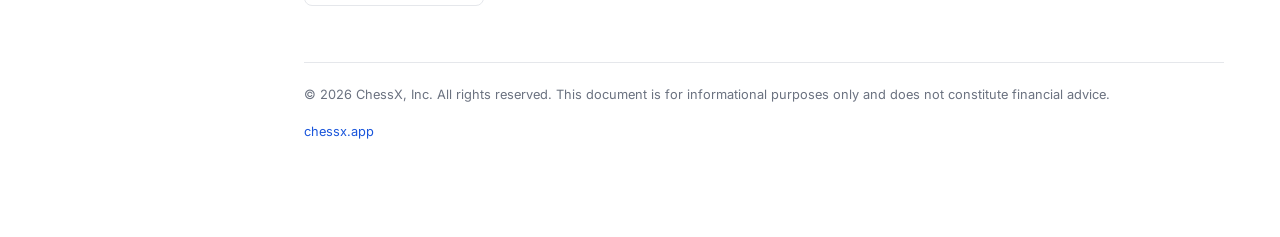
==== commit fec1d11f: "Replace all em dashes (—) with en dashes (–) throughout Co-Authored-By: Claude Sonnet 4.6 <noreply@a" ====
--- a/index.html
+++ b/index.html
@@ -92,7 +92,7 @@
 
       <h2>Token Flywheel</h2>
 
-      <p>No hype, no "moon" — just a clear, self-reinforcing economy where every player action adds real value to the ecosystem.</p>
+      <p>No hype, no "moon" – just a clear, self-reinforcing economy where every player action adds real value to the ecosystem.</p>
 
       <div class="flywheel">
         Engagement → Gems → $LRN + loyalty → higher retention → more fiat upgrades → buyback &amp; burn → token value → more players
@@ -114,7 +114,7 @@
       <p class="section-label">CHESSX LITEPAPER</p>
       <h1>Core Loop</h1>
 
-      <p>Play chess → earn <strong>Gems</strong> instantly for every meaningful action and engagement — not wins.</p>
+      <p>Play chess → earn <strong>Gems</strong> instantly for every meaningful action and engagement – not wins.</p>
 
       <h2>Play &amp; Earn Gems (example)</h2>
 
@@ -130,7 +130,7 @@
         </tbody>
       </table>
 
-      <p>Gems are <strong>capped daily and weekly</strong> — no infinite farming. Caps will be relaxed once a baseline sustainable loop is established.</p>
+      <p>Gems are <strong>capped daily and weekly</strong> – no infinite farming. Caps will be relaxed once a baseline sustainable loop is established.</p>
 
       <h2>Gems → $LRN</h2>
       <p>At the end of each month, all unspent Gems <strong>auto-convert</strong> into $LRN and loyalty points.</p>
@@ -171,7 +171,7 @@
           <tr><td><strong>Name</strong></td><td>Learn</td></tr>
           <tr><td><strong>Ticker</strong></td><td>$LRN</td></tr>
           <tr><td><strong>Chain</strong></td><td>Ethereum (L1), Solana</td></tr>
-          <tr><td><strong>Max Supply</strong></td><td>1,000,000,000 — no mint function after launch</td></tr>
+          <tr><td><strong>Max Supply</strong></td><td>1,000,000,000 – no mint function after launch</td></tr>
         </tbody>
       </table>
 
@@ -247,15 +247,15 @@
 
       <h2>NFT AI Piece Types (multichain, ERC-721)</h2>
       <ul>
-        <li><strong>Standard Pieces</strong> (Common, Rare, and Epic) — unlimited level 1 mints become scarce at higher levels.</li>
-        <li><strong>Limited Pieces</strong> — fixed supply of special sets from events, anniversaries, etc.</li>
+        <li><strong>Standard Pieces</strong> (Common, Rare, and Epic) – unlimited level 1 mints become scarce at higher levels.</li>
+        <li><strong>Limited Pieces</strong> – fixed supply of special sets from events, anniversaries, etc.</li>
       </ul>
 
       <h2>How NFTs Support the Token</h2>
       <ul>
         <li><strong>Secondary market royalty:</strong> 5% fee on every resale → 100% goes to automatic $LRN buyback &amp; burn (same Hyperliquid mechanism as fiat upgrades).</li>
         <li><strong>Optional staking:</strong> Lock any NFT for 30 days → +3% gem earning boost (tiny, capped, doesn't affect leaderboards). Higher level pieces get higher level boosts.</li>
-        <li><strong>Limited edition drops</strong> tied to real chess milestones (e.g., "1 million games played globally") — creates FOMO without pay-to-win.</li>
+        <li><strong>Limited edition drops</strong> tied to real chess milestones (e.g., "1 million games played globally") – creates FOMO without pay-to-win.</li>
       </ul>
 
       <h2>NFT Utility</h2>
@@ -294,8 +294,8 @@
 
       <h2>Anti-Ponzi Design</h2>
       <ul>
-        <li>Chess cannot be "won" by cheating for rewards — rewards are <strong>engagement-based, not win-based</strong>.</li>
-        <li>The game remains <strong>permanently free</strong> for pure learners — no paywall on basic play or AI training.</li>
+        <li>Chess cannot be "won" by cheating for rewards – rewards are <strong>engagement-based, not win-based</strong>.</li>
+        <li>The game remains <strong>permanently free</strong> for pure learners – no paywall on basic play or AI training.</li>
         <li>NFTs are optional vanity + learning tools to boost engagement and fun without becoming a crutch (AI is not the same for white and black pieces).</li>
         <li>Revenue is real (fiat from optional upgrades + future cosmetics), not circular token selling.</li>
       </ul>
@@ -433,7 +433,7 @@
 
       <p>RISKS RELATED TO SECURITY OF OUR GAMING PLATFORM. HACKERS OR OTHER MALICIOUS GROUPS OR ORGANIZATIONS MAY ATTEMPT TO INTERFERE WITH THE CHESSX PLATFORM IN A VARIETY OF WAYS, INCLUDING, BUT NOT LIMITED TO, MALWARE ATTACKS, DENIAL OF SERVICE ATTACKS, CONSENSUS-BASED ATTACKS, SYBIL ATTACKS, SMURFING AND SPOOFING. SUCH ATTACKS MAY RESULT IN THEFT OF THE NFTS AND/OR THE REWARD TOKENS. THERE IS ALSO AN INHERENT RISK THAT THE SOFTWARE AND RELATED TECHNOLOGIES AND THEORIES THE COMPANY USES COULD CONTAIN WEAKNESSES, VULNERABILITIES OR BUGS ("GLITCHES"). GLITCHES COULD CAUSE, AMONG OTHER THINGS, COMPLETE LOSS OF THE NFTS PURCHASED BY USERS OR THE REWARD TOKENS EARNED BY USERS.</p>
 
-      <p>RISKS RELATED TO BLOCKCHAIN TECHNOLOGY. THE COMPANY'S BUSINESS WILL BE DEPENDENT ON BLOCKCHAIN TECHNOLOGY, WHICH CARRIES CERTAIN RISKS. THE BLOCKCHAIN IS A DISINTERMEDIATING TECHNOLOGY THAT HAS THE POTENTIAL TO FACILITATE TRUST AND COMMERCE BETWEEN ECONOMIC ACTORS, WHETHER INDIVIDUALS OR COMPANIES. PUBLISHED IN 2008 BY SATOSHI NAKAMOTO, THE BITCOIN WHITE PAPER DESCRIBES A PAYMENT SYSTEM THAT ALLOWS INDIVIDUALS TO CONFIDENTLY TRANSACT WITH ONE ANOTHER WITHOUT KNOWING OR TRUSTING ONE ANOTHER AND WITHOUT INVOLVING A TRUSTED THIRD PARTY. BITCOIN WAS DESIGNED TO BE WITHOUT A CENTRAL POINT OF FAILURE AND SECURED BY CRYPTOGRAPHY AND MATHEMATICS, RATHER THAN TRUST IN A CENTRALIZED THIRD PARTY, FOR EXAMPLE. THIS CONCEPT OF A DECENTRALIZED ARCHITECTURE IS NOVEL AND INTENDED TO ALLOW INDIVIDUALS TO FREELY AND RAPIDLY TRANSACT WITH ONE ANOTHER REGARDLESS OF GEOGRAPHIC CONSTRAINTS. THE PHRASE "SMART CONTRACT" WAS COINED BY COMPUTER SCIENTIST NICK SZABO IN 1994 TO EMPHASIZE THE GOAL OF BRINGING WHAT HE CALLED THE "HIGHLY EVOLVED" PRACTICES OF CONTRACT LAW AND RELATED BUSINESS PRACTICES TO THE DESIGN OF ELECTRONIC COMMERCE PROTOCOLS ON THE INTERNET. PROPONENTS OF SMART CONTRACTS CLAIM THAT MANY KINDS OF CONTRACTUAL CLAUSES MAY THUS BE MADE PARTIALLY OR FULLY SELF-EXECUTING, SELF-ENFORCING OR BOTH. SMART CONTRACTS AIM TO PROVIDE SECURITY SUPERIOR TO TRADITIONAL CONTRACTS AND TO REDUCE OTHER TRANSACTION COSTS ASSOCIATED WITH CONTRACTING. SMART CONTRACTS IN THE FORM OF DIGITAL "TOKENS" LIKE THE TOKENS CAN NOW REPRESENT ANY TRADABLE ASSET. AS SUCH, DIGITAL TOKENS HAVE EMERGED AS A NEW ALTERNATIVE CHANNEL FOR COMPANIES TO RAISE FUNDS AND AS AN ENTIRELY NEW ASSET CLASS FOR INVESTORS. ACCORDINGLY, WHILE BUSINESSES BUILT ON BLOCKCHAIN-BASED TECHNOLOGY AND DIGITAL ASSETS MAY PRESENT INVESTMENT OPPORTUNITIES, THEY ALSO REQUIRE A HIGH DEGREE OF INVESTING SOPHISTICATION AND SPECIALIZATION AND DIFFERENTIATION BETWEEN WELL- AND POORLY- CONSTRUCTED OFFERINGS—ESPECIALLY IN REGARDS TO UNDERLYING BUSINESS MODEL; TOKEN ECOSYSTEM FUNCTIONALITY; INCENTIVE ALIGNMENT; PRODUCT-MARKET FIT; TOKEN MARKET AND LIQUIDITY; AND LEGAL, REGULATORY AND FINANCIAL MECHANICS. IN THE CASE OF THE COMPANY, THE EXACT BUSINESS MODEL CONTINUES TO EVOLVE.</p>
+      <p>RISKS RELATED TO BLOCKCHAIN TECHNOLOGY. THE COMPANY'S BUSINESS WILL BE DEPENDENT ON BLOCKCHAIN TECHNOLOGY, WHICH CARRIES CERTAIN RISKS. THE BLOCKCHAIN IS A DISINTERMEDIATING TECHNOLOGY THAT HAS THE POTENTIAL TO FACILITATE TRUST AND COMMERCE BETWEEN ECONOMIC ACTORS, WHETHER INDIVIDUALS OR COMPANIES. PUBLISHED IN 2008 BY SATOSHI NAKAMOTO, THE BITCOIN WHITE PAPER DESCRIBES A PAYMENT SYSTEM THAT ALLOWS INDIVIDUALS TO CONFIDENTLY TRANSACT WITH ONE ANOTHER WITHOUT KNOWING OR TRUSTING ONE ANOTHER AND WITHOUT INVOLVING A TRUSTED THIRD PARTY. BITCOIN WAS DESIGNED TO BE WITHOUT A CENTRAL POINT OF FAILURE AND SECURED BY CRYPTOGRAPHY AND MATHEMATICS, RATHER THAN TRUST IN A CENTRALIZED THIRD PARTY, FOR EXAMPLE. THIS CONCEPT OF A DECENTRALIZED ARCHITECTURE IS NOVEL AND INTENDED TO ALLOW INDIVIDUALS TO FREELY AND RAPIDLY TRANSACT WITH ONE ANOTHER REGARDLESS OF GEOGRAPHIC CONSTRAINTS. THE PHRASE "SMART CONTRACT" WAS COINED BY COMPUTER SCIENTIST NICK SZABO IN 1994 TO EMPHASIZE THE GOAL OF BRINGING WHAT HE CALLED THE "HIGHLY EVOLVED" PRACTICES OF CONTRACT LAW AND RELATED BUSINESS PRACTICES TO THE DESIGN OF ELECTRONIC COMMERCE PROTOCOLS ON THE INTERNET. PROPONENTS OF SMART CONTRACTS CLAIM THAT MANY KINDS OF CONTRACTUAL CLAUSES MAY THUS BE MADE PARTIALLY OR FULLY SELF-EXECUTING, SELF-ENFORCING OR BOTH. SMART CONTRACTS AIM TO PROVIDE SECURITY SUPERIOR TO TRADITIONAL CONTRACTS AND TO REDUCE OTHER TRANSACTION COSTS ASSOCIATED WITH CONTRACTING. SMART CONTRACTS IN THE FORM OF DIGITAL "TOKENS" LIKE THE TOKENS CAN NOW REPRESENT ANY TRADABLE ASSET. AS SUCH, DIGITAL TOKENS HAVE EMERGED AS A NEW ALTERNATIVE CHANNEL FOR COMPANIES TO RAISE FUNDS AND AS AN ENTIRELY NEW ASSET CLASS FOR INVESTORS. ACCORDINGLY, WHILE BUSINESSES BUILT ON BLOCKCHAIN-BASED TECHNOLOGY AND DIGITAL ASSETS MAY PRESENT INVESTMENT OPPORTUNITIES, THEY ALSO REQUIRE A HIGH DEGREE OF INVESTING SOPHISTICATION AND SPECIALIZATION AND DIFFERENTIATION BETWEEN WELL- AND POORLY- CONSTRUCTED OFFERINGS–ESPECIALLY IN REGARDS TO UNDERLYING BUSINESS MODEL; TOKEN ECOSYSTEM FUNCTIONALITY; INCENTIVE ALIGNMENT; PRODUCT-MARKET FIT; TOKEN MARKET AND LIQUIDITY; AND LEGAL, REGULATORY AND FINANCIAL MECHANICS. IN THE CASE OF THE COMPANY, THE EXACT BUSINESS MODEL CONTINUES TO EVOLVE.</p>
 
       <p>RISKS RELATED TO THE REGULATORY ENVIRONMENT. THE NFTS AND THE REWARD TOKENS (THE "DIGITAL ASSETS") MAY BE DEEMED TO BE SECURITIES UNDER U.S. AND STATE SECURITIES LAWS AND LAWS OF OTHER JURISDICTIONS. THE NFTS ARE INTENDED TO BE VIRTUAL, CRYPTOGRAPHIC COLLECTIBLES. WE BELIEVE THEY ARE GOODS AND UTILITY TOKENS FOR USE AND CONSUMPTION AND PRESENT THE SAME USE CASE AND CONSUMPTIVE PURPOSE AS TRADING CARDS HAVE BEFORE. AS PART OF THAT EXPERIENCE, WE INTEND TO ALLOW THE NFTS TO BE PURCHASED AND SOLD ON CHESSX PLATFORM. IN OUR OPINION, THE BUYING AND SELLING OF THE NFTS, EVEN IN THE HOPE THAT THE PRICE WILL INCREASE, DOES NOT INVOLVE THE TRADING OF A SECURITY. TO DETERMINE WHETHER ANY OF THE DIGITAL ASSETS CONSTITUTE SECURITIES, THEY NEED TO BE ANALYZED AS "INVESTMENT CONTRACTS" UNDER THE U.S. SUPREME COURT'S DECISION IN SEC V. W.J. HOWEY CO., 328 U.S. 293 (1946) ("HOWEY") AND ITS PROGENY. UNDER HOWEY, AN INSTRUMENT IS AN "INVESTMENT CONTRACT" AND, THUS, A SECURITY, IF THE PURCHASER MAKES AN INVESTMENT OF MONEY IN A COMMON ENTERPRISE WITH AN EXPECTATION OF PROFIT DERIVED PRIMARILY FROM THE ENTREPRENEURIAL OR MANAGERIAL EFFORTS OF OTHERS. WE DO NOT BELIEVE THE SALE OF NFTS OR THE NFTS THEMSELVES, NOR THE EARNING OF THE REWARD TOKENS OR THE REWARD TOKENS THEMSELVES CONSTITUTE AN INVESTMENT CONTRACT. IF THE DIGITAL ASSETS OR THE OFFER AND SALE OF THE DIGITAL ASSETS WERE DEEMED TO BE A SECURITY UNDER U.S. FEDERAL SECURITIES LAWS, THEN WE MAY BE REQUIRED TO REGISTER EACH ISSUANCE UNDER THE SECURITIES ACT OR RELY ON AN EXEMPTION THEREFROM. EITHER PROCESS WOULD RESULT IN SIGNIFICANT DELAYS AND COSTS THAT COULD REQUIRE THE COMPANY TO CEASE OPERATION OF CHESSX PLATFORM. IN ADDITION, THE COMPANY MAY BE SUBJECT TO PENALTIES FOR PROMOTING THE SALE OF UNREGISTERED SECURITIES. THE BUSINESS OF THE COMPANY IS SUBJECT TO COMPLEX AND EVOLVING U.S. AND OTHER FOREIGN LAWS AND REGULATIONS REGARDING PRIVACY, TECHNOLOGY, DATA PROTECTION AND OTHER MATTERS, MANY OF WHICH ARE SUBJECT TO CHANGE AND UNCERTAIN INTERPRETATION, AND COULD RESULT IN CLAIMS, CHANGES TO OUR BUSINESS PRACTICES, INCREASED COST OF OPERATIONS OR OTHERWISE HARM OUR BUSINESS. WE ARE SUBJECT TO A VARIETY OF ADDITIONAL LAWS AND REGULATIONS IN THE U.S. (INCLUDING NEW YORK'S BIT LICENSE LAW) AND ABROAD THAT INVOLVE MATTERS CENTRAL TO OUR BUSINESS, INCLUDING USER PRIVACY, BLOCKCHAIN TECHNOLOGY, DATA PROTECTION AND INTELLECTUAL PROPERTY, AMONG OTHERS. THESE U.S. FEDERAL AND STATE AND FOREIGN LAWS AND REGULATIONS ARE CONSTANTLY EVOLVING AND CAN BE SUBJECT TO SIGNIFICANT CHANGE. IN ADDITION, THE APPLICATION AND INTERPRETATION OF THESE LAWS AND REGULATIONS ARE OFTEN UNCERTAIN, PARTICULARLY IN THE NEW AND RAPIDLY EVOLVING INDUSTRY IN WHICH WE OPERATE. WE PLAN ON ADOPTING POLICIES AND PROCEDURES DESIGNED TO COMPLY WITH THESE LAWS AND REGULATIONS IN THE U.S. AND ABROAD. THE RISK OF THE COMPANY BEING FOUND IN VIOLATION OF THESE OR OTHER LAWS AND REGULATIONS (BOTH THE U.S. AND ABROAD) IS FURTHER INCREASED BY THE FACT THAT MANY OF THEM HAVE NOT BEEN FULLY INTERPRETED BY THE REGULATORY AUTHORITIES OR THE COURTS AND ARE OPEN TO A VARIETY OF INTERPRETATIONS. ANY ACTION BROUGHT AGAINST US FOR VIOLATION OF THESE OR OTHER LAWS OR REGULATIONS, EVEN IF WE SUCCESSFULLY DEFEND AGAINST IT, COULD CAUSE US TO INCUR SIGNIFICANT LEGAL EXPENSES AND DIVERT OUR MANAGEMENT'S ATTENTION FROM THE OPERATION OF OUR BUSINESS. IF OUR OPERATIONS ARE FOUND TO BE IN VIOLATION OF ANY OF THESE LAWS AND REGULATIONS, WE MAY BE SUBJECT TO ANY APPLICABLE PENALTY ASSOCIATED WITH THE VIOLATION, INCLUDING CIVIL AND CRIMINAL PENALTIES, DAMAGES AND FINES, WE COULD BE REQUIRED TO REFUND PAYMENTS RECEIVED BY US, AND WE COULD BE REQUIRED TO CURTAIL OR CEASE OUR OPERATIONS OR MODIFY OUR PRACTICES, PROCEDURES OR FEATURES OF THE CHESSX PLATFORM. ANY OF THE FOREGOING CONSEQUENCES COULD SERIOUSLY HARM OUR BUSINESS AND ITS FINANCIAL RESULTS. THESE EXISTING AND PROPOSED LAWS AND REGULATIONS CAN BE COSTLY TO COMPLY WITH AND CAN DELAY OR IMPEDE THE DEVELOPMENT OF NEW PRODUCTS AND WORK ON THE CHESS X PLATFORM, RESULT IN NEGATIVE PUBLICITY, INCREASE OUR OPERATING COSTS, REQUIRE SIGNIFICANT MANAGEMENT TIME AND ATTENTION, AND SUBJECT US TO CLAIMS OR OTHER REMEDIES, INCLUDING FINES OR DEMANDS THAT WE MODIFY OR CEASE EXISTING BUSINESS PRACTICES.</p>
 
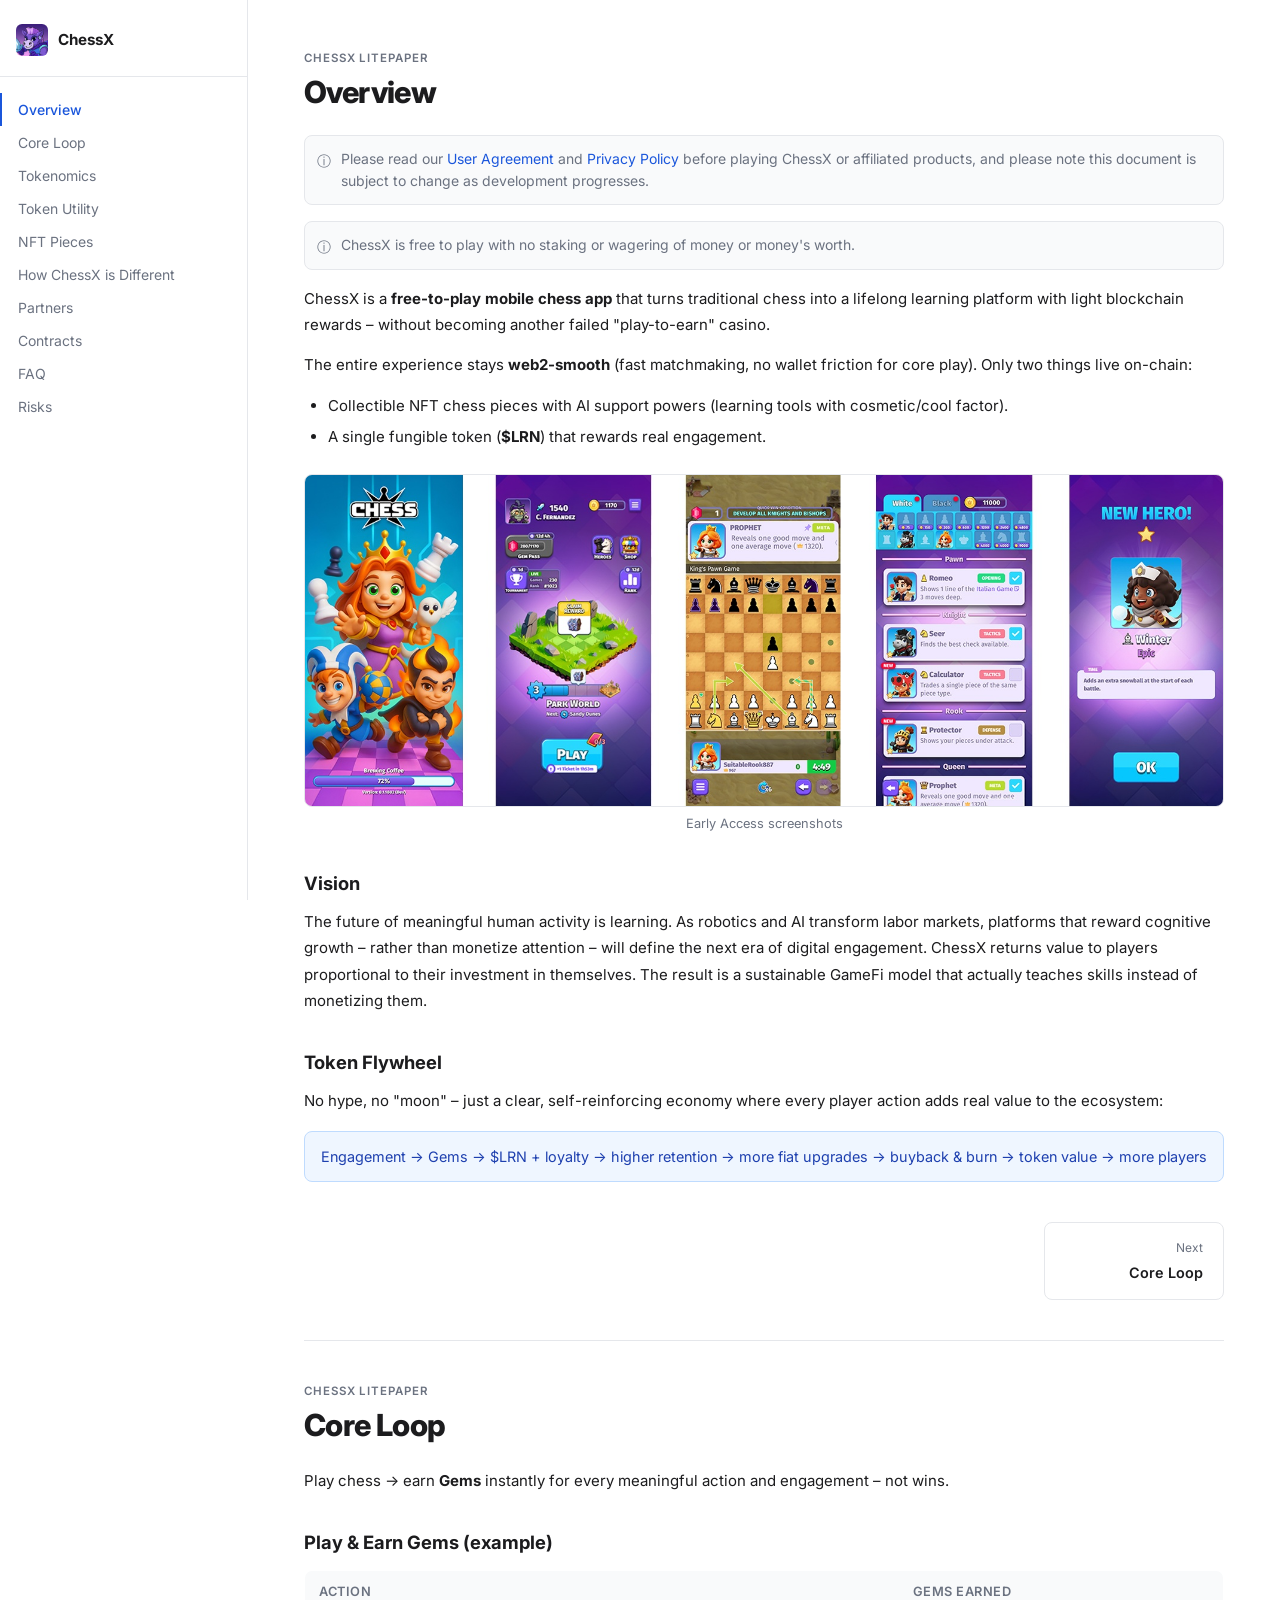
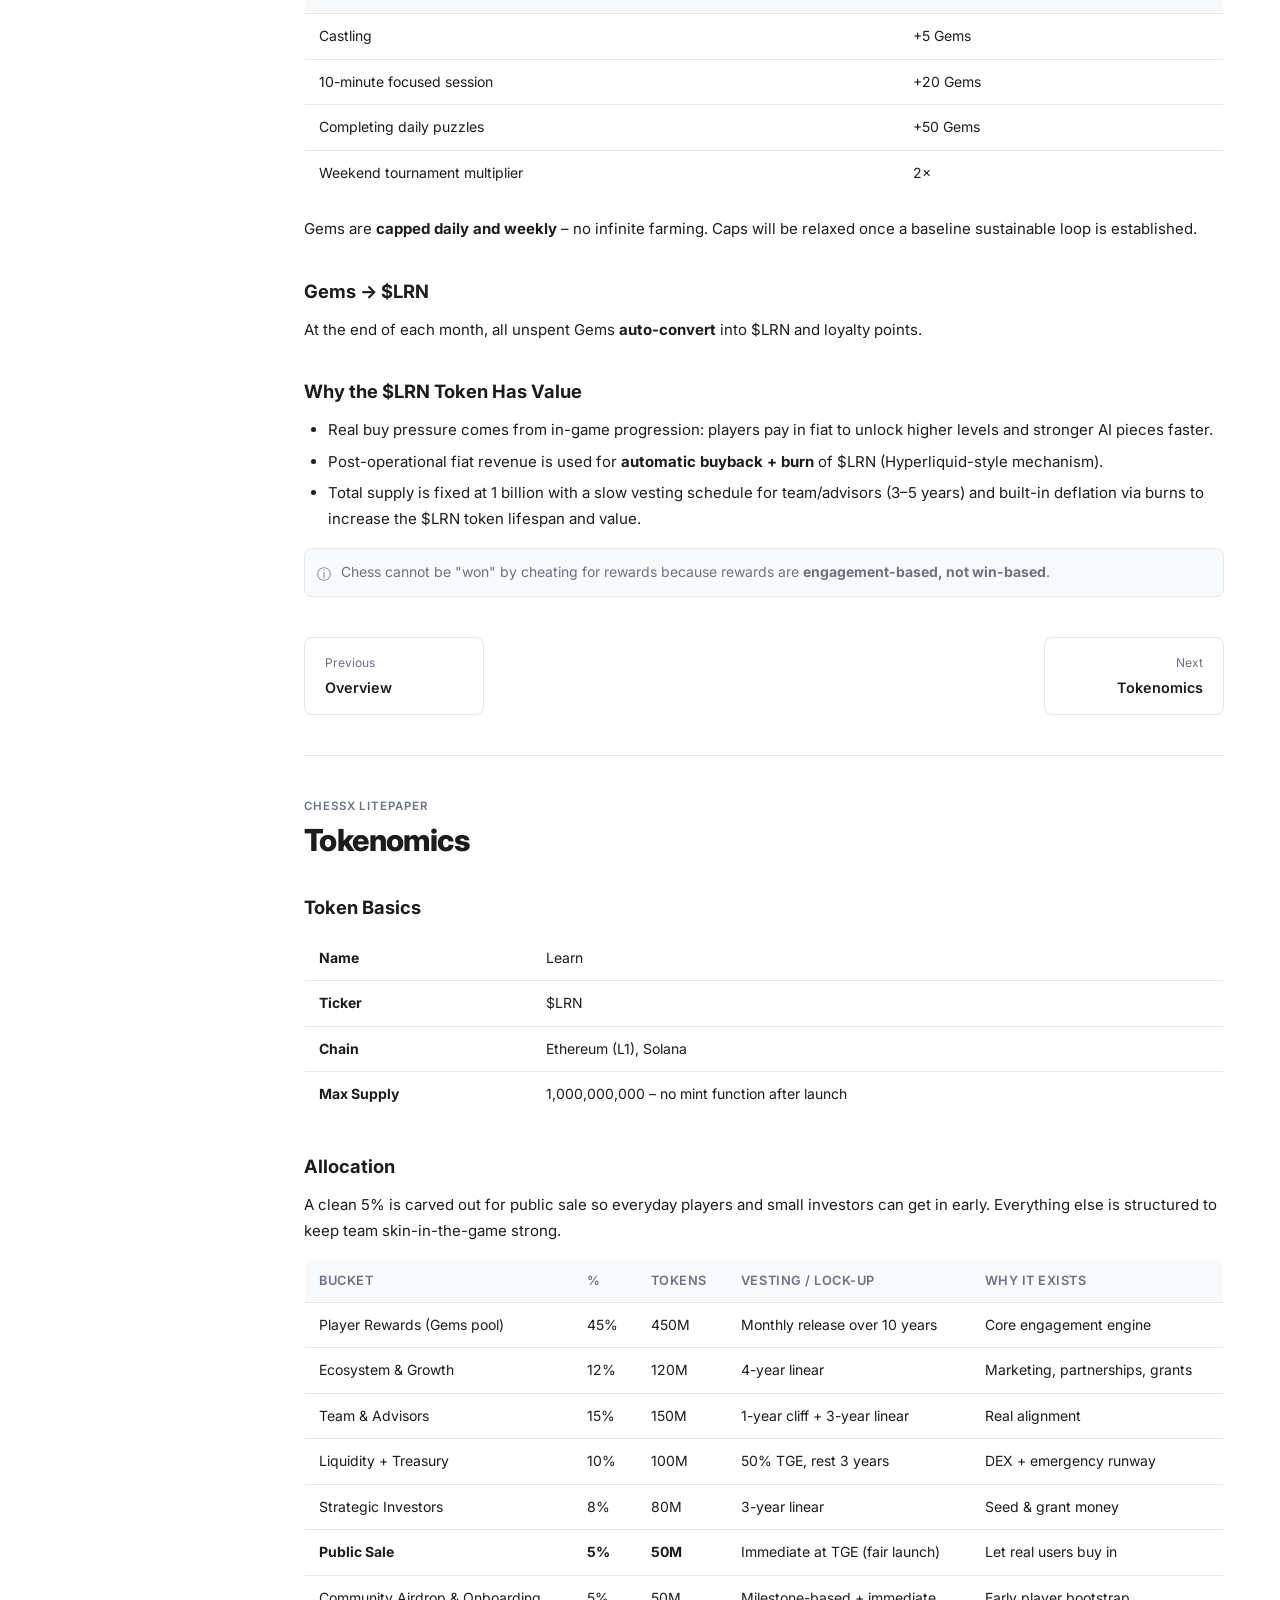
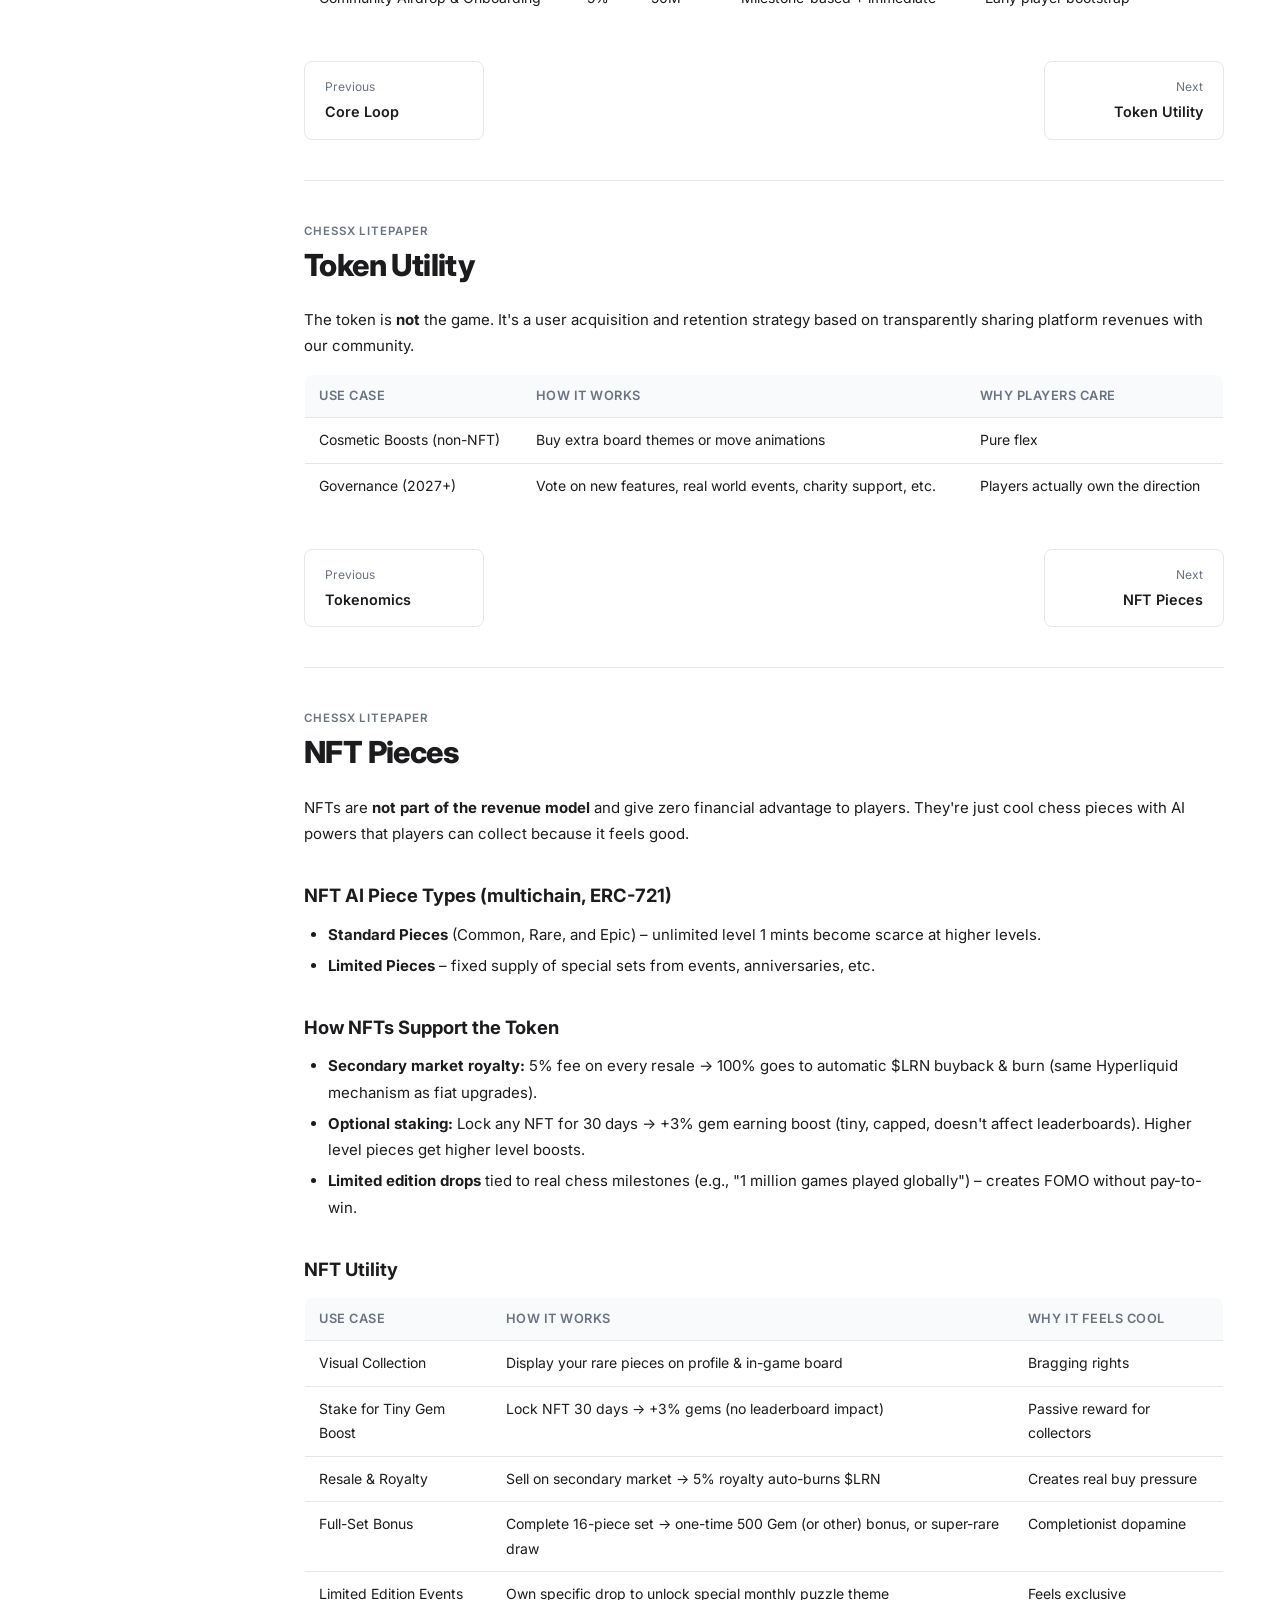
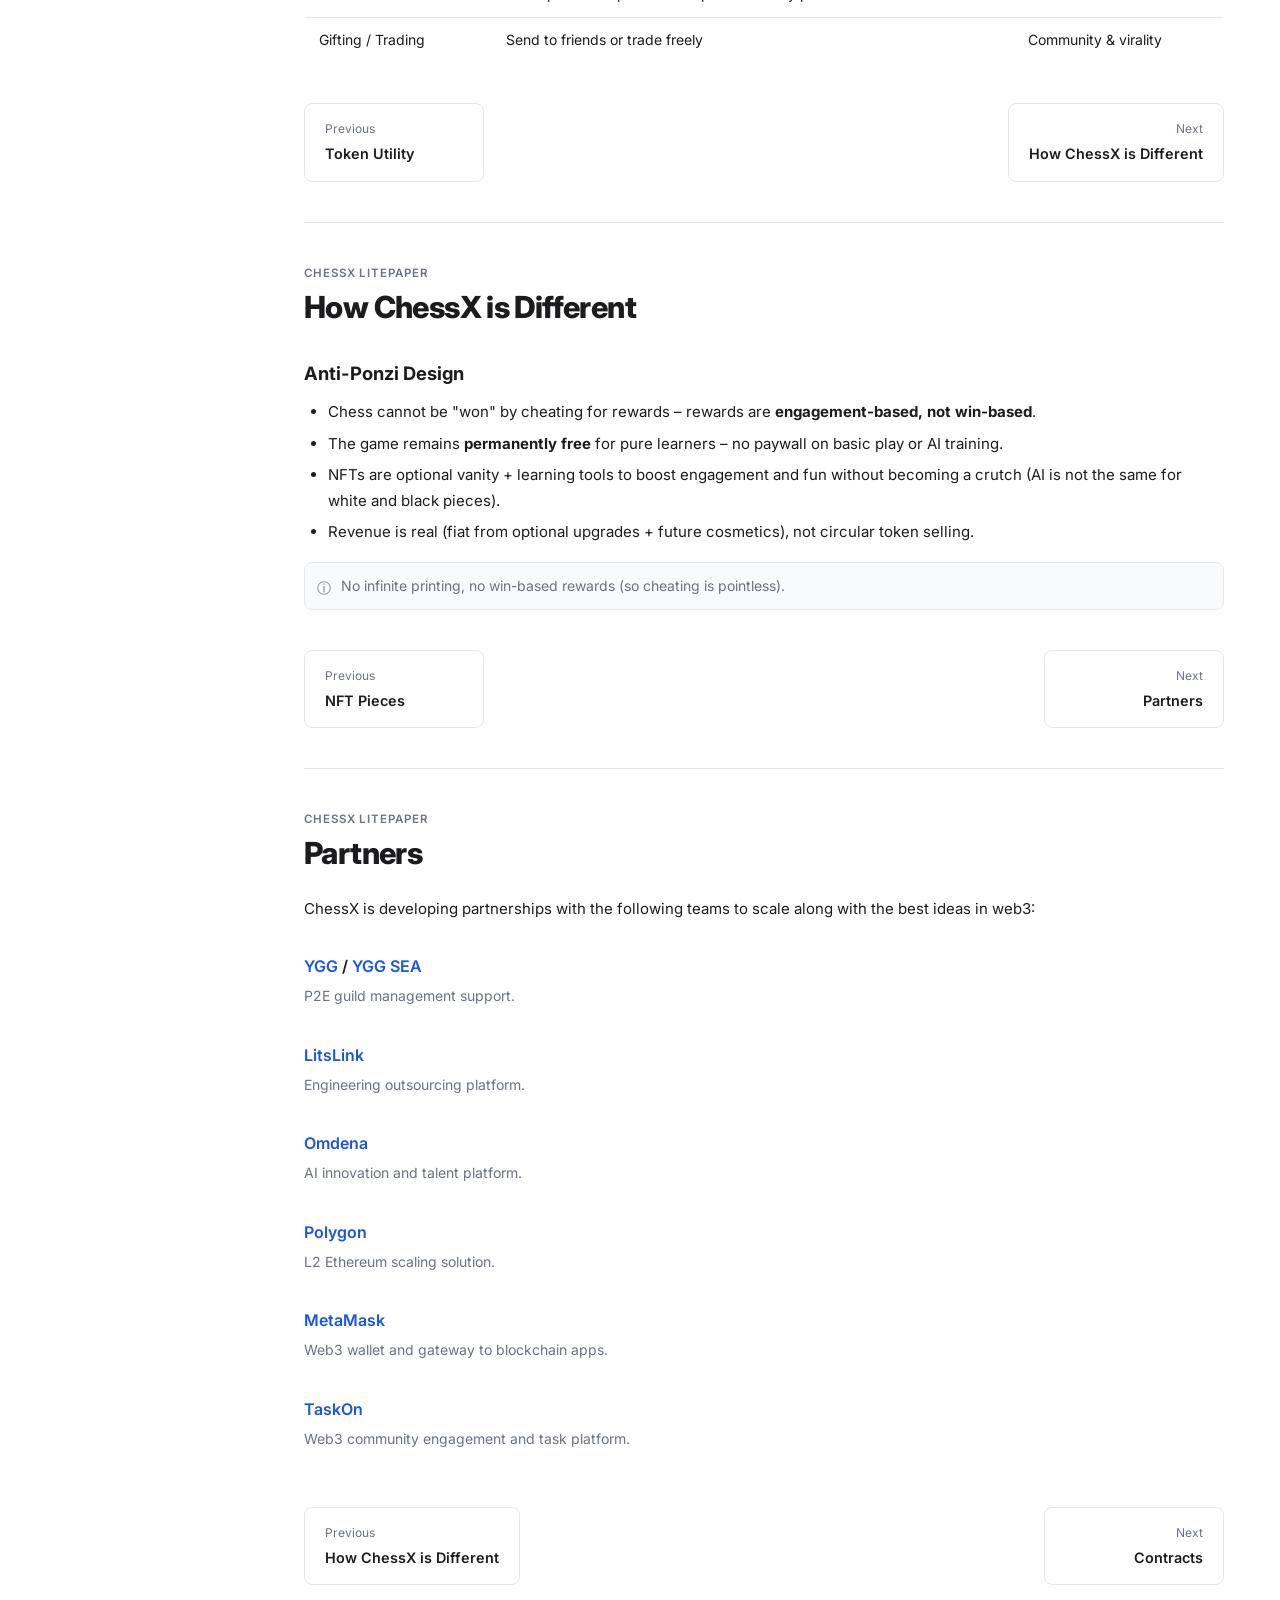
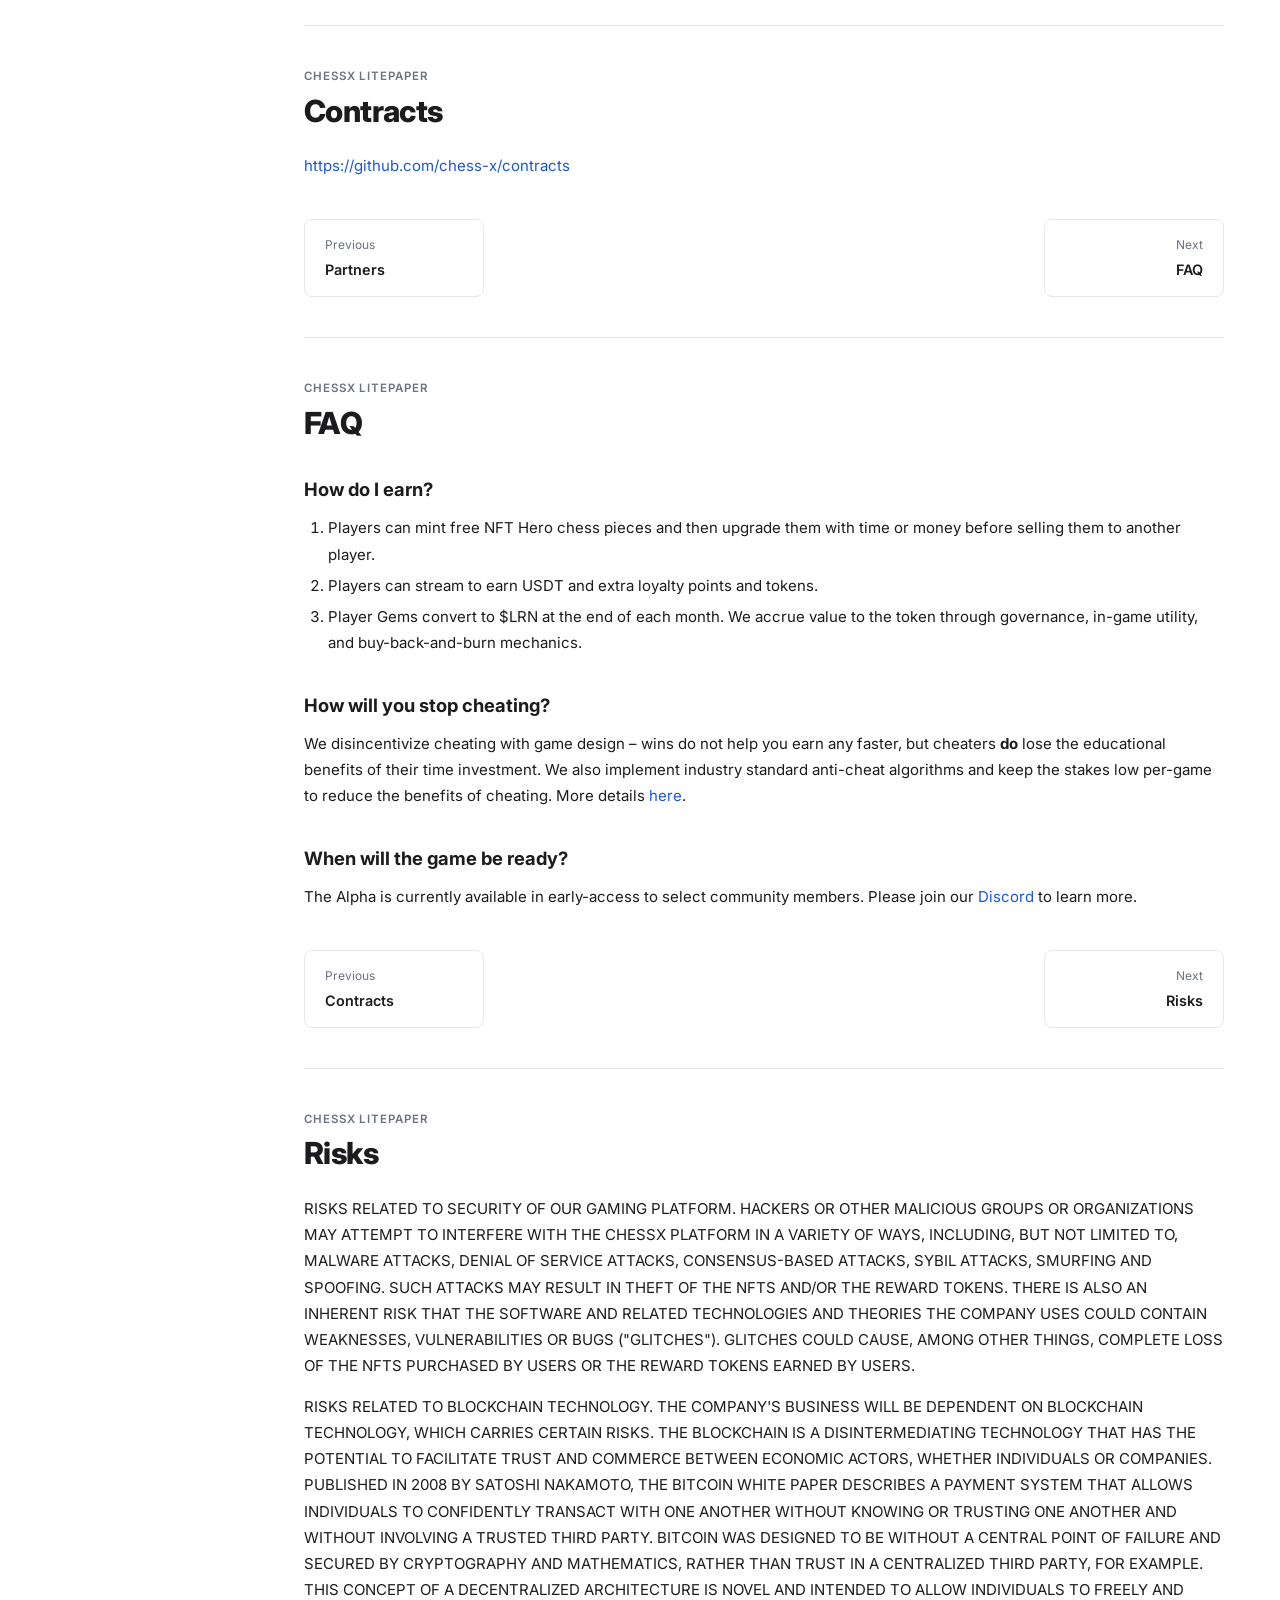
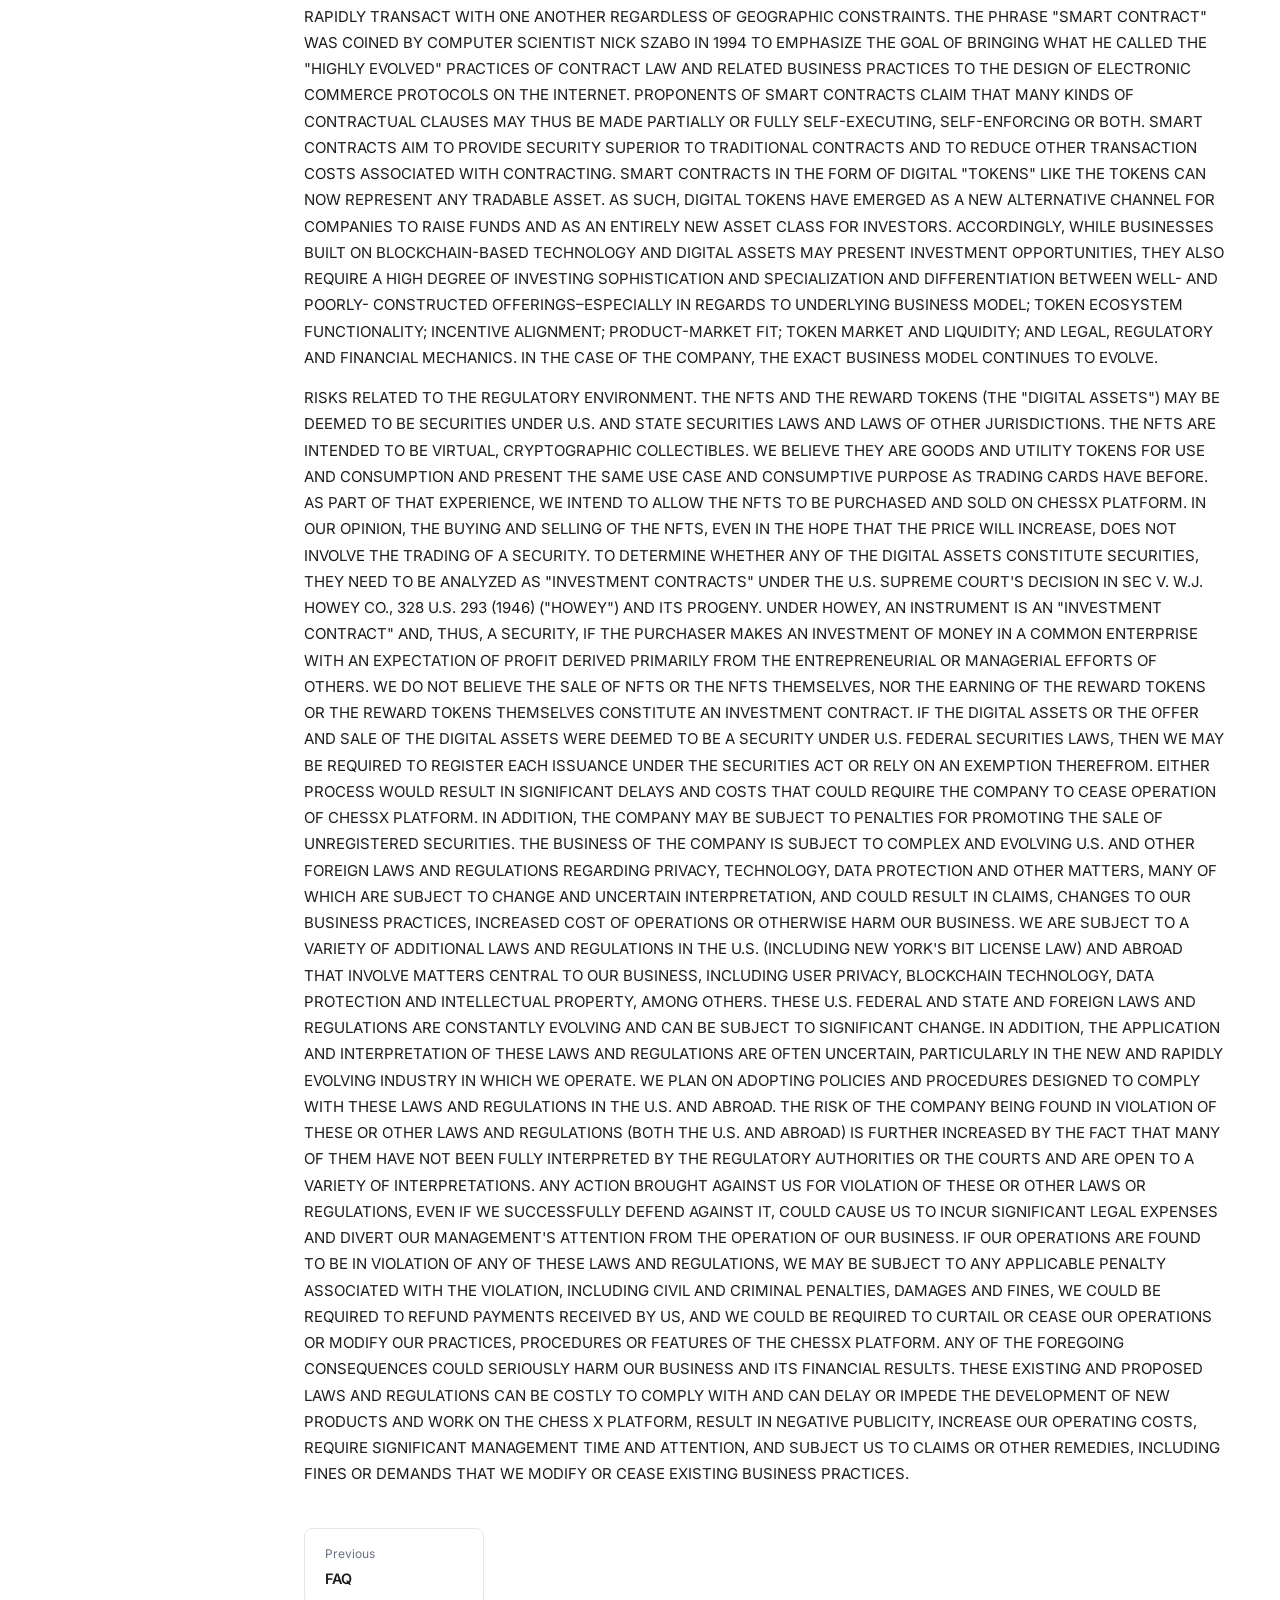
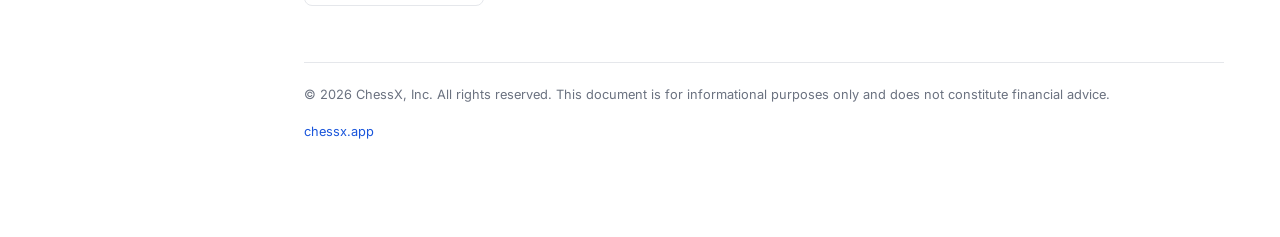
==== commit 4c995057: "Switch screenshot to JPG with white background fill Co-Authored-By: Claude Sonnet 4.6 <noreply@anthr" ====
--- a/index.html
+++ b/index.html
@@ -83,7 +83,7 @@
       </ul>
 
       <div class="screenshot-row">
-        <img src="images/ea-ios-screen-composite-1536x553.png" alt="ChessX alpha screenshots" />
+        <img src="images/ea-ios-screen-composite-1536x553.jpg" alt="ChessX alpha screenshots" />
       </div>
       <p class="caption">Early Access screenshots</p>
 
@@ -92,7 +92,7 @@
 
       <h2>Token Flywheel</h2>
 
-      <p>No hype, no "moon" – just a clear, self-reinforcing economy where every player action adds real value to the ecosystem.</p>
+      <p>No hype, no "moon" – just a clear, self-reinforcing economy where every player action adds real value to the ecosystem:</p>
 
       <div class="flywheel">
         Engagement → Gems → $LRN + loyalty → higher retention → more fiat upgrades → buyback &amp; burn → token value → more players
--- a/styles.css
+++ b/styles.css
@@ -190,7 +190,6 @@
   border-radius: 8px;
   border: 1px solid var(--border);
   display: block;
-  background: #000000;
 }
 
 .caption {
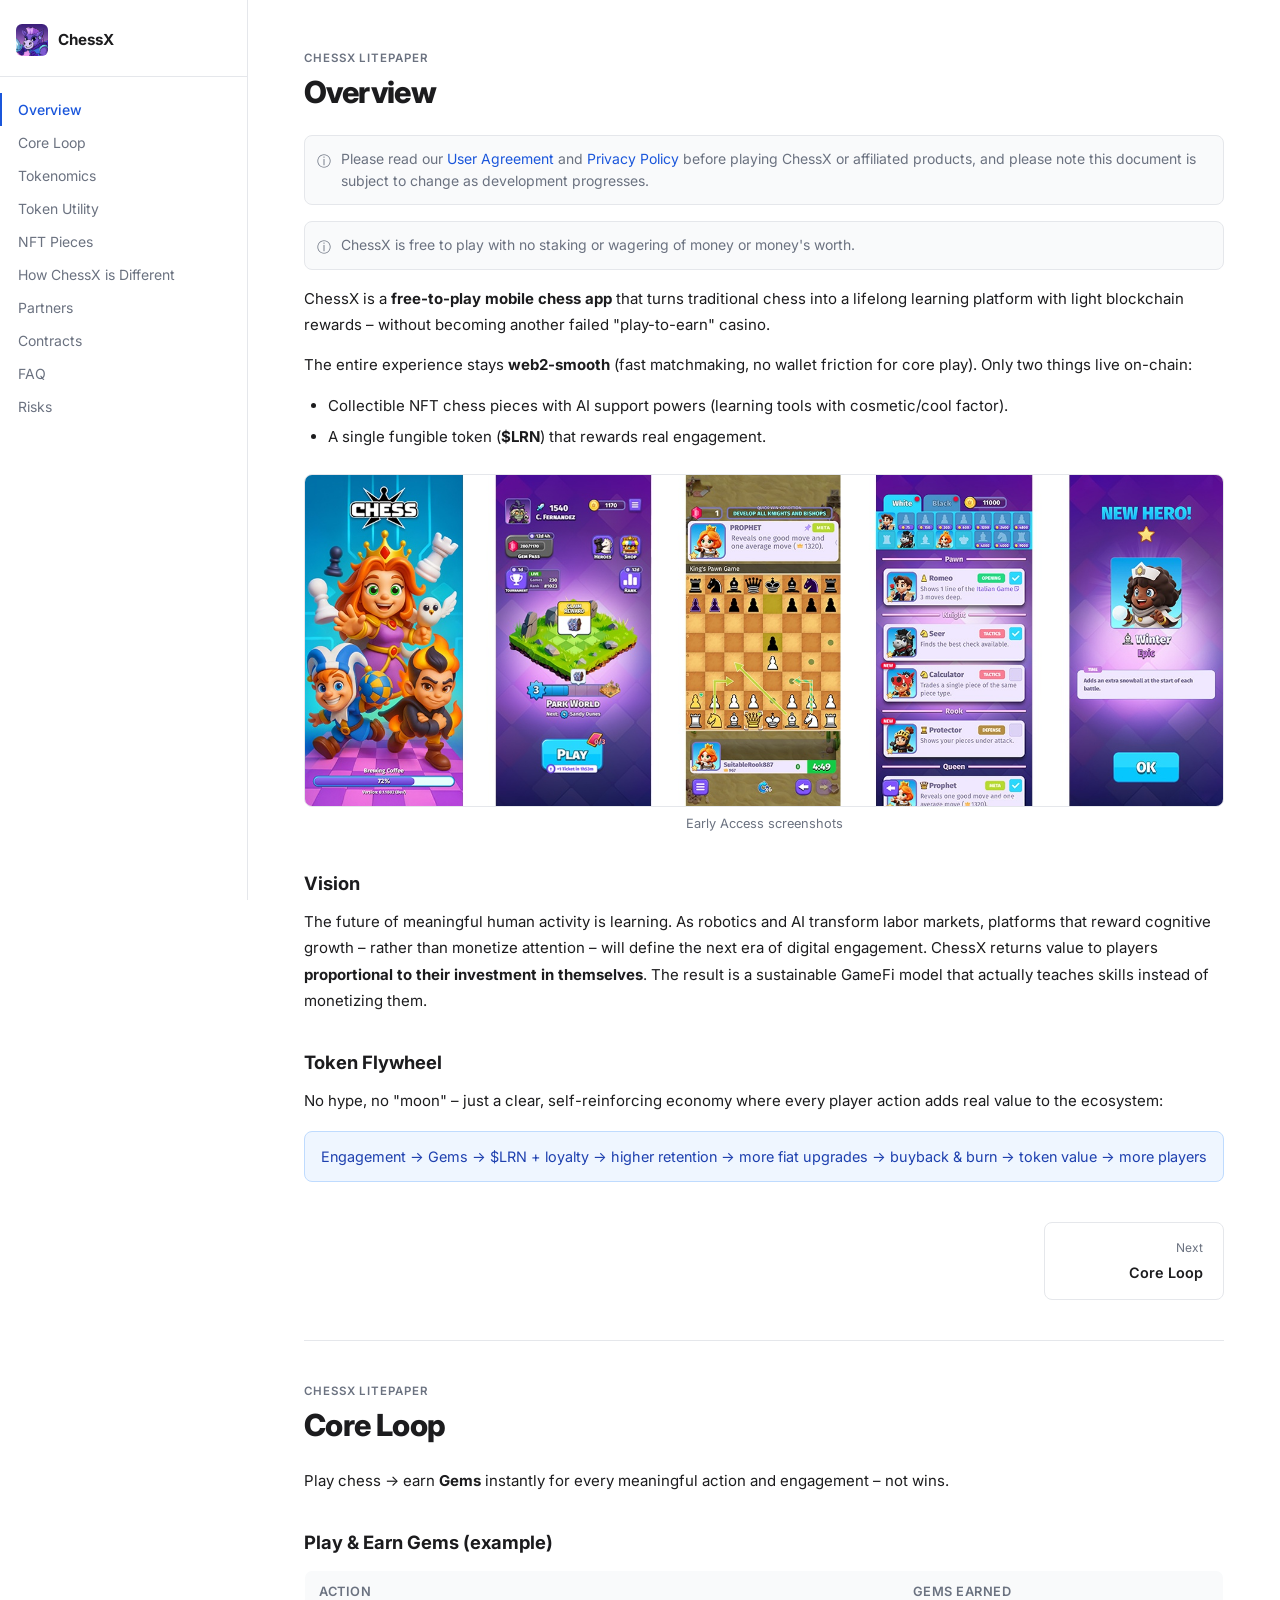
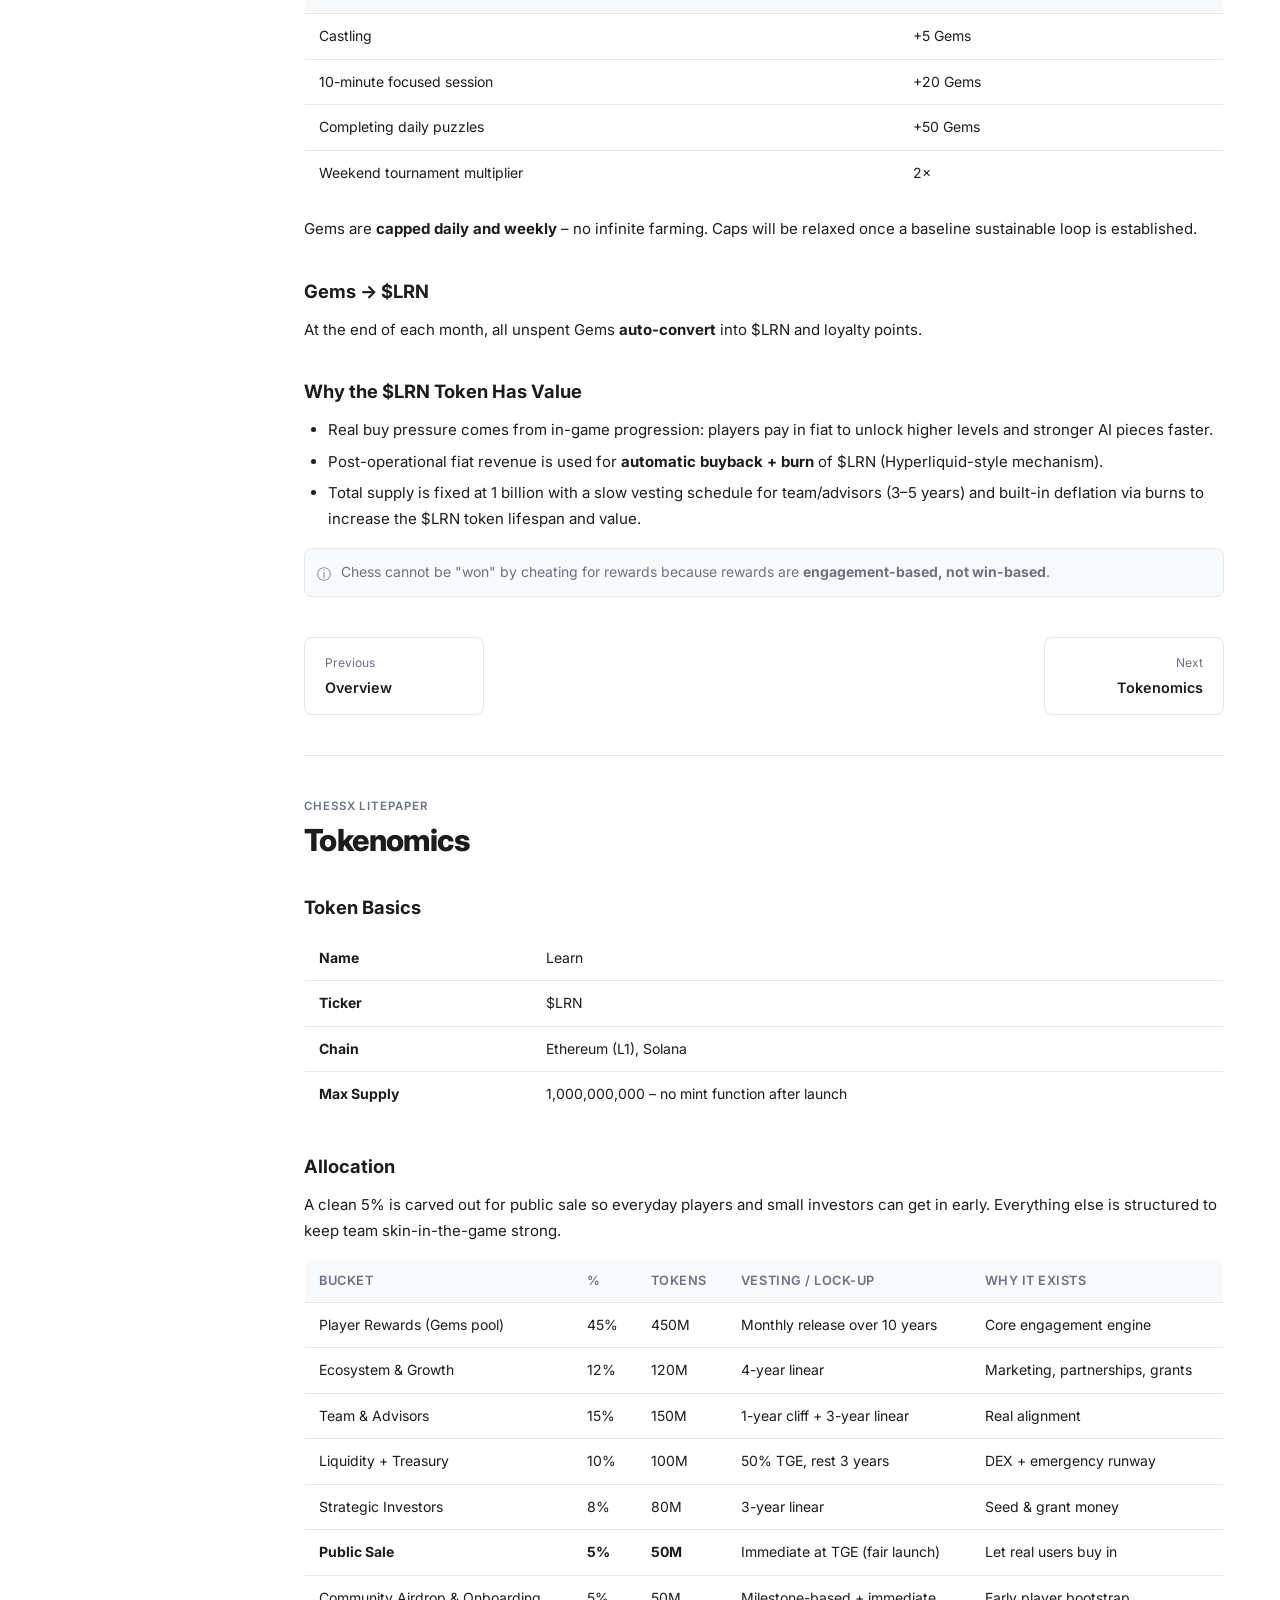
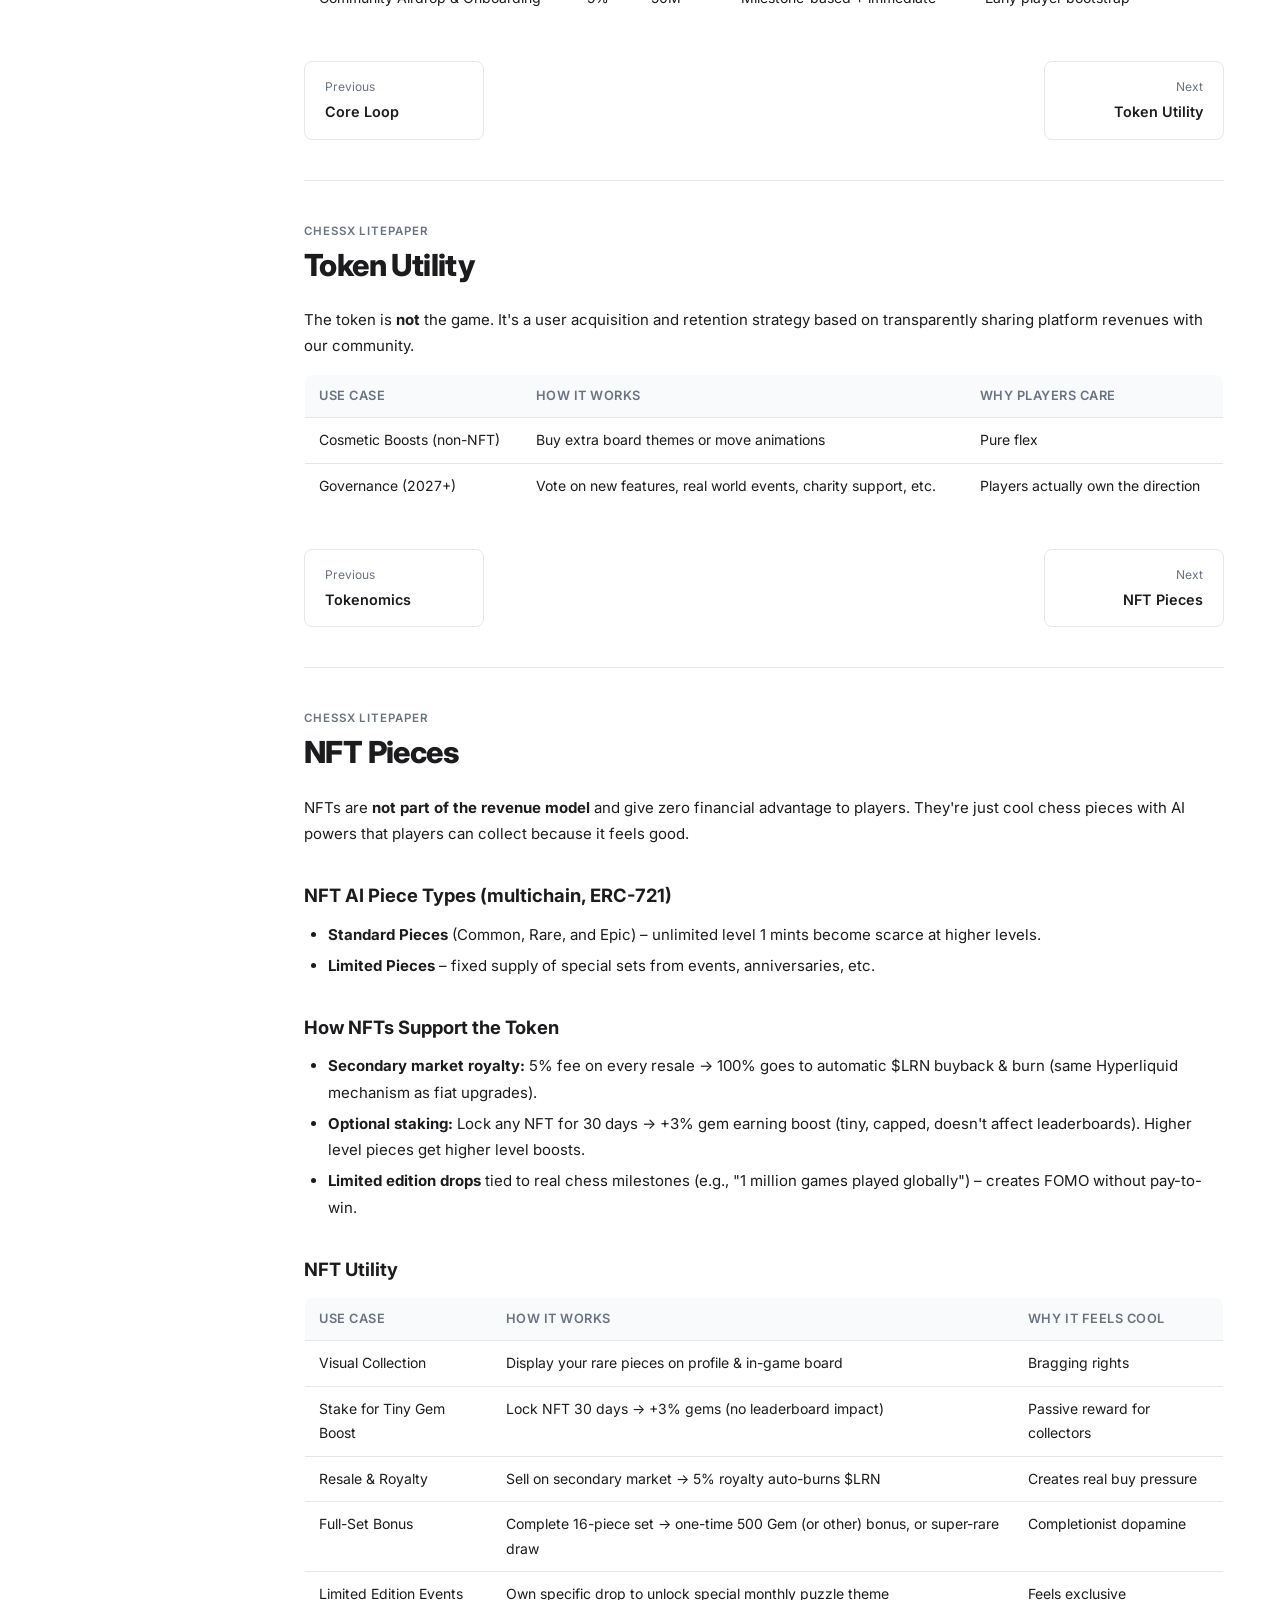
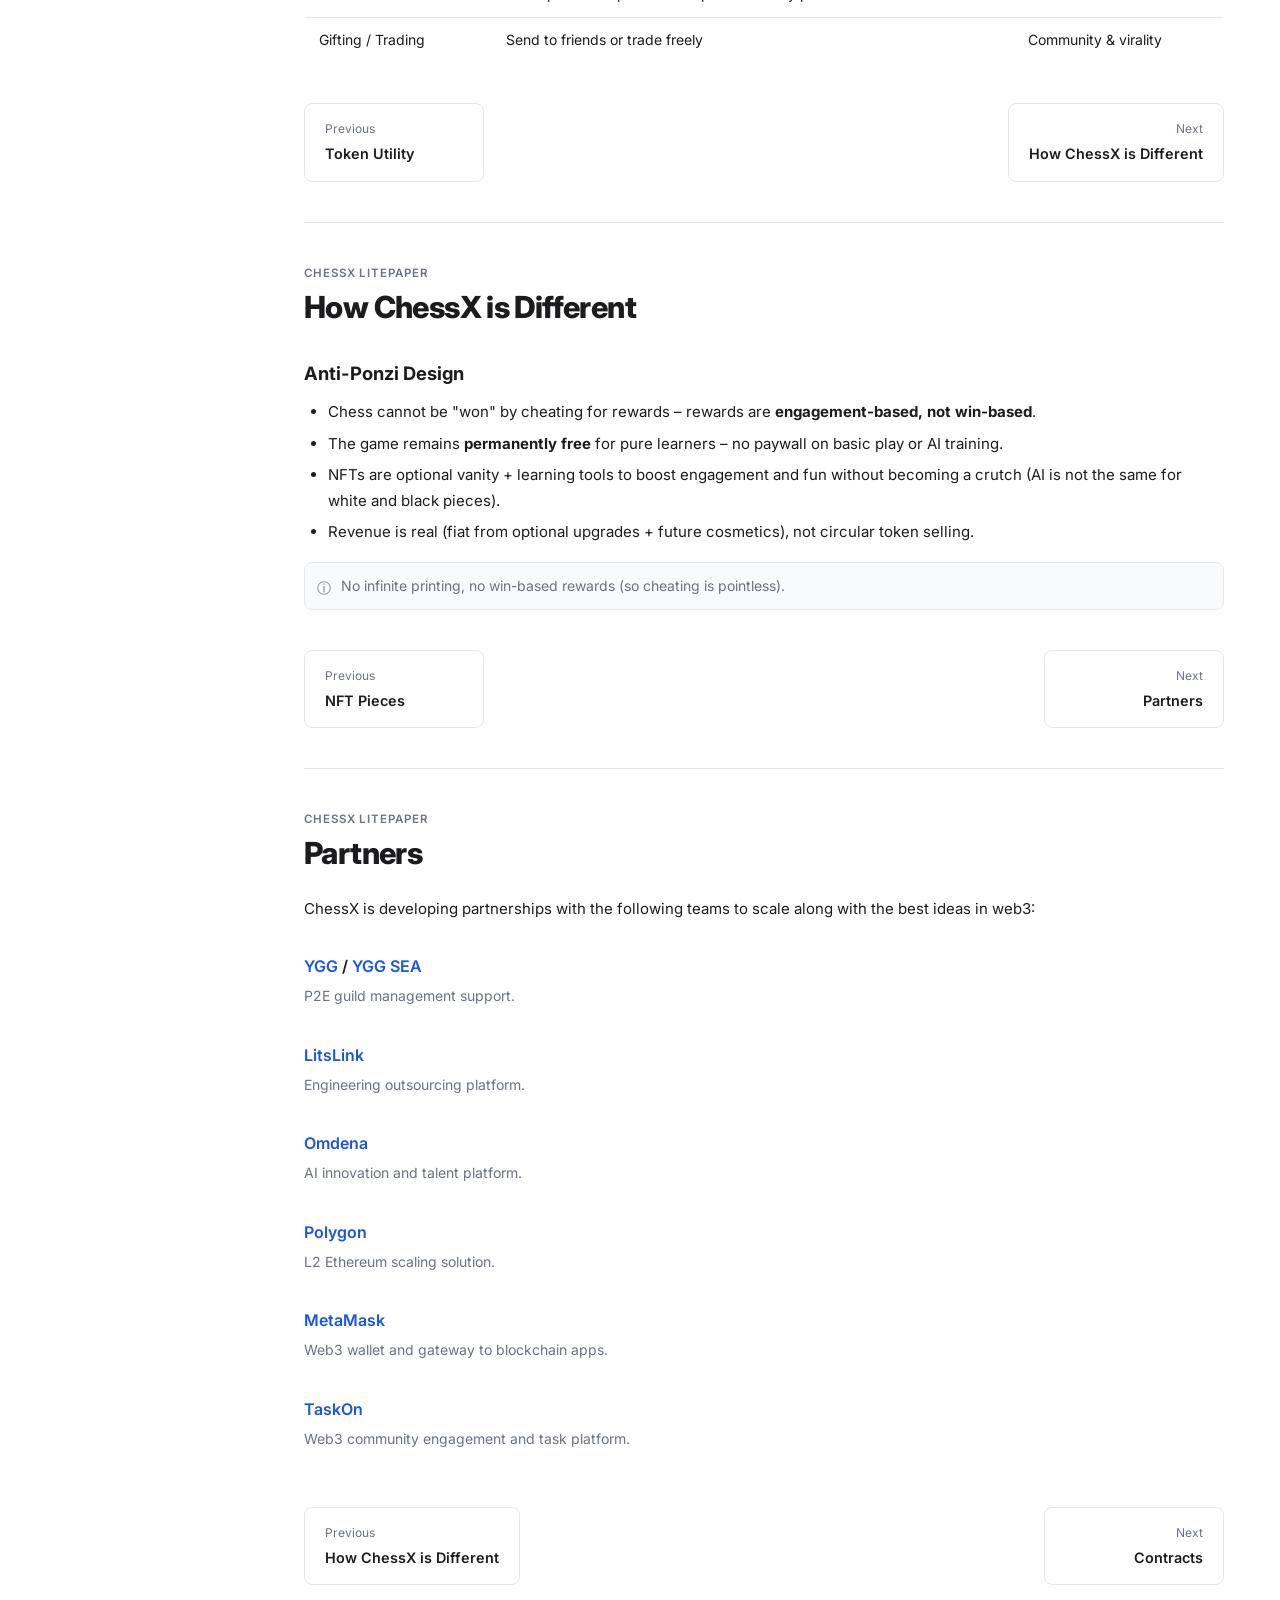
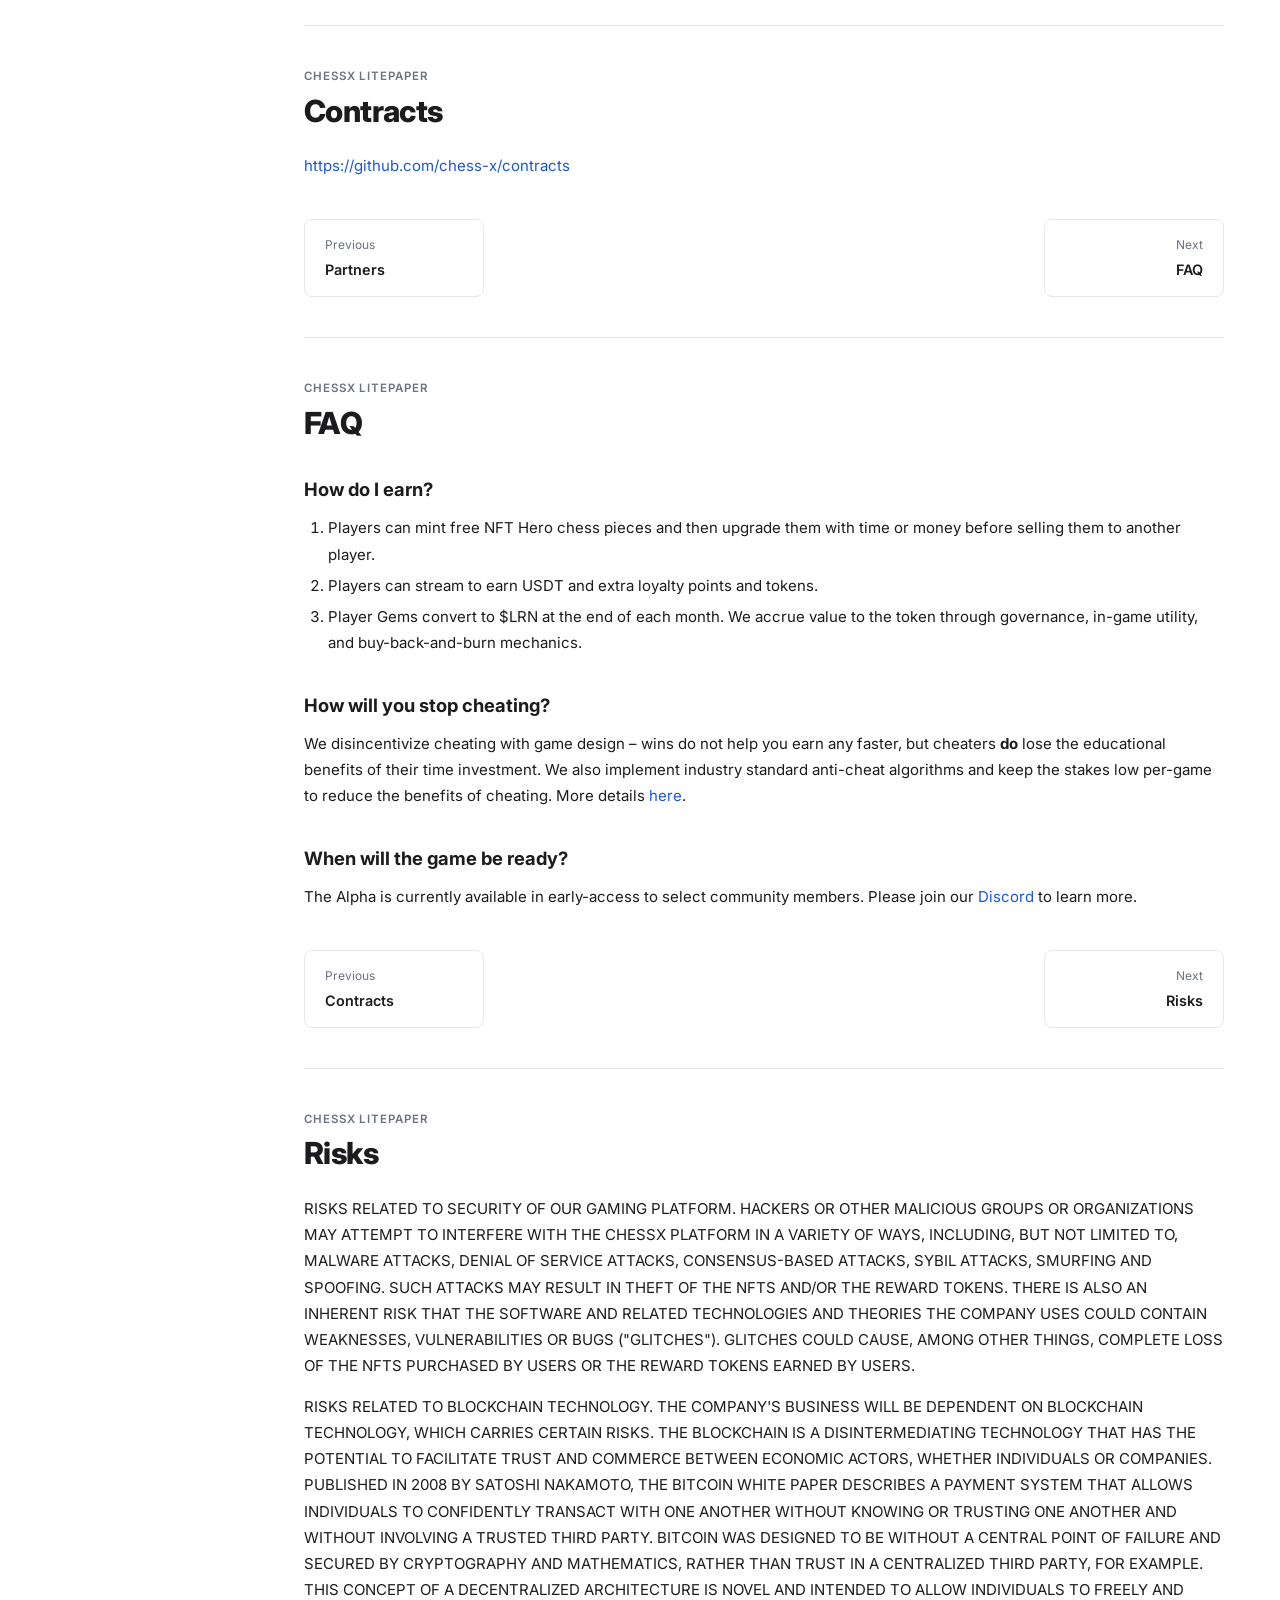
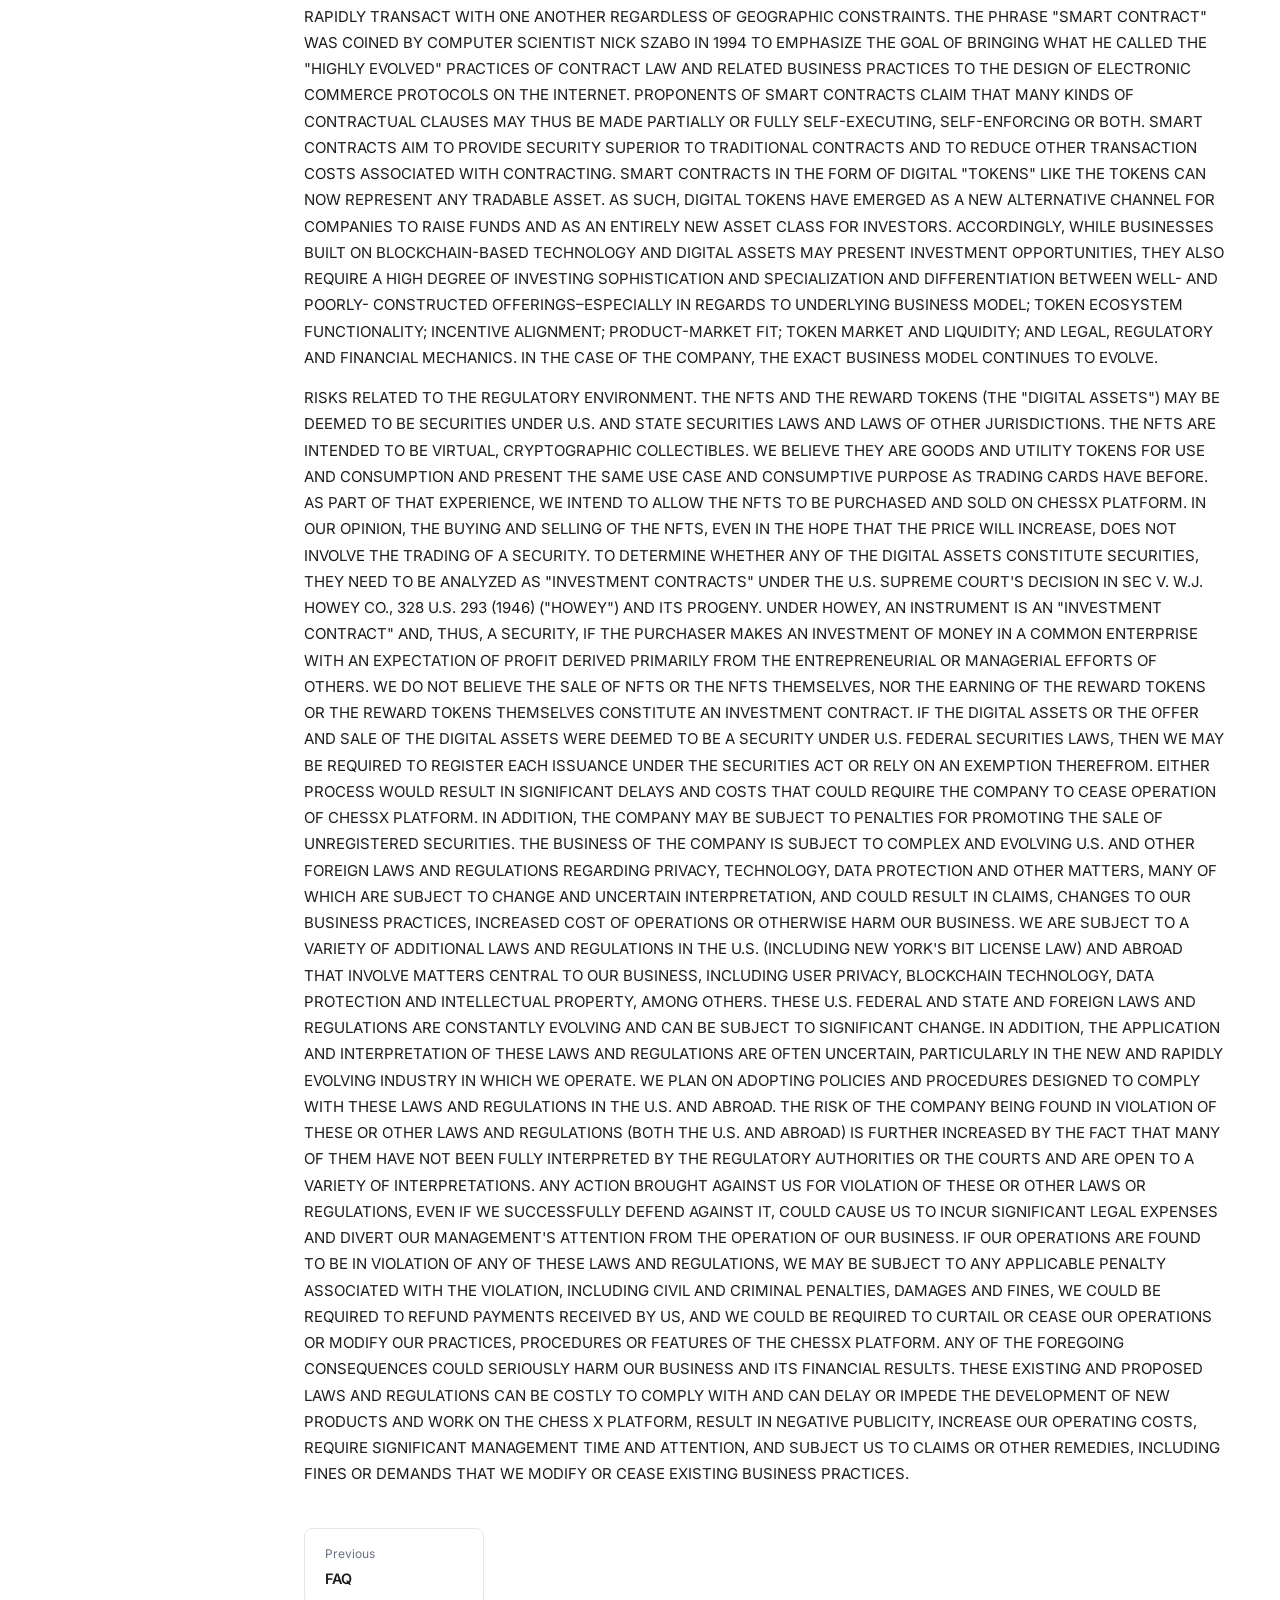
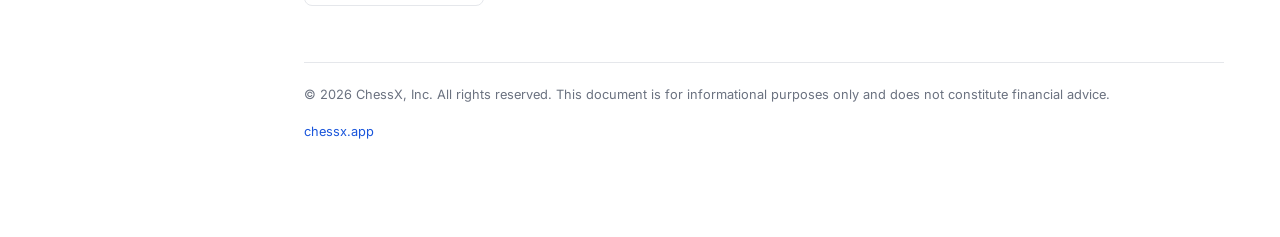
==== commit 14f2079a: "Bold 'proportional to their investment in themselves' in Vision Co-Authored-By: Claude Sonnet 4.6 <n" ====
--- a/index.html
+++ b/index.html
@@ -88,7 +88,7 @@
       <p class="caption">Early Access screenshots</p>
 
       <h2>Vision</h2>
-      <p>The future of meaningful human activity is learning. As robotics and AI transform labor markets, platforms that reward cognitive growth – rather than monetize attention – will define the next era of digital engagement. ChessX returns value to players proportional to their investment in themselves. The result is a sustainable GameFi model that actually teaches skills instead of monetizing them.</p>
+      <p>The future of meaningful human activity is learning. As robotics and AI transform labor markets, platforms that reward cognitive growth – rather than monetize attention – will define the next era of digital engagement. ChessX returns value to players <strong>proportional to their investment in themselves</strong>. The result is a sustainable GameFi model that actually teaches skills instead of monetizing them.</p>
 
       <h2>Token Flywheel</h2>
 
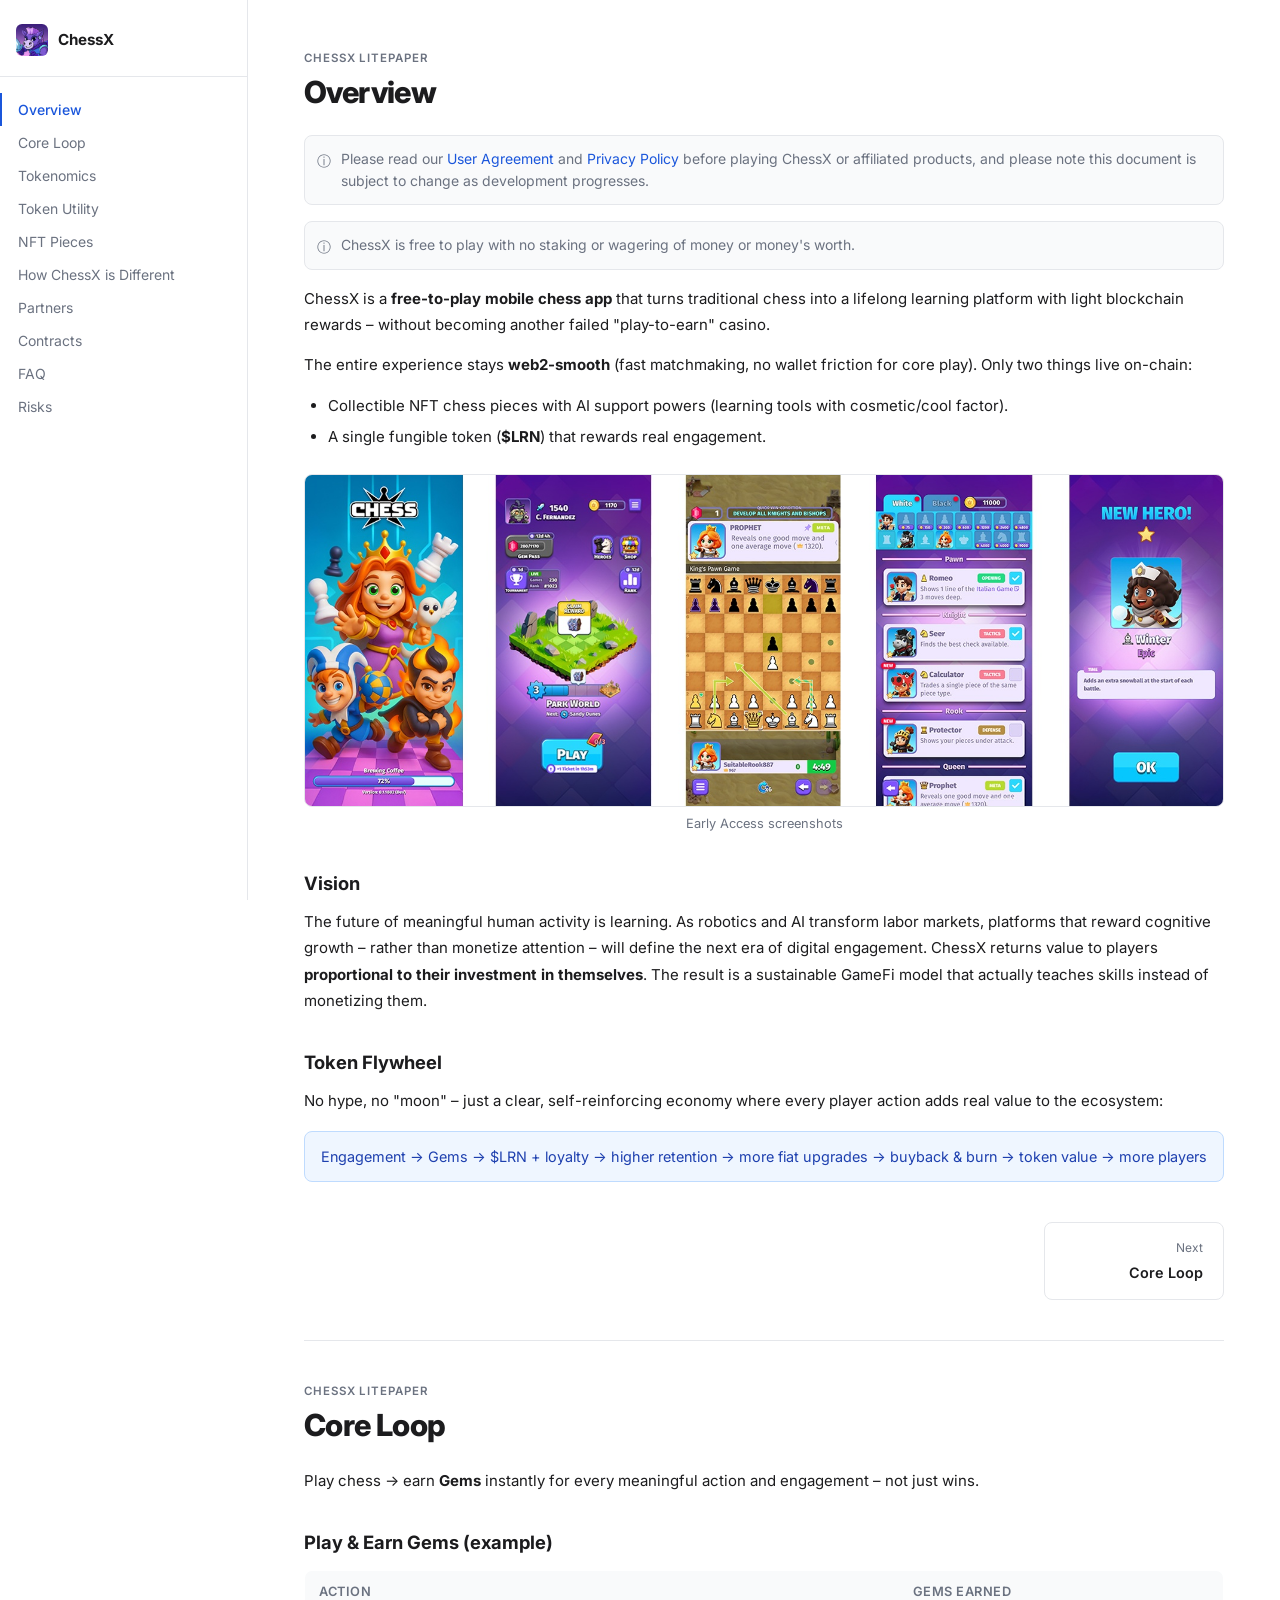
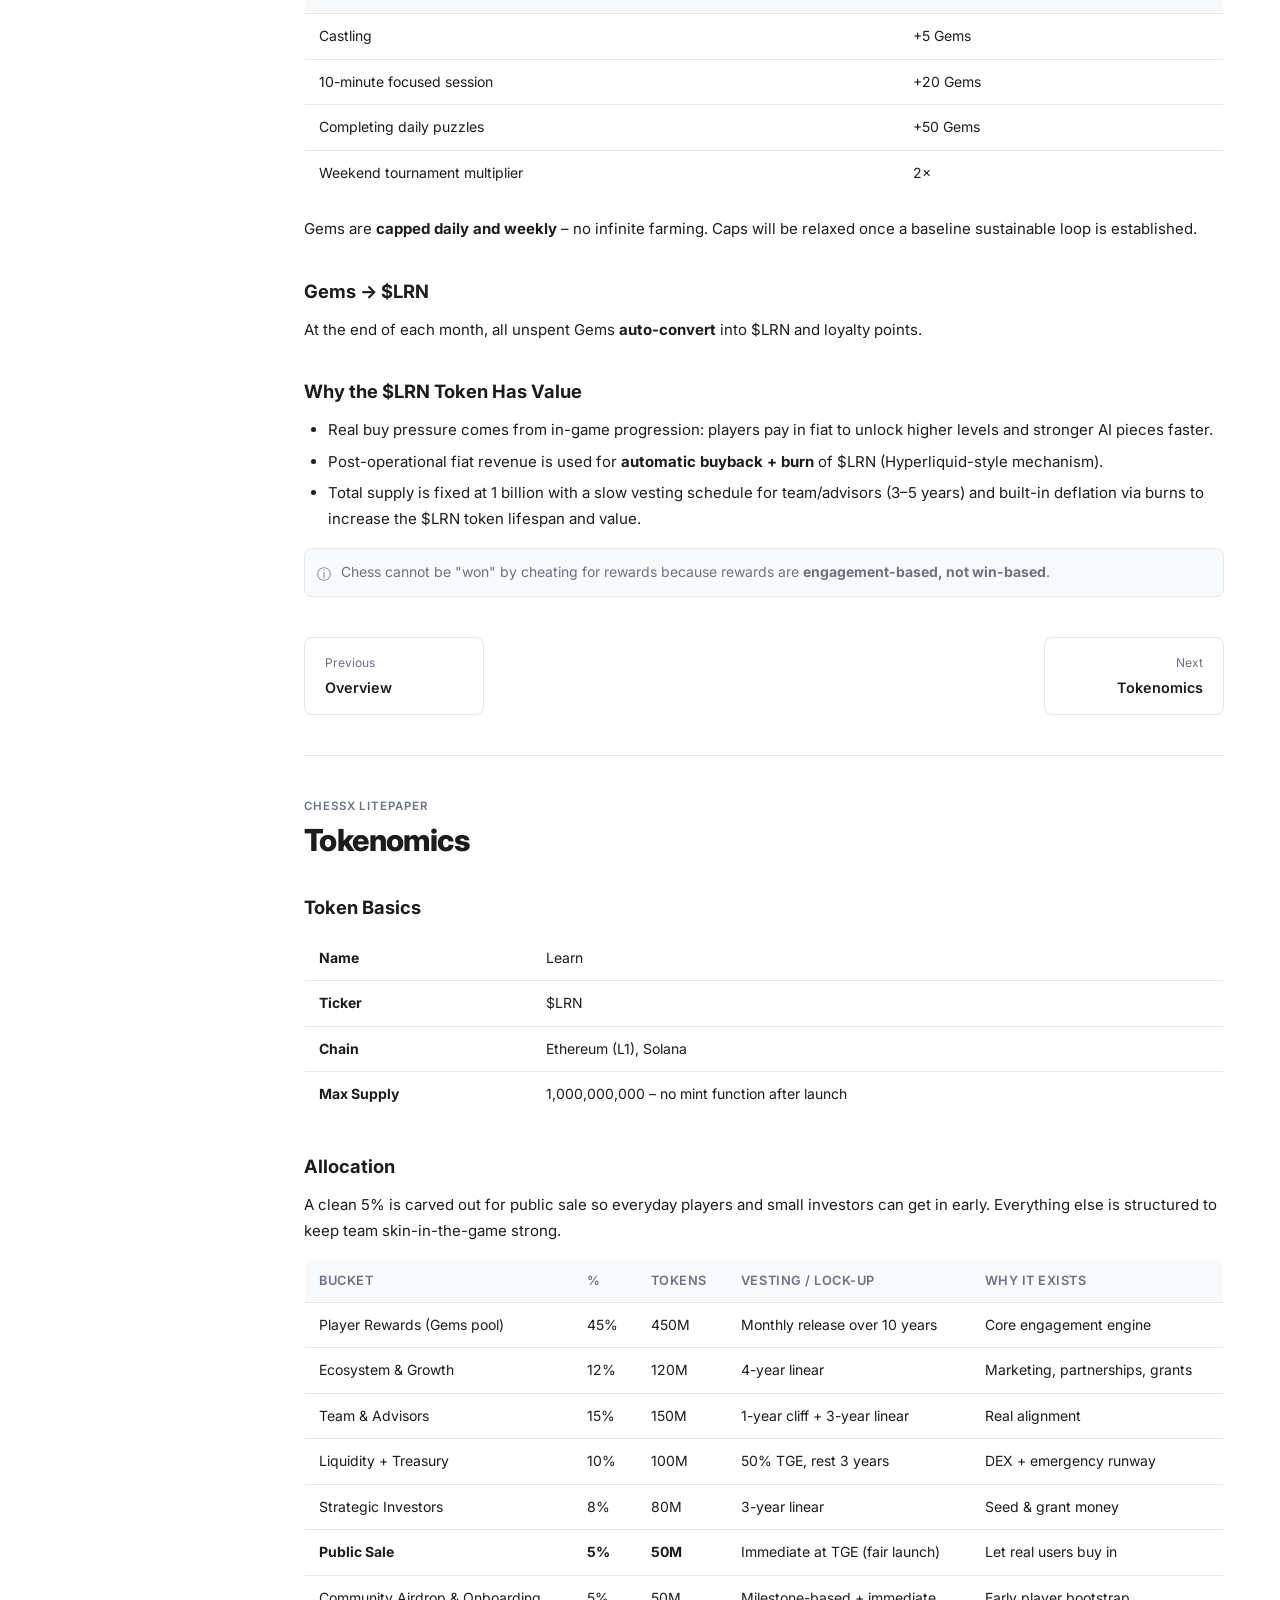
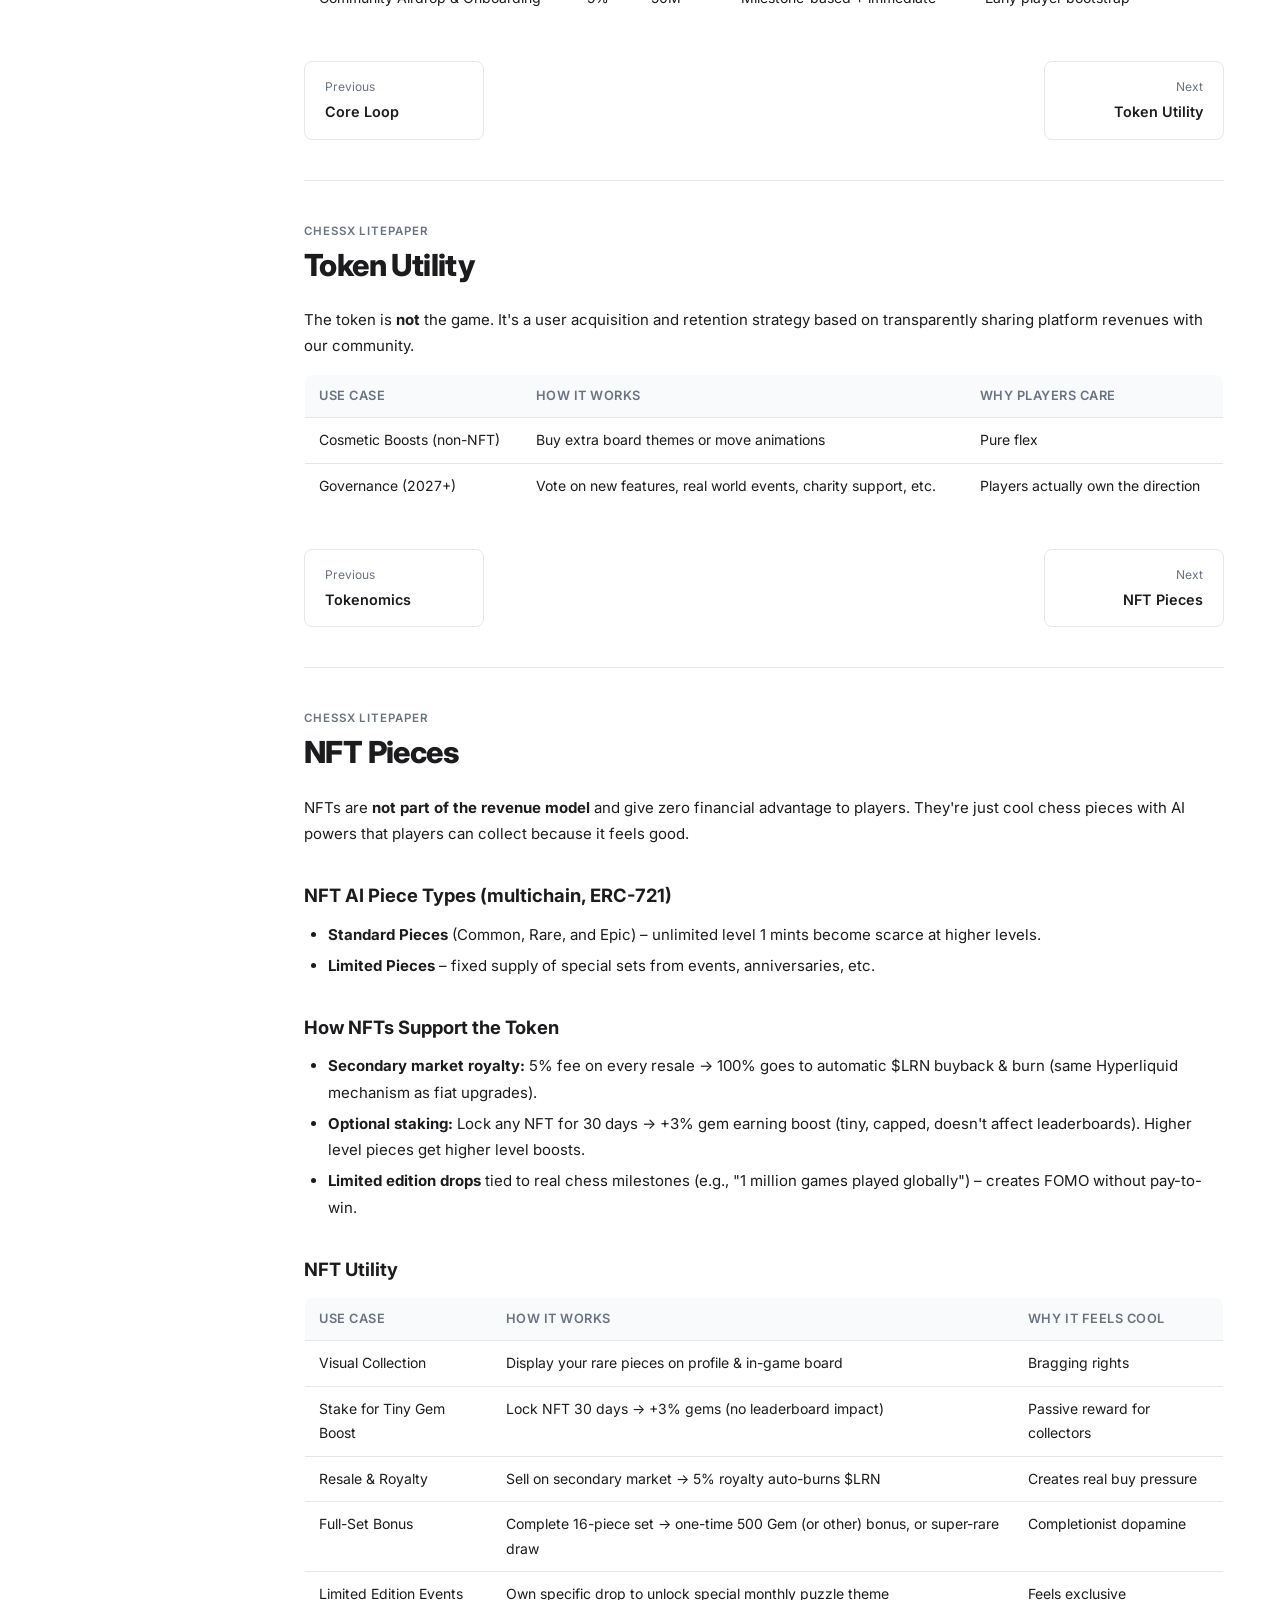
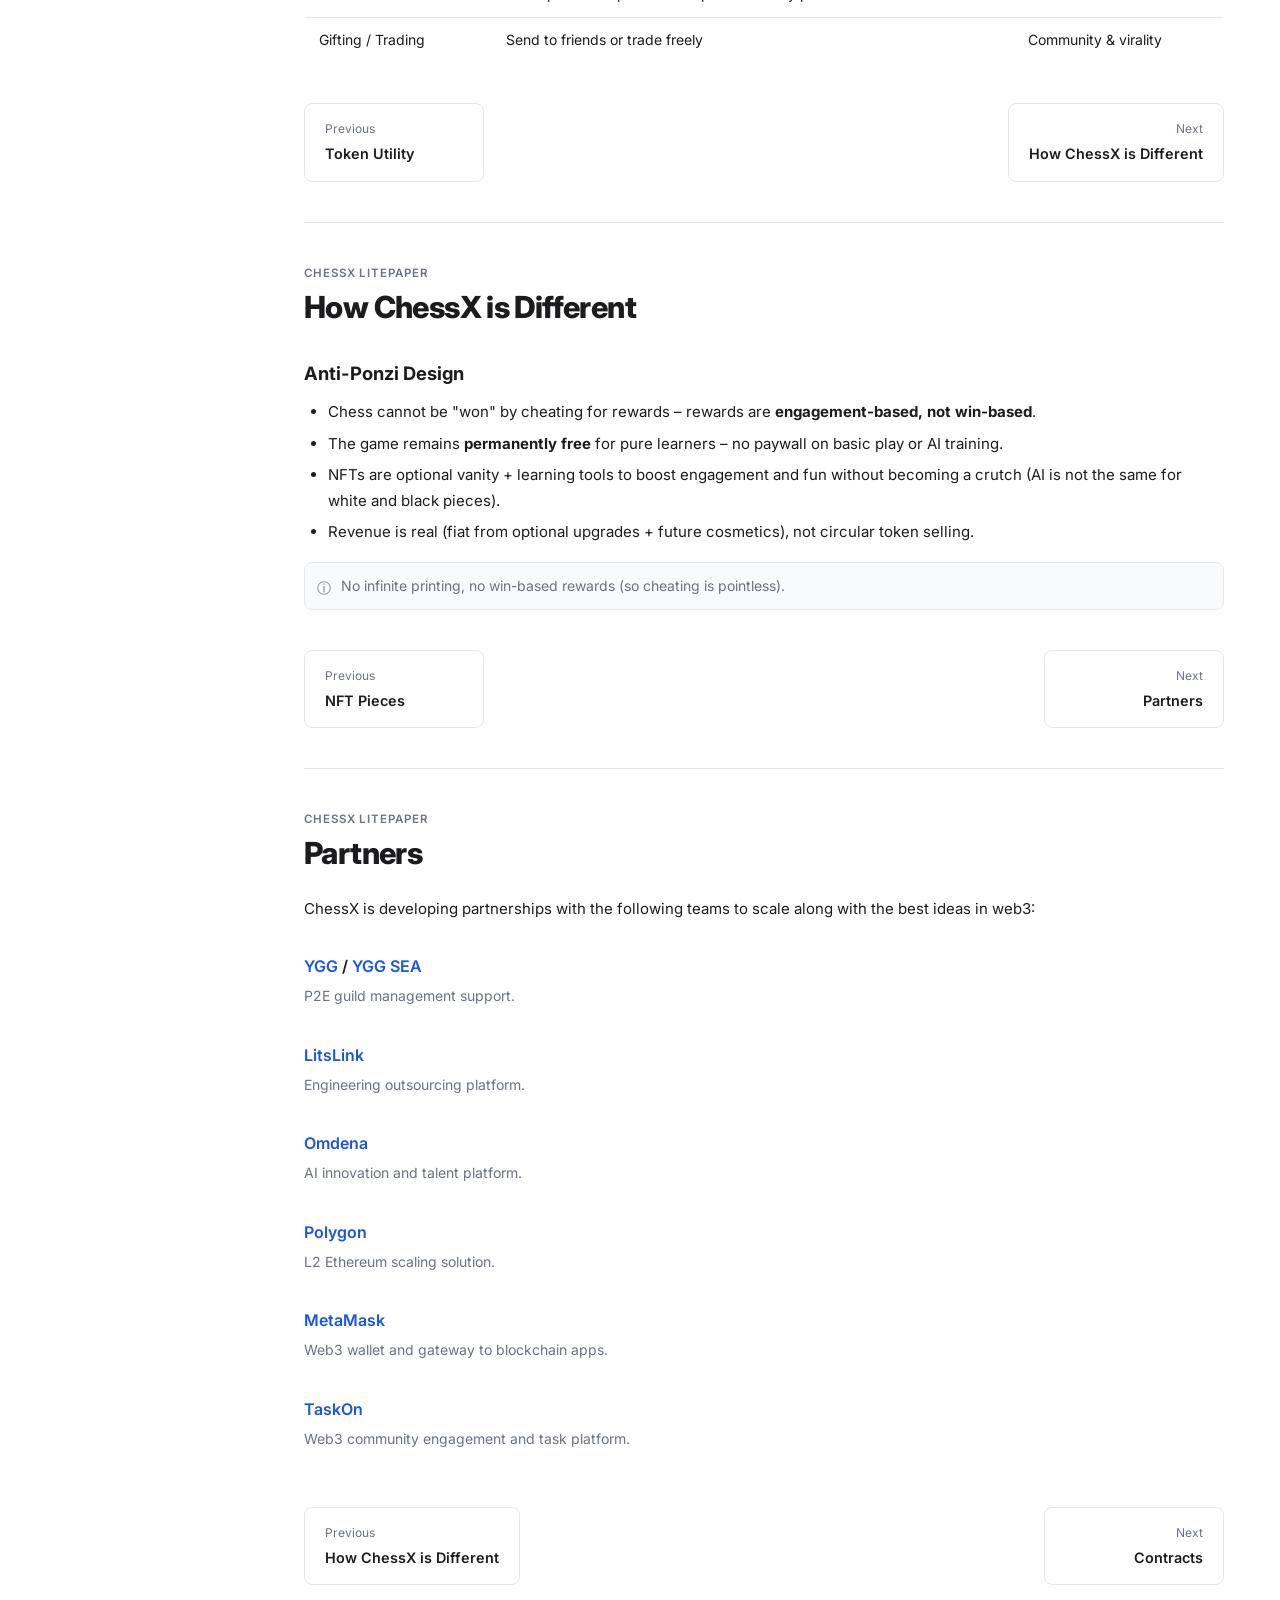
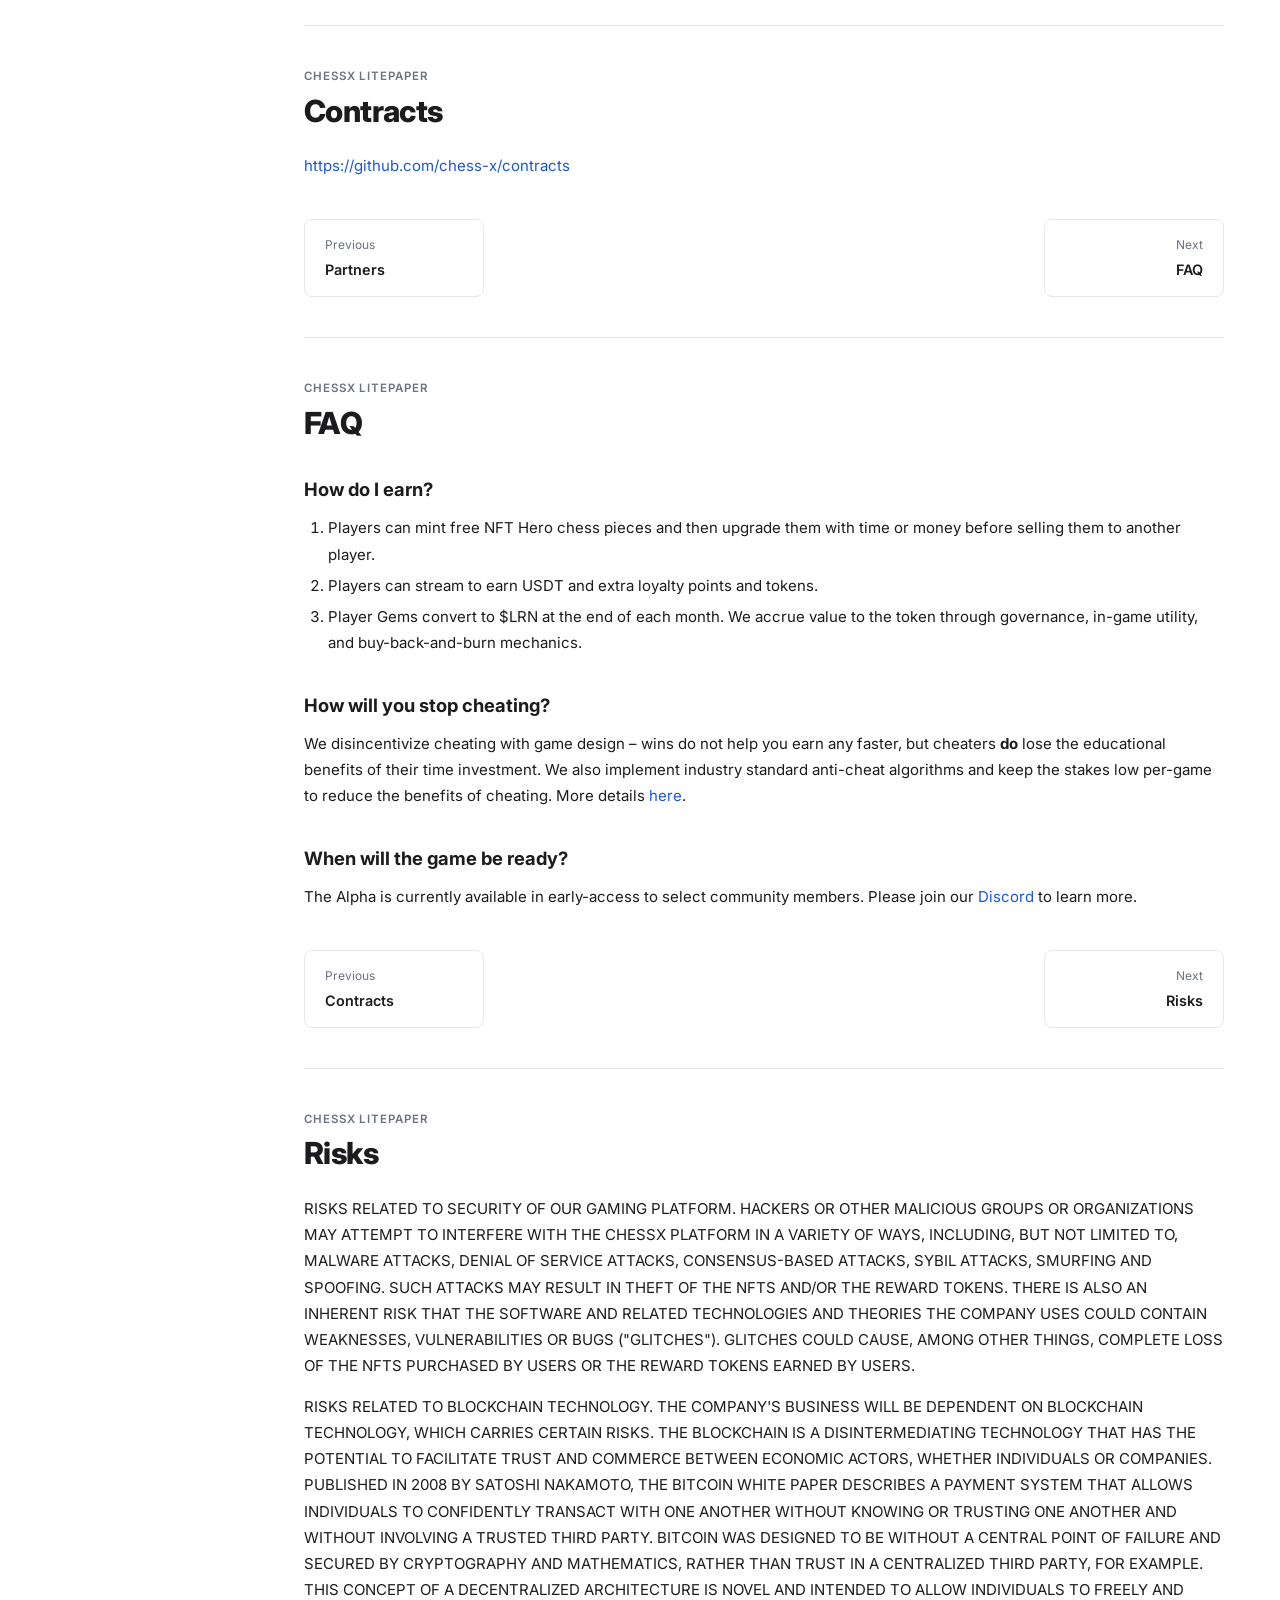
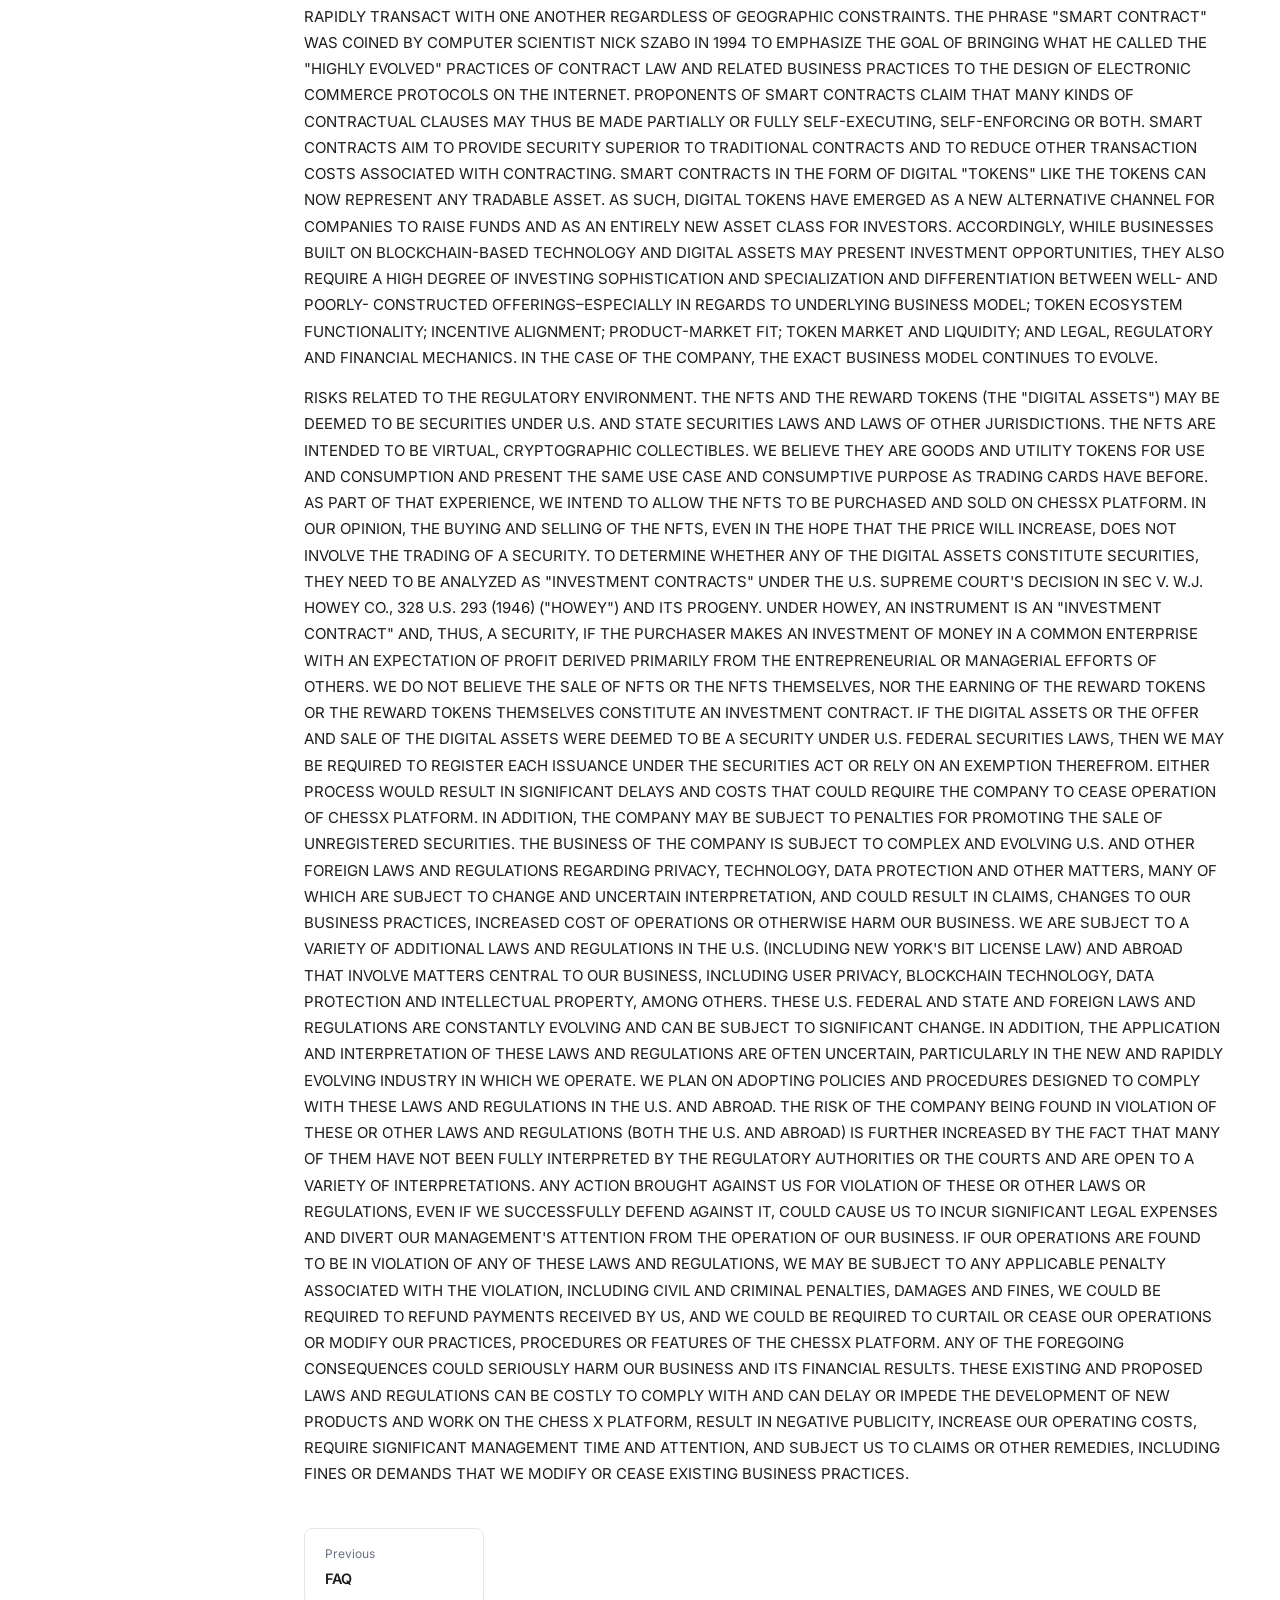
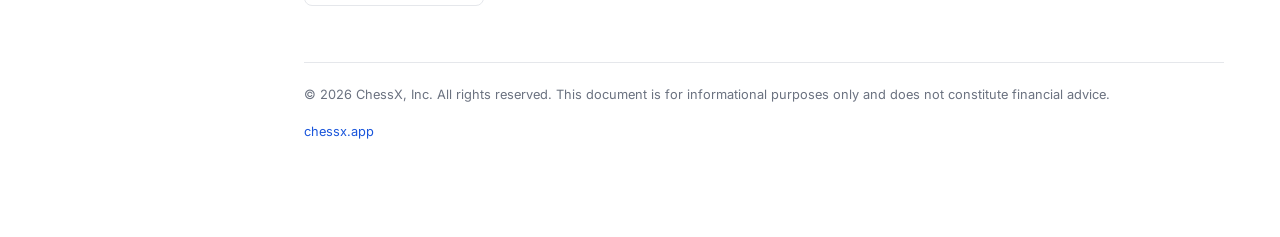
==== commit 1a72b4ba: "Change 'not wins' to 'not just wins' in Core Loop intro Co-Authored-By: Claude Sonnet 4.6 <noreply@a" ====
--- a/index.html
+++ b/index.html
@@ -114,7 +114,7 @@
       <p class="section-label">CHESSX LITEPAPER</p>
       <h1>Core Loop</h1>
 
-      <p>Play chess → earn <strong>Gems</strong> instantly for every meaningful action and engagement – not wins.</p>
+      <p>Play chess → earn <strong>Gems</strong> instantly for every meaningful action and engagement – not just wins.</p>
 
       <h2>Play &amp; Earn Gems (example)</h2>
 
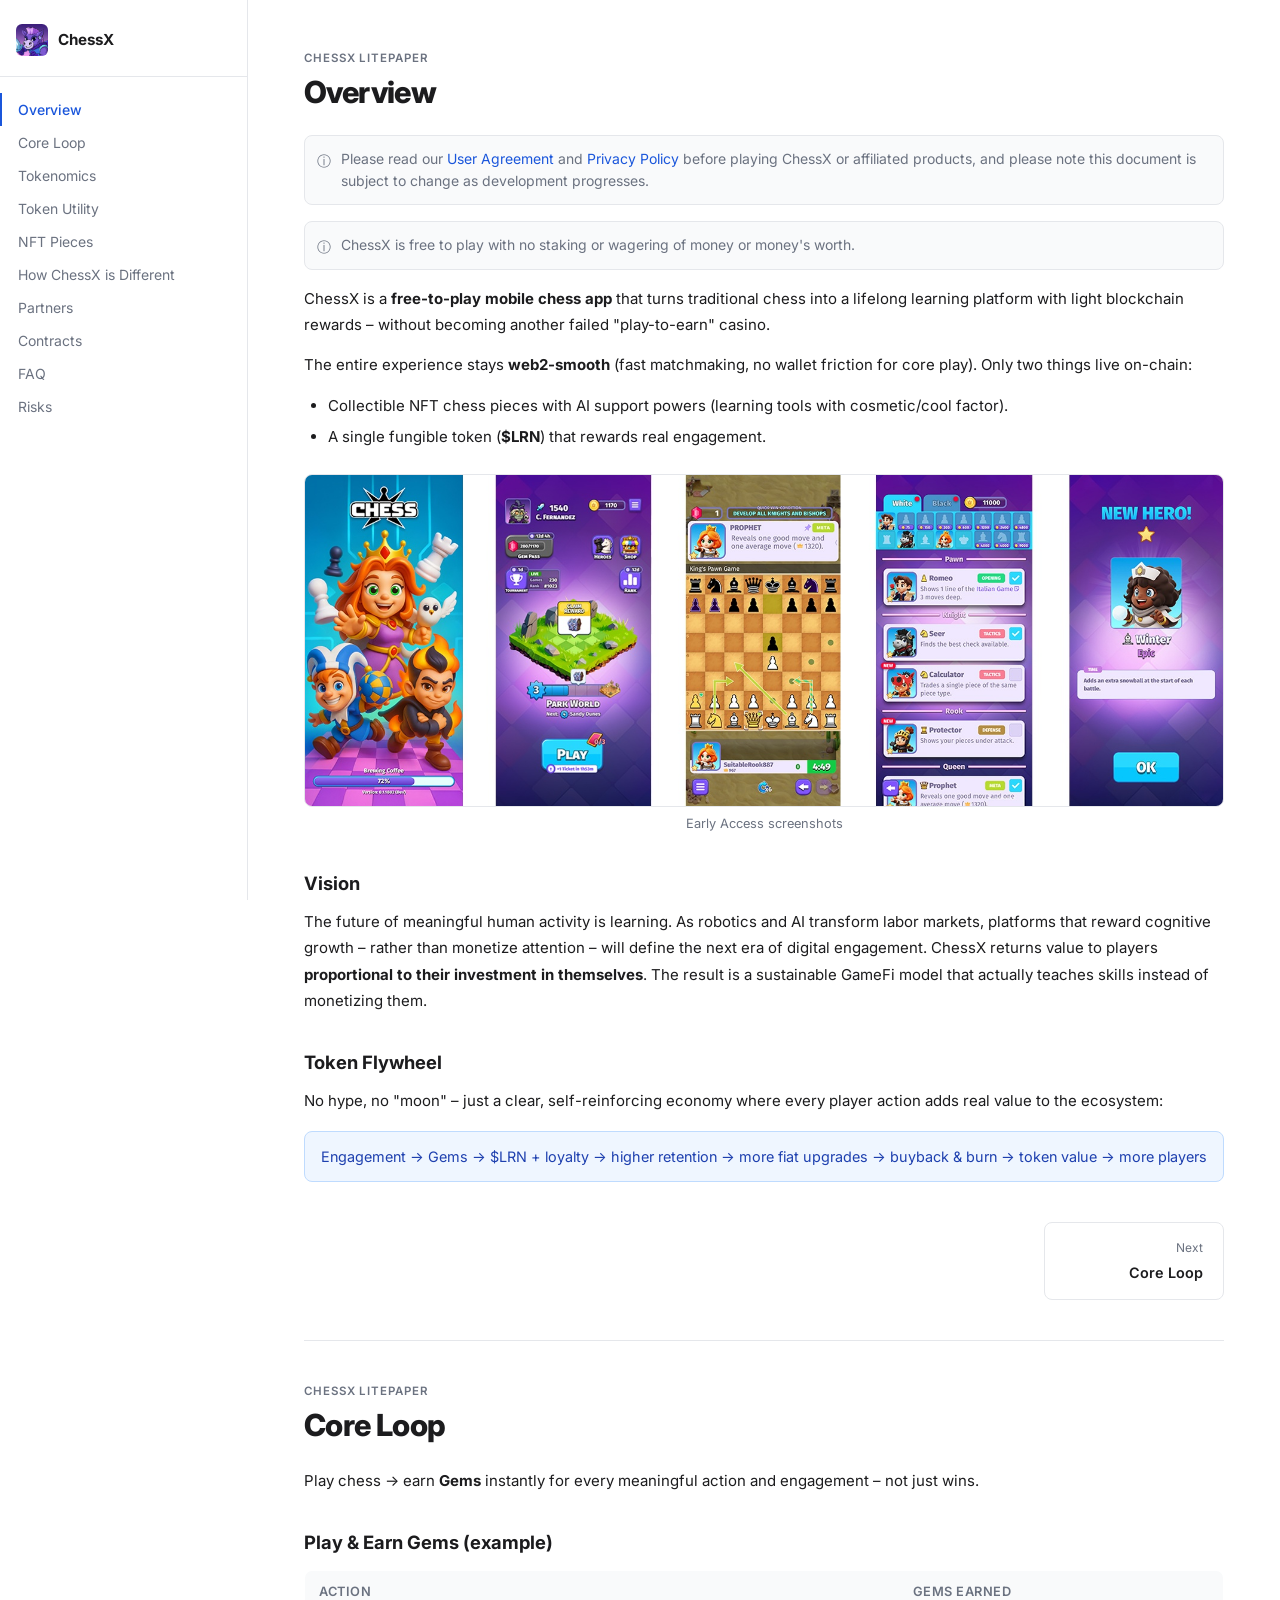
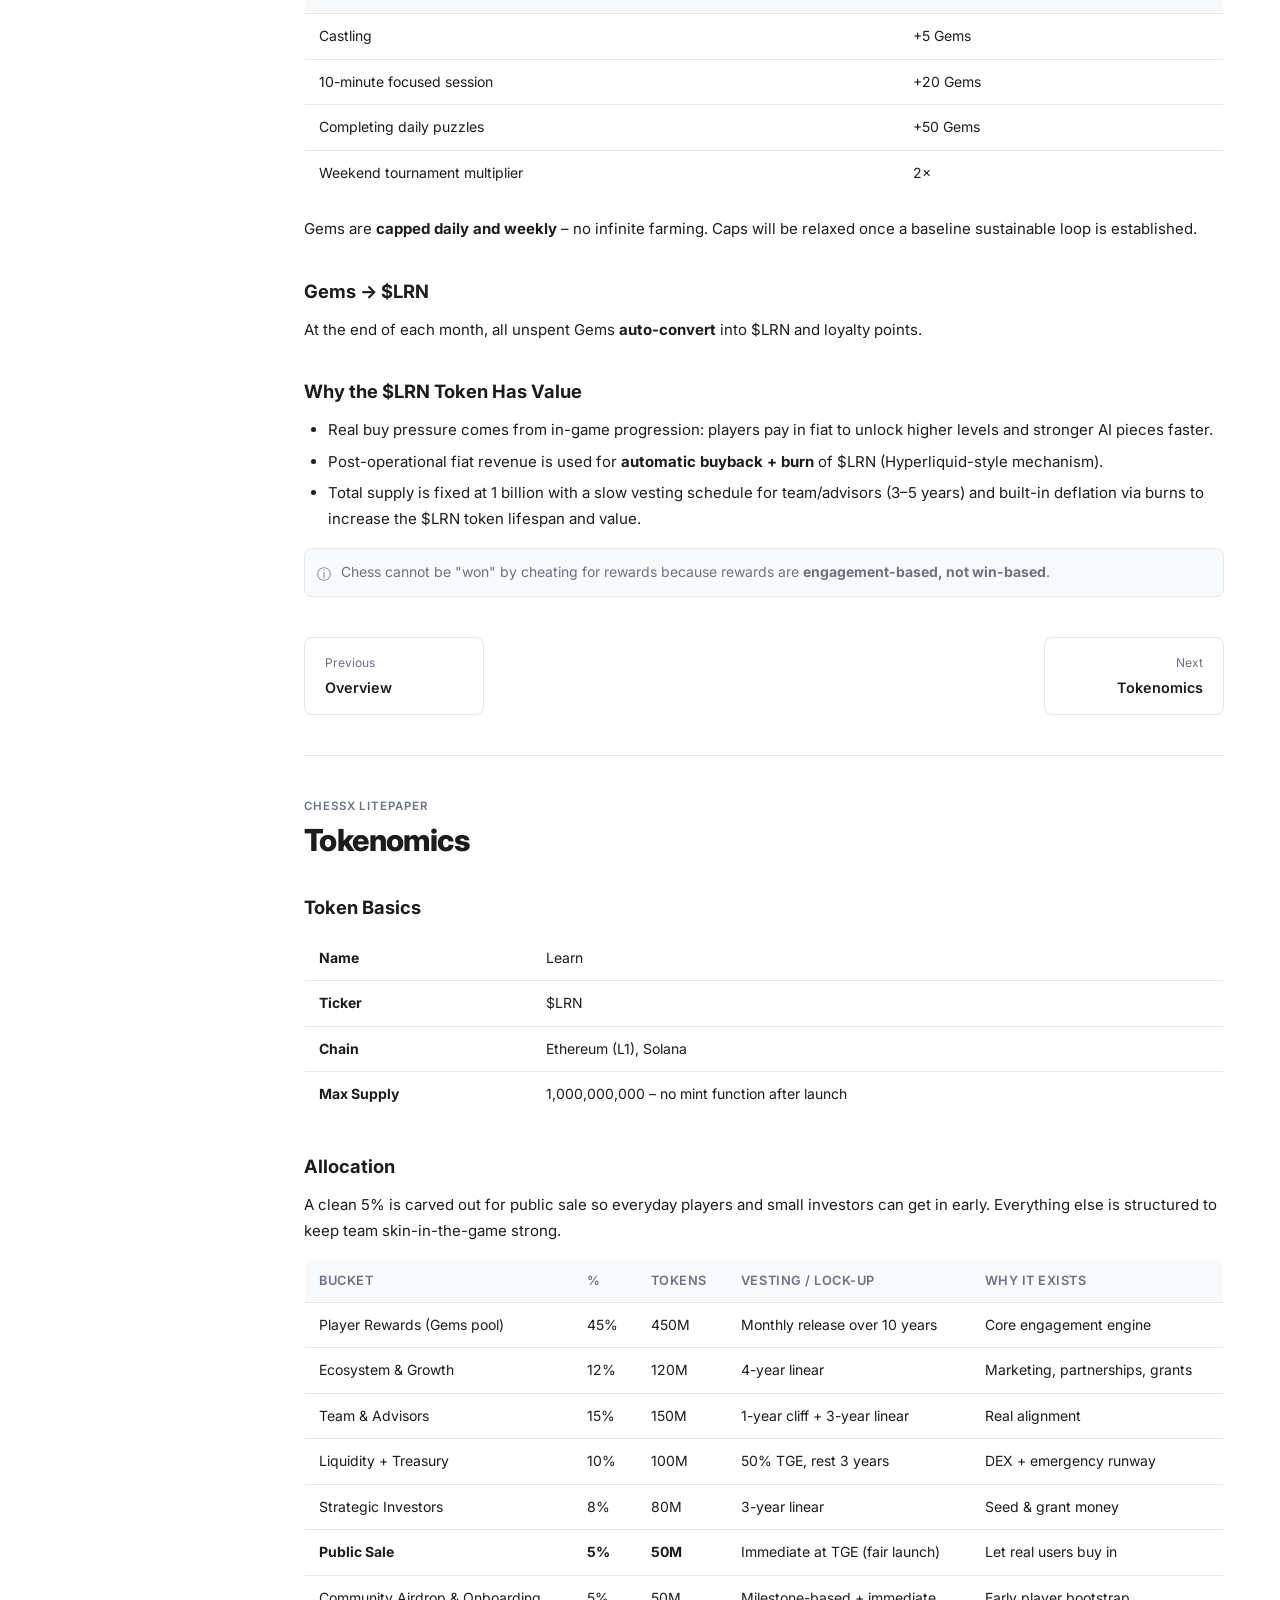
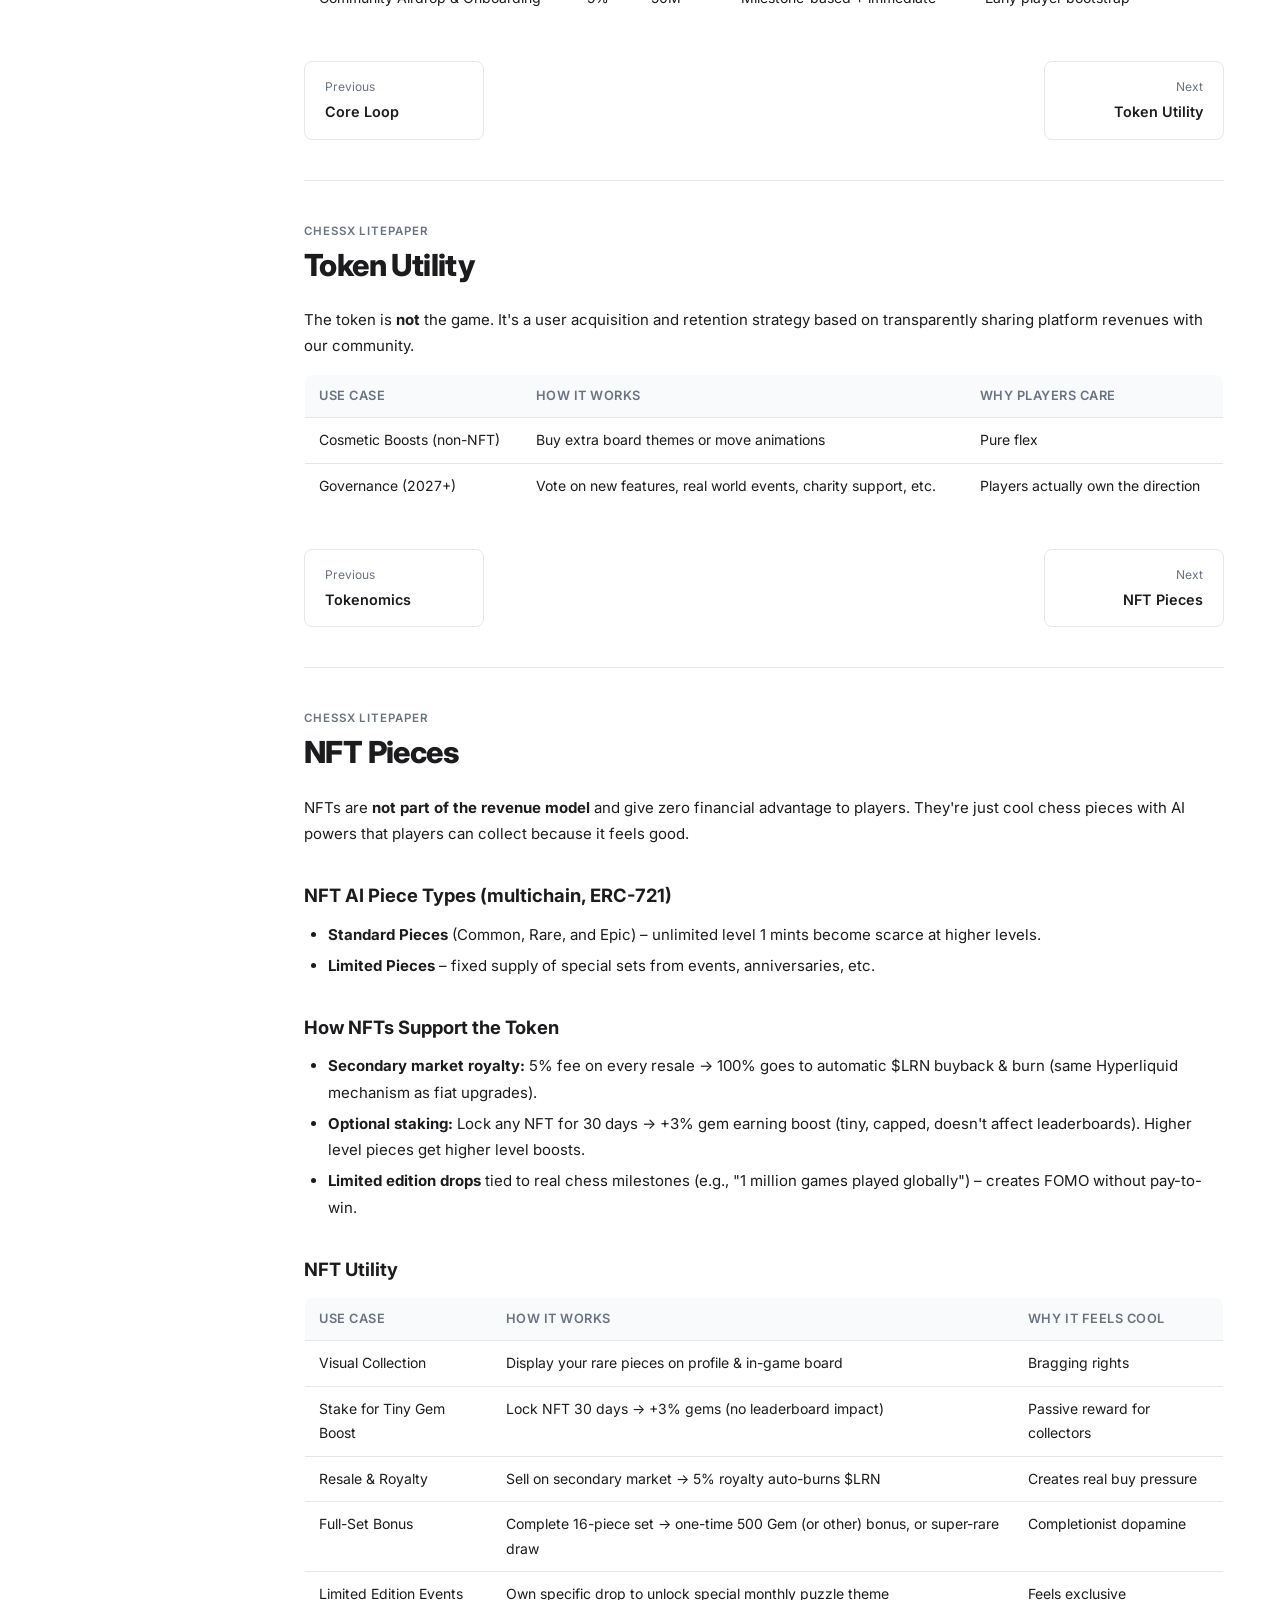
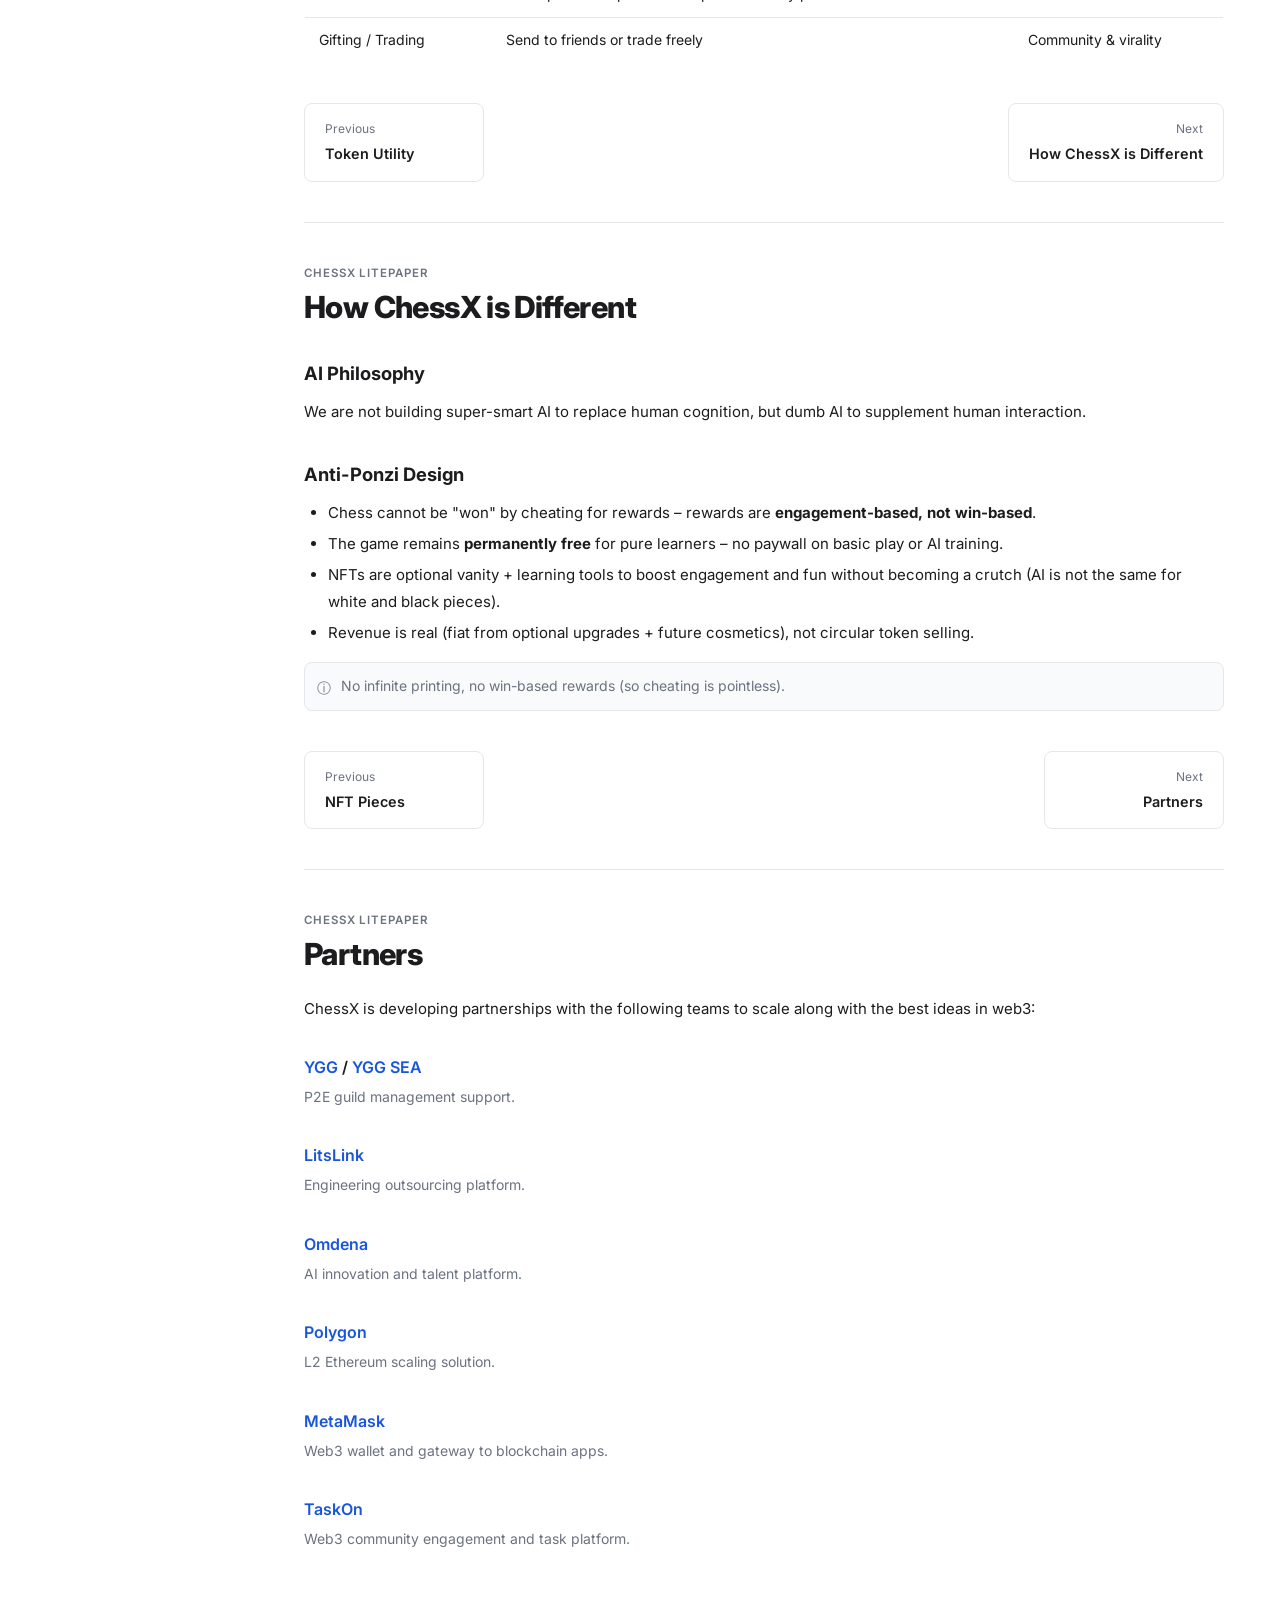
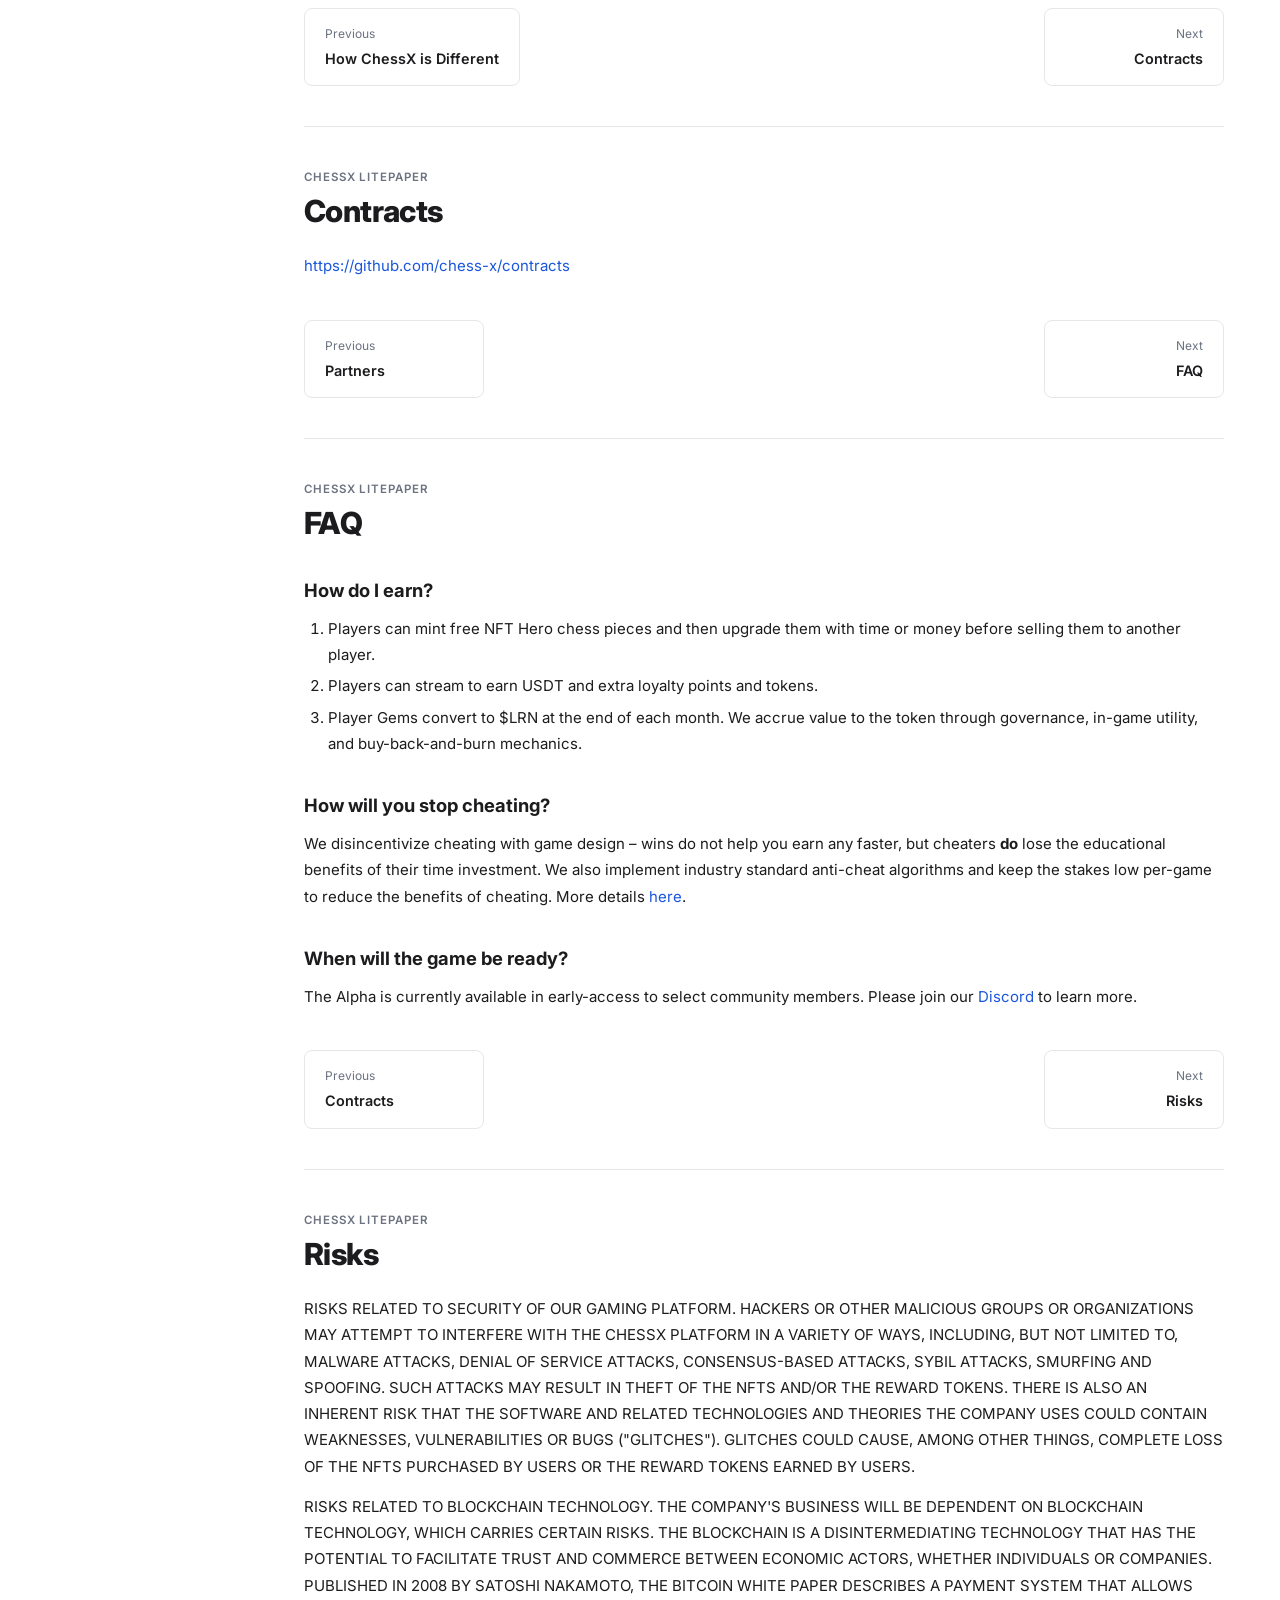
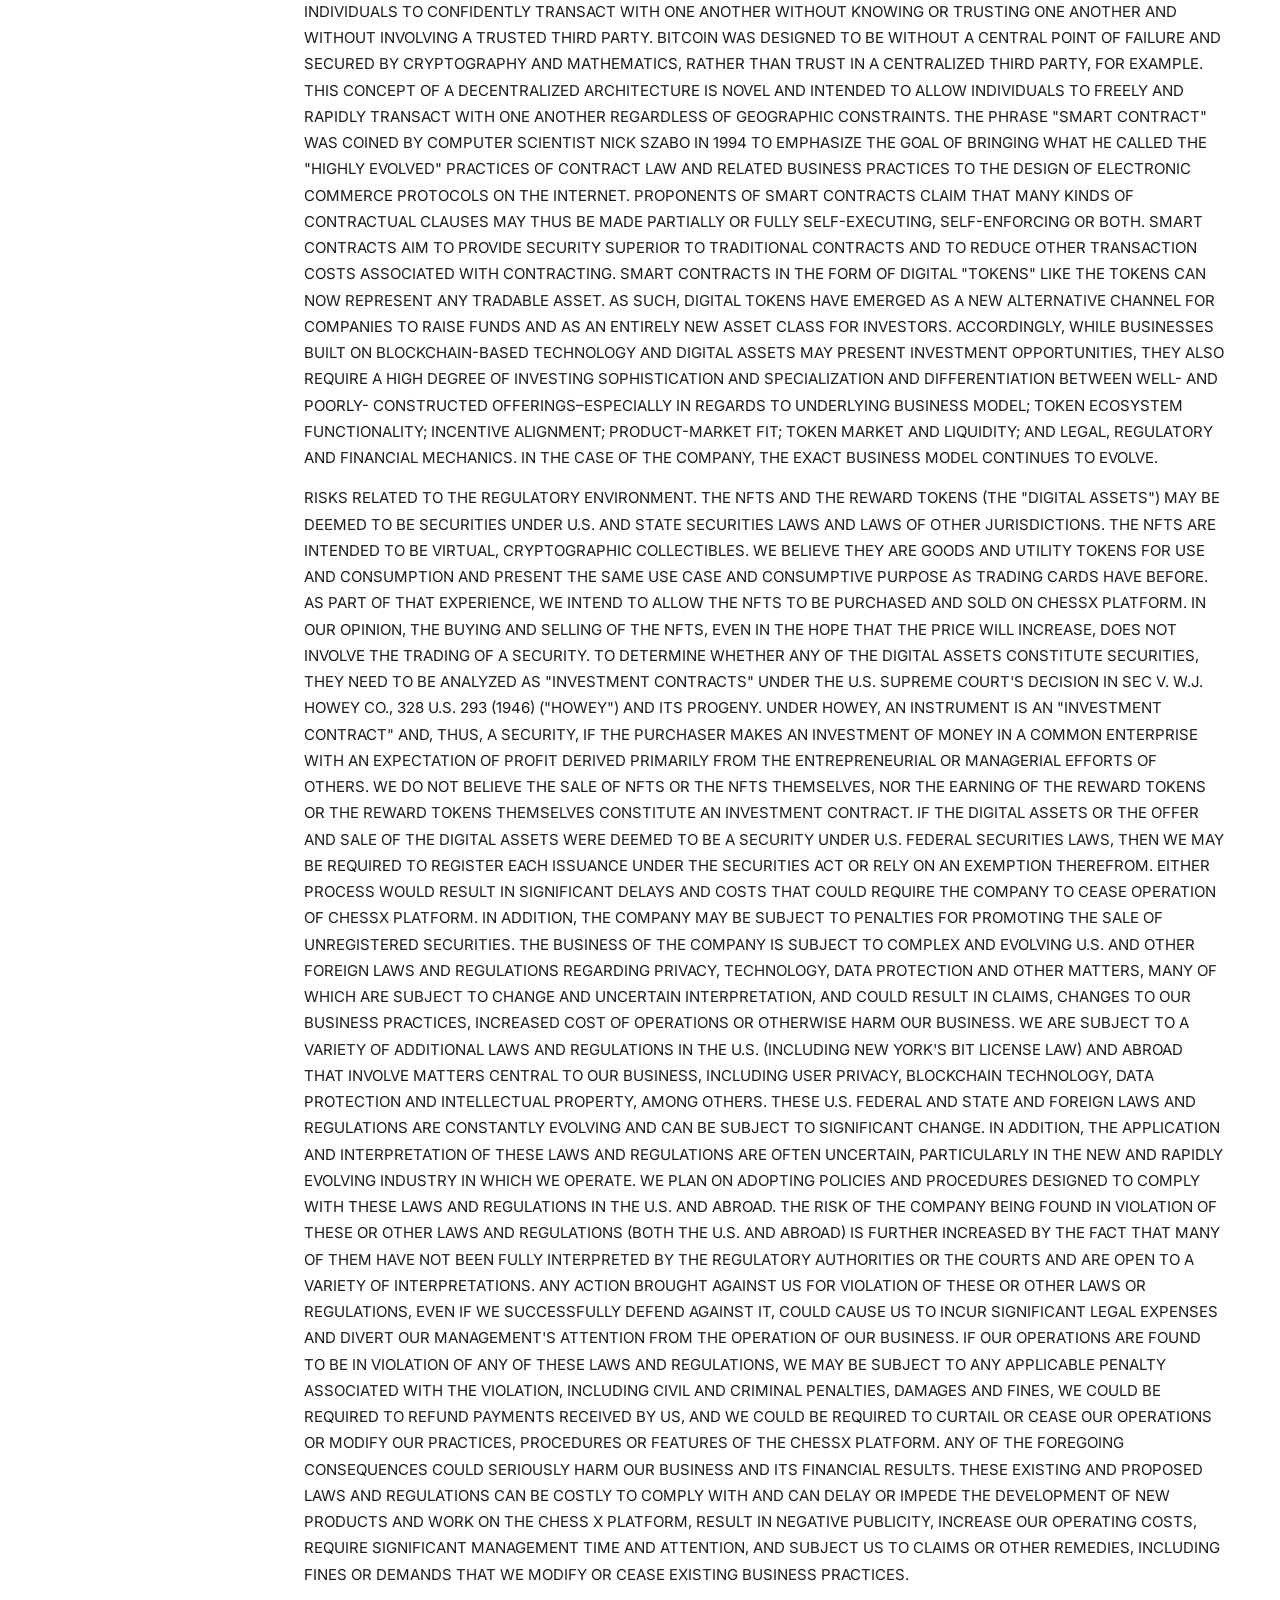
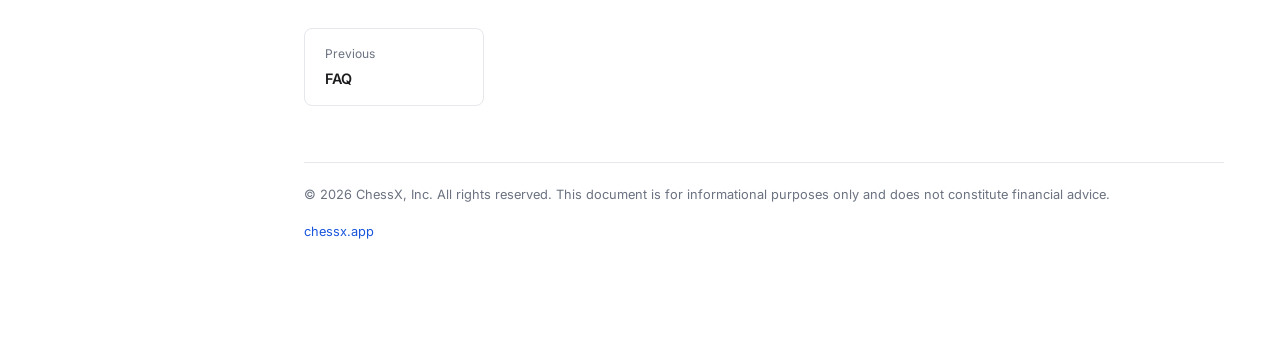
==== commit 7c46942c: "Add AI Philosophy section and .gitignore Add "AI Philosophy" blurb above Anti-Ponzi Design in differ" ====
--- a/index.html
+++ b/index.html
@@ -292,6 +292,9 @@
       <p class="section-label">CHESSX LITEPAPER</p>
       <h1>How ChessX is Different</h1>
 
+      <h2>AI Philosophy</h2>
+      <p>We are not building super-smart AI to replace human cognition, but dumb AI to supplement human interaction.</p>
+
       <h2>Anti-Ponzi Design</h2>
       <ul>
         <li>Chess cannot be "won" by cheating for rewards – rewards are <strong>engagement-based, not win-based</strong>.</li>
